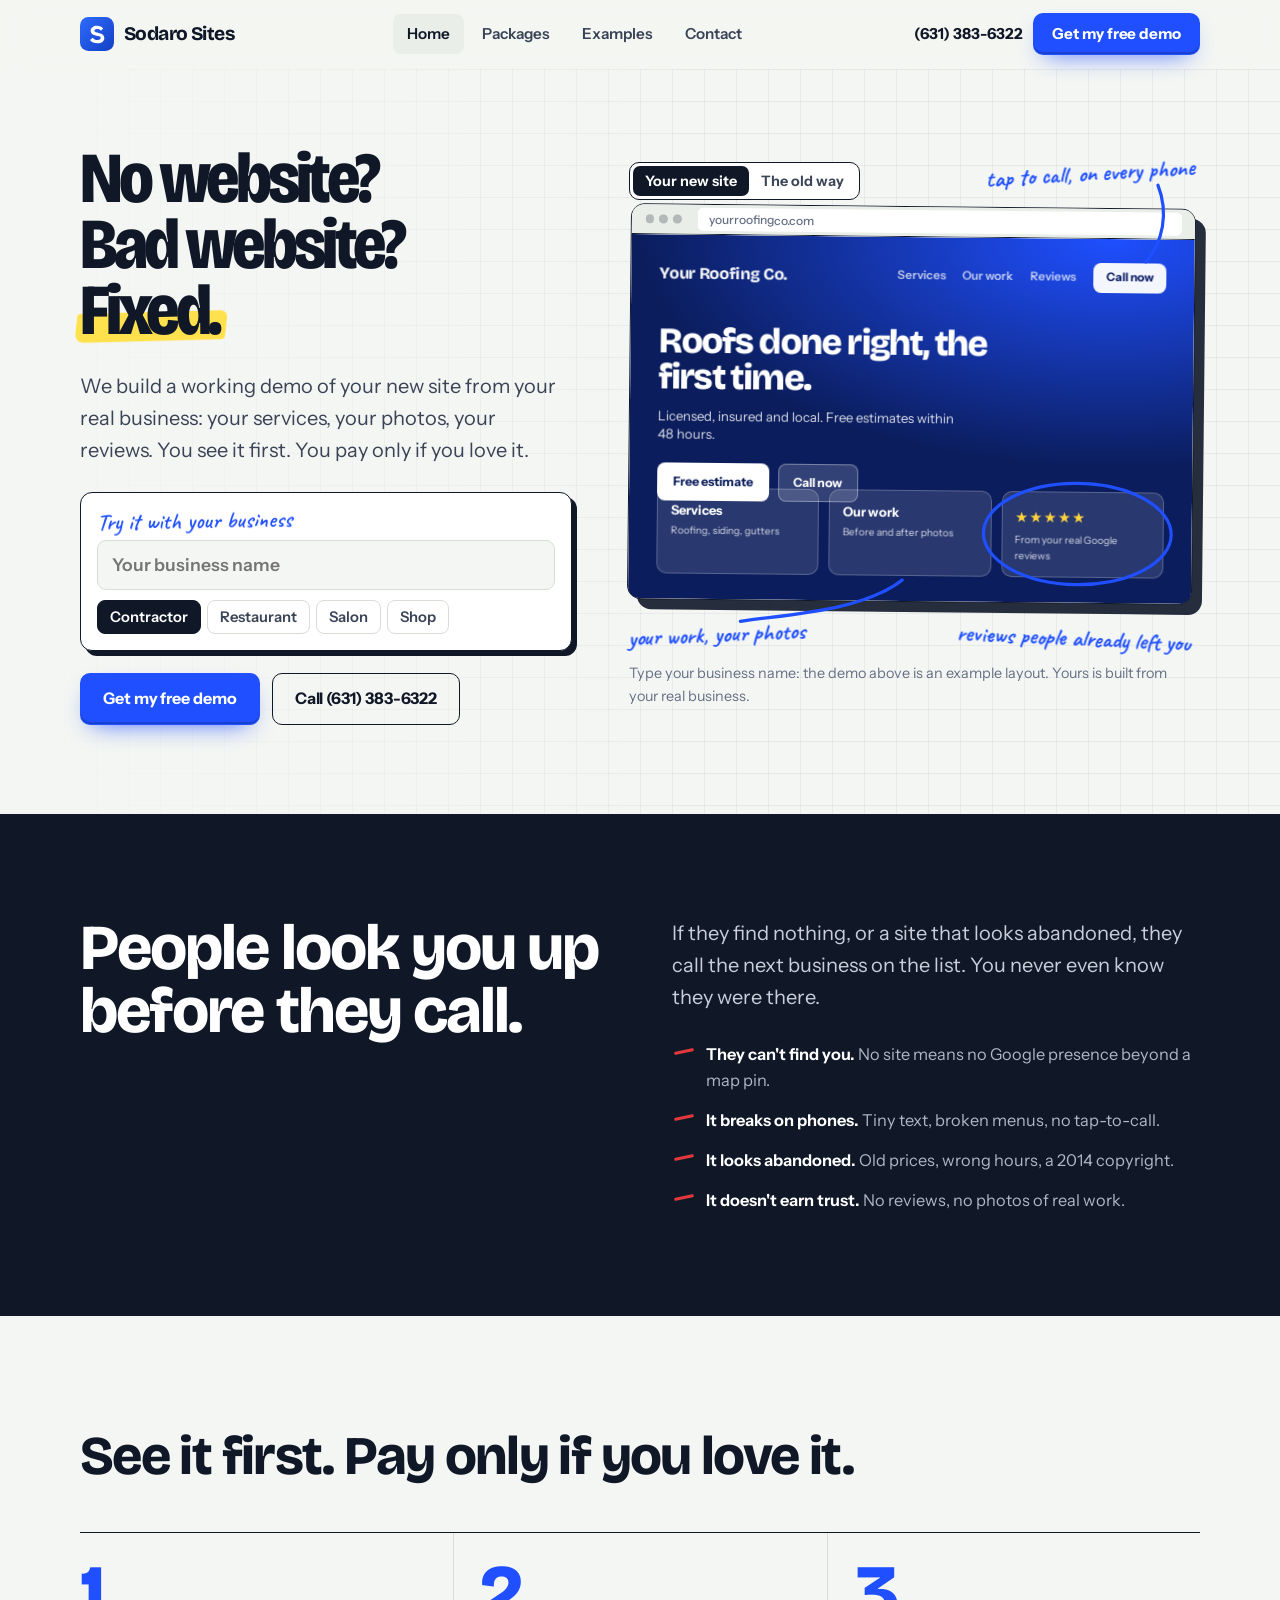
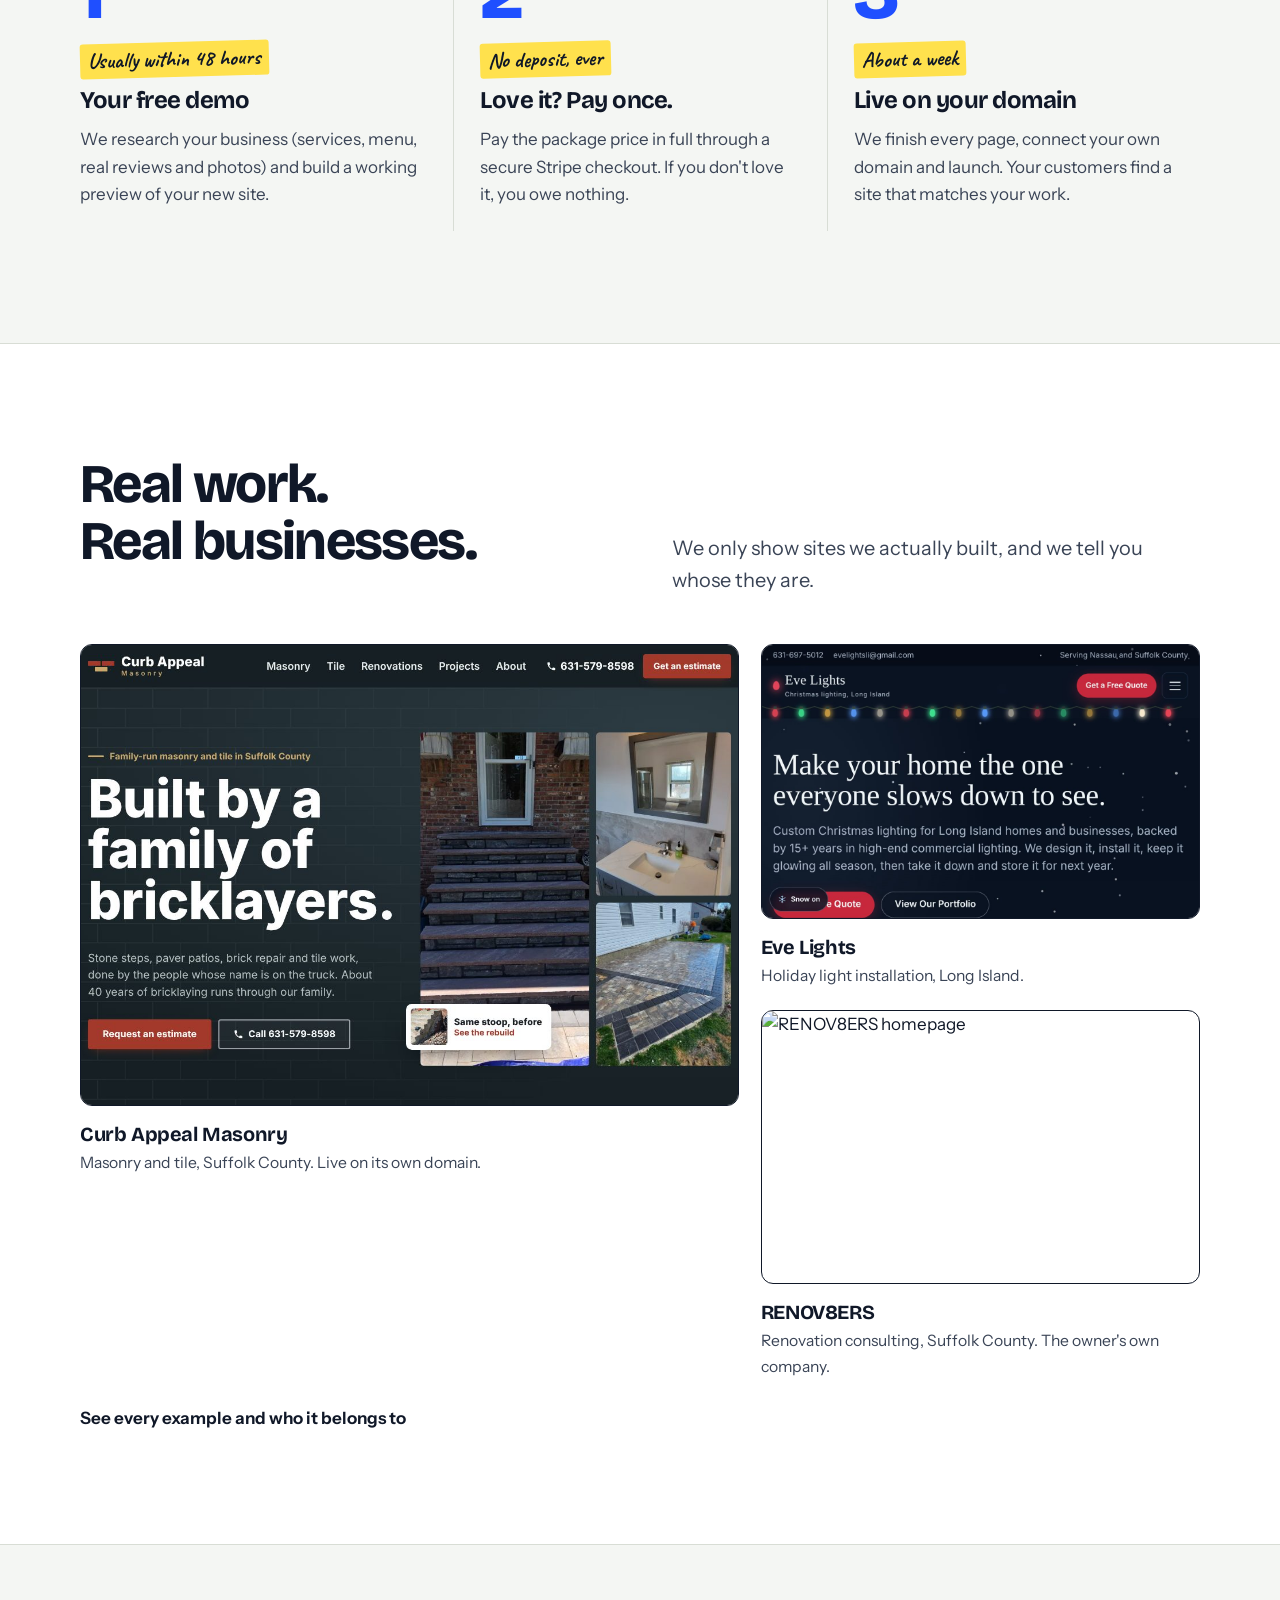
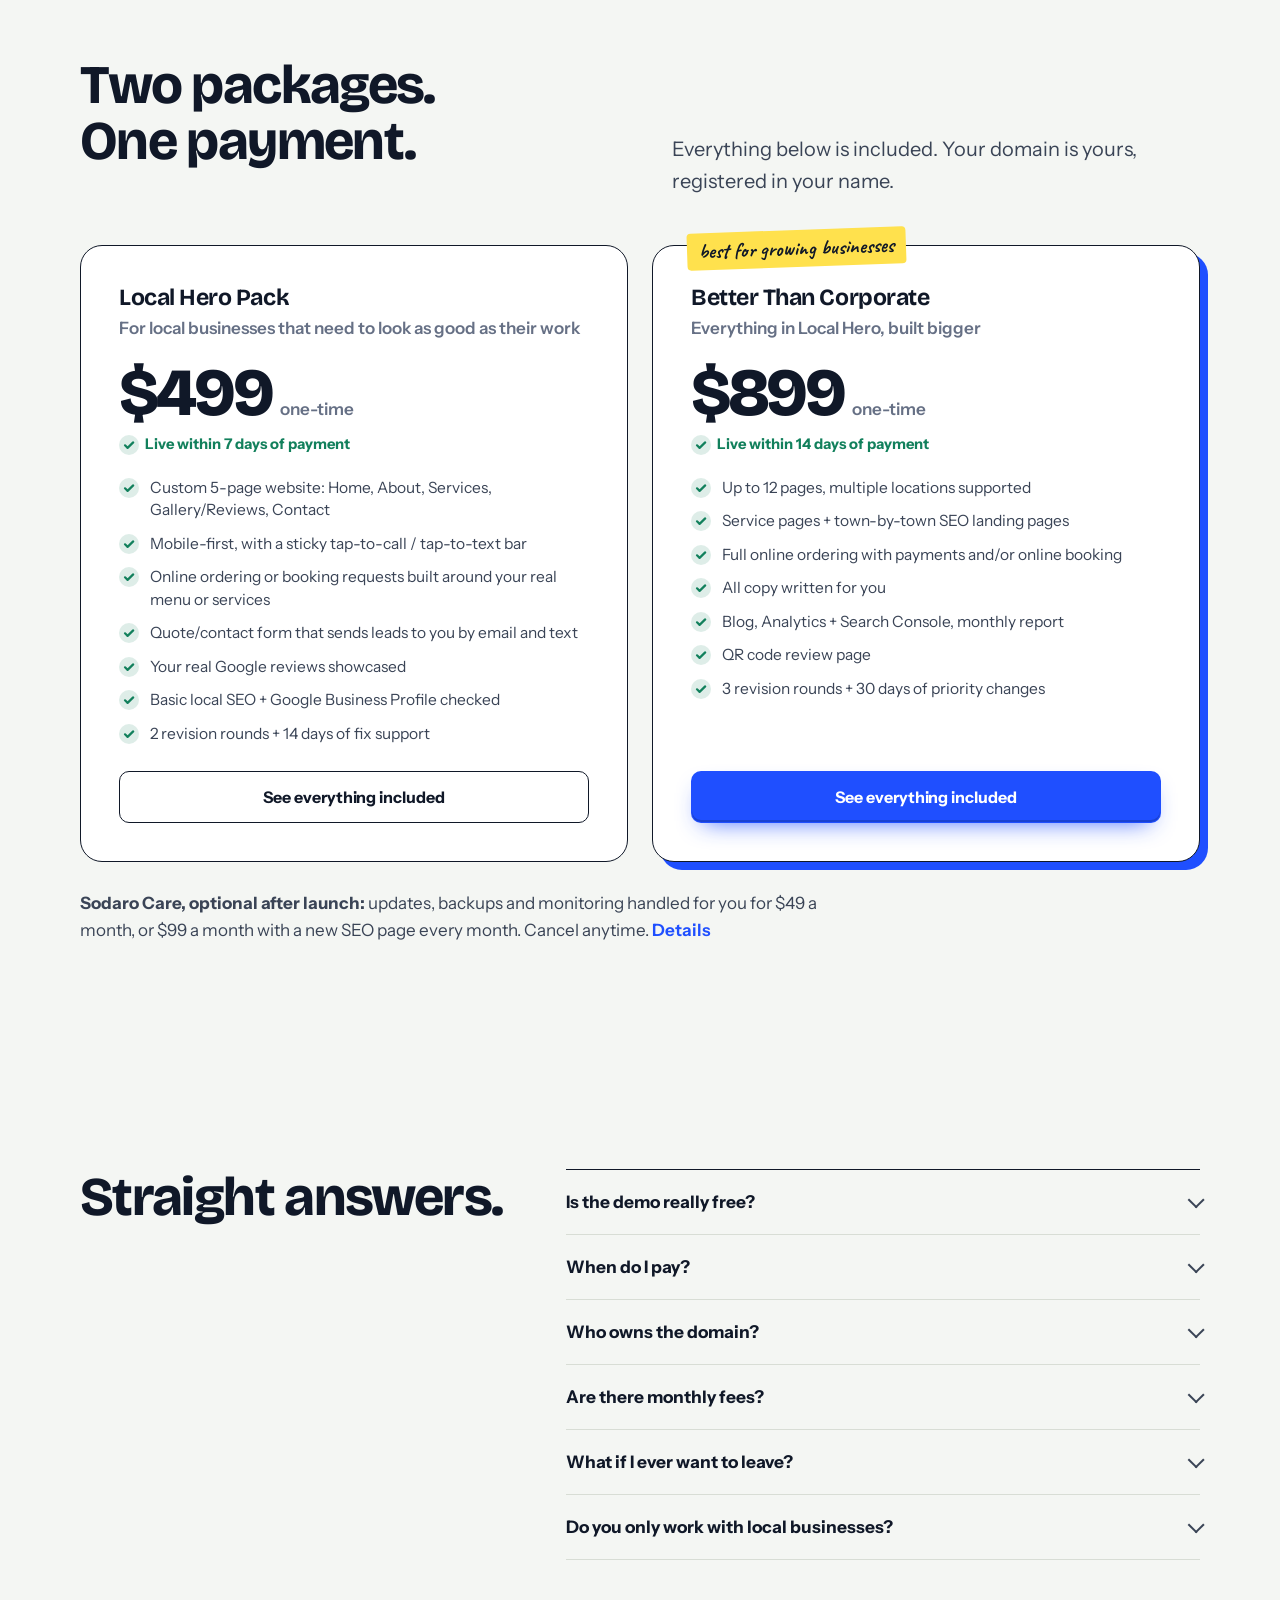
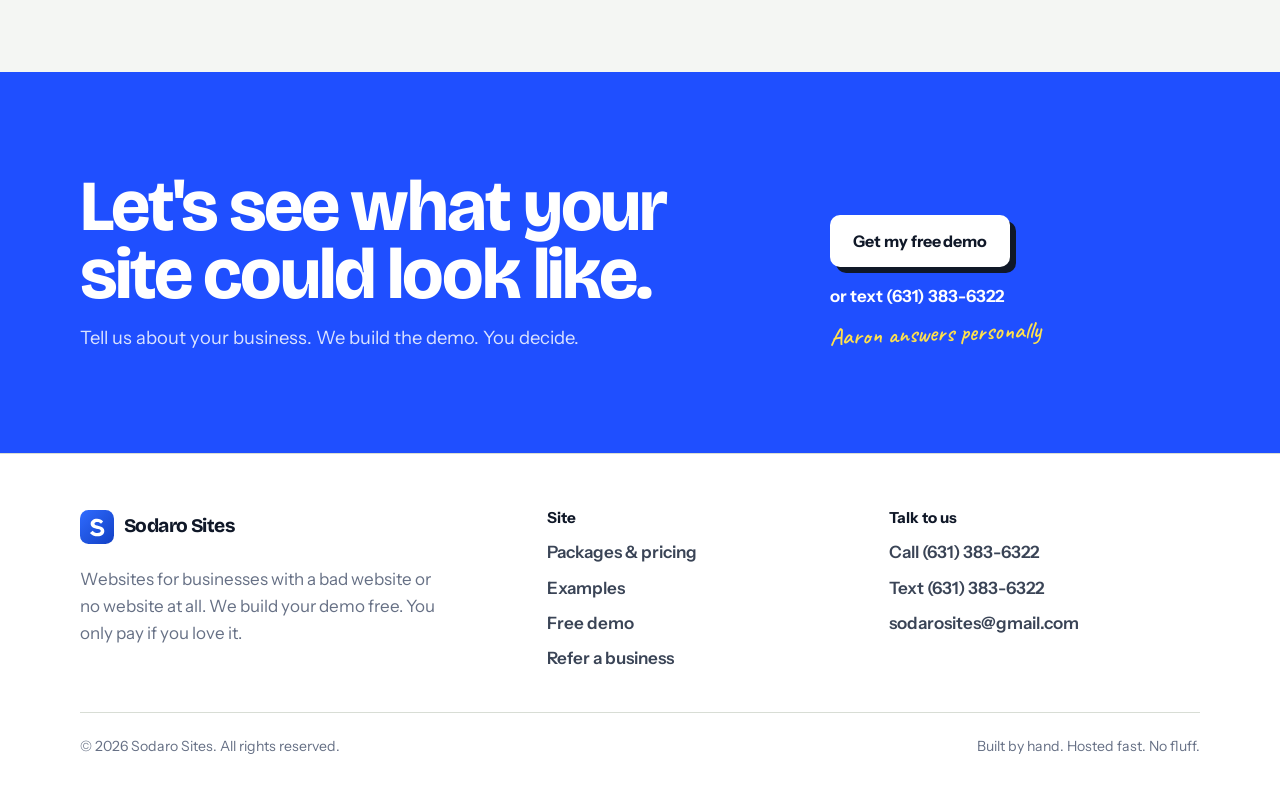
==== index.html @ d67f813b "The Sodaro Sites website at its own address" ====
<!doctype html>
<html lang="en" class="no-js">
<head>
<meta charset="utf-8">
<meta name="viewport" content="width=device-width, initial-scale=1, viewport-fit=cover">
<title>Sodaro Sites — No website? Bad website? Fixed.</title>
<meta name="description" content="We build you a free demo of your new website. You only pay if you love it. Custom sites for any business, live on your own domain in about a week.">
<meta name="robots" content="index, follow">
<link rel="canonical" href="https://sodaro-sites.github.io/sodarosites/">
<meta name="theme-color" content="#f4f6f3">
<meta name="author" content="Sodaro Sites">
<meta property="og:type" content="website">
<meta property="og:site_name" content="Sodaro Sites">
<meta property="og:title" content="Sodaro Sites — No website? Bad website? Fixed.">
<meta property="og:description" content="We build you a free demo of your new website. You only pay if you love it. Custom sites for any business, live on your own domain in about a week.">
<meta property="og:url" content="https://sodaro-sites.github.io/sodarosites/">
<meta property="og:image" content="https://sodaro-sites.github.io/sodarosites/assets/img/og.png">
<meta property="og:image:width" content="1200">
<meta property="og:image:height" content="630">
<meta property="og:image:alt" content="Sodaro Sites — No website? Bad website? Fixed.">
<meta name="twitter:card" content="summary_large_image">
<meta name="twitter:title" content="Sodaro Sites — No website? Bad website? Fixed.">
<meta name="twitter:description" content="We build you a free demo of your new website. You only pay if you love it. Custom sites for any business, live on your own domain in about a week.">
<meta name="twitter:image" content="https://sodaro-sites.github.io/sodarosites/assets/img/og.png">
<link rel="icon" href="favicon.svg" type="image/svg+xml">
<link rel="apple-touch-icon" href="assets/img/apple-touch-icon.png">
<link rel="preconnect" href="https://fonts.googleapis.com">
<link rel="preconnect" href="https://fonts.gstatic.com" crossorigin>
<link rel="stylesheet" href="https://fonts.googleapis.com/css2?family=Bricolage+Grotesque:opsz,wght@12..96,500..800&family=Caveat:wght@500..700&family=Instrument+Sans:ital,wght@0,400..700;1,400&display=swap">
<link rel="stylesheet" href="assets/css/site.css">
<link rel="stylesheet" href="assets/css/markup.css">
</head>
<body>
<a class="skip" href="#main">Skip to content</a>
<header class="site-header">
  <div class="wrap nav">
    <a class="brand" href="index.html" aria-label="Sodaro Sites home"><svg class="brand-mark" viewBox="0 0 64 64" aria-hidden="true"><defs><linearGradient id="bm" x1="0" y1="0" x2="1" y2="1"><stop offset="0" stop-color="#2f6bff"/><stop offset="1" stop-color="#1240c4"/></linearGradient></defs><rect width="64" height="64" rx="16" fill="url(#bm)"/><path d="M43.5 21.5c-2.6-3.1-6.6-4.9-11.4-4.9-7.1 0-12 3.9-12 9.5 0 5.4 4 7.6 10.6 9.1l3.1.7c3.8.9 5.2 1.9 5.2 3.8 0 2.2-2.4 3.7-6 3.7-3.9 0-7-1.6-9-4.4l-5.2 4.4c3 4 8.1 6.2 14 6.2 7.9 0 13-4 13-10.1 0-5.4-3.6-8-10.6-9.5l-3.1-.7c-3.5-.8-4.9-1.7-4.9-3.4 0-2 2.1-3.3 5.2-3.3 3 0 5.4 1.1 7.1 3.1l4-4.2z" fill="#fff"/></svg><span>Sodaro Sites</span></a>
    <nav aria-label="Main"><ul class="nav-links"><li><a href="index.html" aria-current="page">Home</a></li><li><a href="packages.html">Packages</a></li><li><a href="examples.html">Examples</a></li><li><a href="contact.html">Contact</a></li></ul></nav>
    <div class="nav-cta">
      <a class="nav-phone" href="tel:+16313836322">(631) 383-6322</a>
      <a class="btn btn-primary" href="contact.html#demo">Get my free demo</a>
      <button class="menu-btn" type="button" aria-label="Open menu" aria-expanded="false" aria-controls="mobile-menu"><span></span></button>
    </div>
  </div>
  <div class="mobile-menu" id="mobile-menu">
    <a href="index.html">Home</a><a href="packages.html">Packages</a><a href="examples.html">Examples</a><a href="contact.html">Contact</a>
    <a href="tel:+16313836322">Call (631) 383-6322</a>
    <a class="btn btn-primary btn-block" href="contact.html#demo">Get my free demo</a>
  </div>
</header>
<main id="main">

<section class="mk-hero">
  <div class="wrap mk-hero-grid">
    <div class="mk-copy">
      <h1>No website?<br>Bad website?<br><span class="mk-fixed">Fixed.</span></h1>
      <p class="lede">We build a working demo of your new site from your real business: your services, your photos, your reviews. You see it first. You pay only if you love it.</p>
      <form class="mk-try" id="mkTry" autocomplete="off" onsubmit="return false">
        <label for="mkName">Try it with your business</label>
        <div class="mk-try-row">
          <input id="mkName" name="name" maxlength="32" placeholder="Your business name" spellcheck="false">
          <div class="mk-trades" role="group" aria-label="Type of business">
            <button type="button" data-trade="contractor" aria-pressed="true">Contractor</button>
            <button type="button" data-trade="restaurant" aria-pressed="false">Restaurant</button>
            <button type="button" data-trade="salon" aria-pressed="false">Salon</button>
            <button type="button" data-trade="shop" aria-pressed="false">Shop</button>
          </div>
        </div>
      </form>
      <div class="btn-row">
        <a class="btn btn-primary" id="mkCta" href="contact.html#demo">Get my free demo</a>
        <a class="btn btn-ghost" href="tel:+16313836322">Call (631) 383-6322</a>
      </div>
    </div>

    <figure class="mk-stage" id="mkStage" data-view="new">
      <div class="mk-switch" role="group" aria-label="Compare">
        <button type="button" data-view="new" aria-pressed="true">Your new site</button>
        <button type="button" data-view="old" aria-pressed="false">The old way</button>
      </div>
      <div class="mk-frame">
        <div class="mk-bar"><i></i><i></i><i></i><b id="mkUrl">yourroofingco.com</b></div>
        <div class="mk-screen">
          <div class="mk-new" style="--t1:#1f4fff;--t2:#0b1d5c">
            <div class="mk-nav b1"><b data-f="name">Your Roofing Co.</b><span>Services</span><span>Our work</span><span>Reviews</span><em class="mk-call">Call now</em></div>
            <div class="mk-headline b2" data-f="h">Roofs done right, the first time.</div>
            <p class="mk-sub b3" data-f="p">Licensed, insured and local. Free estimates within 48 hours.</p>
            <div class="mk-ctas b3"><b data-f="a">Free estimate</b><b data-f="b">Call now</b></div>
            <div class="mk-cards b4">
              <div><b data-f="c1">Services</b><small data-f="d1">Roofing, siding, gutters</small></div>
              <div><b data-f="c2">Our work</b><small data-f="d2">Before and after photos</small></div>
              <div class="mk-review"><span>★★★★★</span><small>From your real Google reviews</small></div>
            </div>
          </div>
          <div class="mk-old" aria-hidden="true">
            <div class="o-title">Welcome To Our Website!!!</div>
            <div class="o-marq"><span>*** CALL FOR PRICES *** BEST VIEWED IN INTERNET EXPLORER *** UNDER CONSTRUCTION ***</span></div>
            <p class="o-p">We are a family owned business serving the area since 1998. Please call for hours.</p>
            <p class="o-date">Page last updated: March 2014</p>
            <span class="o-btn">Click Here To Enter</span>
          </div>
        </div>
        <svg class="mk-ink" viewBox="0 0 600 420" preserveAspectRatio="none" aria-hidden="true">
          <g class="ink-new">
            <path d="M560 -26 C 572 4, 566 34, 548 56" />
            <path d="M120 444 C 170 436, 250 432, 292 398" />
            <ellipse cx="478" cy="347" rx="100" ry="54" />
          </g>
          <g class="ink-old">
            <path d="M140 98 C 220 92, 320 102, 462 94" />
            <ellipse cx="119" cy="215" rx="104" ry="24" />
            <path d="M24 238 L 162 274 M 162 238 L 24 274" />
          </g>
        </svg>
        <span class="mk-note n-new n1">tap to call, on every phone</span>
        <span class="mk-note n-new n2">your work, your photos</span>
        <span class="mk-note n-new n3">reviews people already left you</span>
        <span class="mk-note n-old n4">no phone number anywhere?</span>
        <span class="mk-note n-old n5">customers see this date</span>
        <span class="mk-note n-old n6">tiny and broken on a phone</span>
      </div>
      <figcaption>Type your business name: the demo above is an example layout. Yours is built from your real business.</figcaption>
    </figure>
  </div>
</section>

<section class="mk-promise">
  <div class="wrap mk-promise-grid">
    <h2>People look you up before they call.</h2>
    <div>
      <p class="lede">If they find nothing, or a site that looks abandoned, they call the next business on the list. You never even know they were there.</p>
      <ul class="mk-losses">
        <li><b>They can't find you.</b> No site means no Google presence beyond a map pin.</li>
        <li><b>It breaks on phones.</b> Tiny text, broken menus, no tap-to-call.</li>
        <li><b>It looks abandoned.</b> Old prices, wrong hours, a 2014 copyright.</li>
        <li><b>It doesn't earn trust.</b> No reviews, no photos of real work.</li>
      </ul>
    </div>
  </div>
</section>

<section class="section mk-how" id="how">
  <div class="wrap">
    <h2>See it first. Pay only if you love it.</h2>
    <ol class="mk-steps">
      <li><span class="mk-when">Usually within 48 hours</span><h3>Your free demo</h3><p>We research your business (services, menu, real reviews and photos) and build a working preview of your new site.</p></li>
      <li><span class="mk-when">No deposit, ever</span><h3>Love it? Pay once.</h3><p>Pay the package price in full through a secure Stripe checkout. If you don't love it, you owe nothing.</p></li>
      <li><span class="mk-when">About a week</span><h3>Live on your domain</h3><p>We finish every page, connect your own domain and launch. Your customers find a site that matches your work.</p></li>
    </ol>
  </div>
</section>

<section class="section mk-work" id="examples">
  <div class="wrap">
    <div class="mk-work-head">
      <h2>Real work. Real businesses.</h2>
      <p class="lede">We only show sites we actually built, and we tell you whose they are.</p>
    </div>
    <div class="mk-work-grid">
      <a class="mk-shot big" href="https://curbappealmasonryli.com" target="_blank" rel="noopener">
        <img src="assets/img/curbappeal.jpg" width="1280" height="800" loading="lazy" alt="Curb Appeal Masonry homepage">
        <span><b>Curb Appeal Masonry</b> Masonry and tile, Suffolk County. Live on its own domain.</span>
      </a>
      <a class="mk-shot" href="https://evelightsli.github.io" target="_blank" rel="noopener">
        <img src="assets/img/evelights.jpg" width="1280" height="800" loading="lazy" alt="Eve Lights homepage">
        <span><b>Eve Lights</b> Holiday light installation, Long Island.</span>
      </a>
      <a class="mk-shot" href="https://renov8ers.github.io" target="_blank" rel="noopener">
        <img src="assets/img/renov8ers.jpg" width="1280" height="800" loading="lazy" alt="RENOV8ERS homepage">
        <span><b>RENOV8ERS</b> Renovation consulting, Suffolk County. The owner's own company.</span>
      </a>
    </div>
    <p class="mk-more"><a href="examples.html">See every example and who it belongs to</a></p>
  </div>
</section>

<section class="section mk-packages" id="packages">
  <div class="wrap">
    <div class="mk-work-head">
      <h2>Two packages. One payment.</h2>
      <p class="lede">Everything below is included. Your domain is yours, registered in your name.</p>
    </div>
    <div class="pricing">
      <article class="plan">
        <h3>Local Hero Pack</h3>
        <p class="for">For local businesses that need to look as good as their work</p>
        <div class="price"><strong>$499</strong><span>one-time</span></div>
        <div class="speed"><svg class="tick" viewBox="0 0 20 20" fill="none" aria-hidden="true"><circle cx="10" cy="10" r="10" fill="currentColor" opacity=".14"/><path d="M6 10.3l2.6 2.6L14.2 7.4" stroke="currentColor" stroke-width="2.2" stroke-linecap="round" stroke-linejoin="round"/></svg> Live within 7 days of payment</div>
        <ul class="checklist">
          <li><svg class="tick" viewBox="0 0 20 20" fill="none" aria-hidden="true"><circle cx="10" cy="10" r="10" fill="currentColor" opacity=".14"/><path d="M6 10.3l2.6 2.6L14.2 7.4" stroke="currentColor" stroke-width="2.2" stroke-linecap="round" stroke-linejoin="round"/></svg><span>Custom 5-page website: Home, About, Services, Gallery/Reviews, Contact</span></li>
          <li><svg class="tick" viewBox="0 0 20 20" fill="none" aria-hidden="true"><circle cx="10" cy="10" r="10" fill="currentColor" opacity=".14"/><path d="M6 10.3l2.6 2.6L14.2 7.4" stroke="currentColor" stroke-width="2.2" stroke-linecap="round" stroke-linejoin="round"/></svg><span>Mobile-first, with a sticky tap-to-call / tap-to-text bar</span></li>
          <li><svg class="tick" viewBox="0 0 20 20" fill="none" aria-hidden="true"><circle cx="10" cy="10" r="10" fill="currentColor" opacity=".14"/><path d="M6 10.3l2.6 2.6L14.2 7.4" stroke="currentColor" stroke-width="2.2" stroke-linecap="round" stroke-linejoin="round"/></svg><span>Online ordering or booking requests built around your real menu or services</span></li>
          <li><svg class="tick" viewBox="0 0 20 20" fill="none" aria-hidden="true"><circle cx="10" cy="10" r="10" fill="currentColor" opacity=".14"/><path d="M6 10.3l2.6 2.6L14.2 7.4" stroke="currentColor" stroke-width="2.2" stroke-linecap="round" stroke-linejoin="round"/></svg><span>Quote/contact form that sends leads to you by email and text</span></li>
          <li><svg class="tick" viewBox="0 0 20 20" fill="none" aria-hidden="true"><circle cx="10" cy="10" r="10" fill="currentColor" opacity=".14"/><path d="M6 10.3l2.6 2.6L14.2 7.4" stroke="currentColor" stroke-width="2.2" stroke-linecap="round" stroke-linejoin="round"/></svg><span>Your real Google reviews showcased</span></li>
          <li><svg class="tick" viewBox="0 0 20 20" fill="none" aria-hidden="true"><circle cx="10" cy="10" r="10" fill="currentColor" opacity=".14"/><path d="M6 10.3l2.6 2.6L14.2 7.4" stroke="currentColor" stroke-width="2.2" stroke-linecap="round" stroke-linejoin="round"/></svg><span>Basic local SEO + Google Business Profile checked</span></li>
          <li><svg class="tick" viewBox="0 0 20 20" fill="none" aria-hidden="true"><circle cx="10" cy="10" r="10" fill="currentColor" opacity=".14"/><path d="M6 10.3l2.6 2.6L14.2 7.4" stroke="currentColor" stroke-width="2.2" stroke-linecap="round" stroke-linejoin="round"/></svg><span>2 revision rounds + 14 days of fix support</span></li>
        </ul>
        <div class="actions"><a class="btn btn-ghost btn-block" href="packages.html#local-hero">See everything included</a></div>
      </article>
      <article class="plan featured">
        <span class="badge">best for growing businesses</span>
        <h3>Better Than Corporate</h3>
        <p class="for">Everything in Local Hero, built bigger</p>
        <div class="price"><strong>$899</strong><span>one-time</span></div>
        <div class="speed"><svg class="tick" viewBox="0 0 20 20" fill="none" aria-hidden="true"><circle cx="10" cy="10" r="10" fill="currentColor" opacity=".14"/><path d="M6 10.3l2.6 2.6L14.2 7.4" stroke="currentColor" stroke-width="2.2" stroke-linecap="round" stroke-linejoin="round"/></svg> Live within 14 days of payment</div>
        <ul class="checklist">
          <li><svg class="tick" viewBox="0 0 20 20" fill="none" aria-hidden="true"><circle cx="10" cy="10" r="10" fill="currentColor" opacity=".14"/><path d="M6 10.3l2.6 2.6L14.2 7.4" stroke="currentColor" stroke-width="2.2" stroke-linecap="round" stroke-linejoin="round"/></svg><span>Up to 12 pages, multiple locations supported</span></li>
          <li><svg class="tick" viewBox="0 0 20 20" fill="none" aria-hidden="true"><circle cx="10" cy="10" r="10" fill="currentColor" opacity=".14"/><path d="M6 10.3l2.6 2.6L14.2 7.4" stroke="currentColor" stroke-width="2.2" stroke-linecap="round" stroke-linejoin="round"/></svg><span>Service pages + town-by-town SEO landing pages</span></li>
          <li><svg class="tick" viewBox="0 0 20 20" fill="none" aria-hidden="true"><circle cx="10" cy="10" r="10" fill="currentColor" opacity=".14"/><path d="M6 10.3l2.6 2.6L14.2 7.4" stroke="currentColor" stroke-width="2.2" stroke-linecap="round" stroke-linejoin="round"/></svg><span>Full online ordering with payments and/or online booking</span></li>
          <li><svg class="tick" viewBox="0 0 20 20" fill="none" aria-hidden="true"><circle cx="10" cy="10" r="10" fill="currentColor" opacity=".14"/><path d="M6 10.3l2.6 2.6L14.2 7.4" stroke="currentColor" stroke-width="2.2" stroke-linecap="round" stroke-linejoin="round"/></svg><span>All copy written for you</span></li>
          <li><svg class="tick" viewBox="0 0 20 20" fill="none" aria-hidden="true"><circle cx="10" cy="10" r="10" fill="currentColor" opacity=".14"/><path d="M6 10.3l2.6 2.6L14.2 7.4" stroke="currentColor" stroke-width="2.2" stroke-linecap="round" stroke-linejoin="round"/></svg><span>Blog, Analytics + Search Console, monthly report</span></li>
          <li><svg class="tick" viewBox="0 0 20 20" fill="none" aria-hidden="true"><circle cx="10" cy="10" r="10" fill="currentColor" opacity=".14"/><path d="M6 10.3l2.6 2.6L14.2 7.4" stroke="currentColor" stroke-width="2.2" stroke-linecap="round" stroke-linejoin="round"/></svg><span>QR code review page</span></li>
          <li><svg class="tick" viewBox="0 0 20 20" fill="none" aria-hidden="true"><circle cx="10" cy="10" r="10" fill="currentColor" opacity=".14"/><path d="M6 10.3l2.6 2.6L14.2 7.4" stroke="currentColor" stroke-width="2.2" stroke-linecap="round" stroke-linejoin="round"/></svg><span>3 revision rounds + 30 days of priority changes</span></li>
        </ul>
        <div class="actions"><a class="btn btn-primary btn-block" href="packages.html#corporate">See everything included</a></div>
      </article>
    </div>
    <p class="mk-care"><b>Sodaro Care, optional after launch:</b> updates, backups and monitoring handled for you for $49 a month, or $99 a month with a new SEO page every month. Cancel anytime. <a href="packages.html#care">Details</a></p>
  </div>
</section>

<section class="section mk-faq" id="faq">
  <div class="wrap mk-faq-grid">
    <h2>Straight answers.</h2>
    <div class="faq">
      <details><summary>Is the demo really free?</summary><p>Yes. We build a working preview of your new site at no cost and with no obligation. If you don't love it, you owe nothing.</p></details>
      <details><summary>When do I pay?</summary><p>Only after you've seen and approved your demo. You pay the full package price once, through a secure Stripe checkout. There's no deposit and no surprise invoice later.</p></details>
      <details><summary>Who owns the domain?</summary><p>You do. You buy your domain in your own name (usually about $10–20 a year from any registrar), and we point your new site at it.</p></details>
      <details><summary>Are there monthly fees?</summary><p>Not required. Hosting runs on GitHub Pages, which is free. Sodaro Care ($49 or $99/month) is optional, for owners who want updates, backups and monitoring handled for them.</p></details>
      <details><summary>What if I ever want to leave?</summary><p>You get your site's code. Your domain was always yours. No hostage situations.</p></details>
      <details><summary>Do you only work with local businesses?</summary><p>No. We build for any business, anywhere. Local Hero is designed around local businesses; Better Than Corporate fits bigger or multi-location operations.</p></details>
    </div>
  </div>
</section>

<section class="mk-close">
  <div class="wrap mk-close-grid">
    <div>
      <h2>Let's see what your site could look like.</h2>
      <p>Tell us about your business. We build the demo. You decide.</p>
    </div>
    <div class="mk-close-acts">
      <a class="btn mk-btn-light" href="contact.html#demo">Get my free demo</a>
      <a class="mk-close-phone" href="sms:+16313836322">or text (631) 383-6322<span class="mk-sign">Aaron answers personally</span></a>
    </div>
  </div>
</section>

</main>
<footer class="site-footer">
  <div class="wrap">
    <div class="footer-grid">
      <div>
        <a class="brand" href="index.html" aria-label="Sodaro Sites home"><svg class="brand-mark" viewBox="0 0 64 64" aria-hidden="true"><defs><linearGradient id="bm" x1="0" y1="0" x2="1" y2="1"><stop offset="0" stop-color="#2f6bff"/><stop offset="1" stop-color="#1240c4"/></linearGradient></defs><rect width="64" height="64" rx="16" fill="url(#bm)"/><path d="M43.5 21.5c-2.6-3.1-6.6-4.9-11.4-4.9-7.1 0-12 3.9-12 9.5 0 5.4 4 7.6 10.6 9.1l3.1.7c3.8.9 5.2 1.9 5.2 3.8 0 2.2-2.4 3.7-6 3.7-3.9 0-7-1.6-9-4.4l-5.2 4.4c3 4 8.1 6.2 14 6.2 7.9 0 13-4 13-10.1 0-5.4-3.6-8-10.6-9.5l-3.1-.7c-3.5-.8-4.9-1.7-4.9-3.4 0-2 2.1-3.3 5.2-3.3 3 0 5.4 1.1 7.1 3.1l4-4.2z" fill="#fff"/></svg><span>Sodaro Sites</span></a>
        <p class="muted" style="margin-top:14px;max-width:360px">Websites for businesses with a bad website or no website at all. We build your demo free. You only pay if you love it.</p>
      </div>
      <div>
        <h4>Site</h4>
        <ul>
          <li><a href="packages.html">Packages &amp; pricing</a></li>
          <li><a href="examples.html">Examples</a></li>
          <li><a href="contact.html#demo">Free demo</a></li>
          <li><a href="contact.html#refer">Refer a business</a></li>
        </ul>
      </div>
      <div>
        <h4>Talk to us</h4>
        <ul>
          <li><a href="tel:+16313836322">Call (631) 383-6322</a></li>
          <li><a href="sms:+16313836322">Text (631) 383-6322</a></li>
          <li><a href="mailto:sodarosites@gmail.com">sodarosites@gmail.com</a></li>
        </ul>
      </div>
    </div>
    <div class="footer-base">
      <span>&copy; <span data-year>2026</span> Sodaro Sites. All rights reserved.</span>
      <span>Built by hand. Hosted fast. No fluff.</span>
    </div>
  </div>
</footer>
<nav class="callbar" aria-label="Quick contact">
  <a class="cb-call" href="tel:+16313836322"><svg viewBox="0 0 24 24" fill="none" stroke="currentColor" stroke-width="2" stroke-linecap="round" stroke-linejoin="round" aria-hidden="true"><path d="M22 16.9v3a2 2 0 0 1-2.2 2 19.8 19.8 0 0 1-8.6-3.1 19.5 19.5 0 0 1-6-6A19.8 19.8 0 0 1 2.1 4.2 2 2 0 0 1 4.1 2h3a2 2 0 0 1 2 1.7c.1 1 .4 1.9.7 2.8a2 2 0 0 1-.5 2.1L8 9.9a16 16 0 0 0 6 6l1.3-1.3a2 2 0 0 1 2.1-.4c.9.3 1.8.6 2.8.7a2 2 0 0 1 1.7 2z"/></svg>Call</a>
  <a class="cb-text" href="sms:+16313836322"><svg viewBox="0 0 24 24" fill="none" stroke="currentColor" stroke-width="2" stroke-linecap="round" stroke-linejoin="round" aria-hidden="true"><path d="M21 15a2 2 0 0 1-2 2H7l-4 4V5a2 2 0 0 1 2-2h14a2 2 0 0 1 2 2z"/></svg>Text</a>
  <a class="cb-demo" href="contact.html#demo">Free demo</a>
</nav>
<script src="assets/js/site.js"></script>
<script src="assets/js/markup.js"></script>
</body>
</html>
---- assets/css/site.css ----
/* Sodaro Sites — shared stylesheet */
:root {
  /* drafting paper, ink, Sodaro cobalt; a highlighter and a red pen for the markup (2026-10-31 redesign) */
  --bg: #f4f6f3;
  --surface: #ffffff;
  --surface-2: #eaeee8;
  --ink: #101828;
  --ink-2: #3a4456;
  --muted: #667085;
  --line: #d8ddd5;
  --accent: #1f4fff;
  --accent-ink: #ffffff;
  --accent-soft: #e3e9ff;
  --accent-deep: #1438c9;
  --marker: #ffe14d;
  --good: #12805c;
  --bad: #e5383b;
  --radius: 14px;
  --radius-sm: 10px;
  --shadow-sm: 0 1px 0 rgba(16, 24, 40, .06);
  --shadow: 0 1px 0 rgba(16, 24, 40, .06), 0 18px 40px -24px rgba(16, 24, 40, .35);
  --shadow-lg: 0 2px 0 rgba(16, 24, 40, .08), 0 40px 80px -40px rgba(20, 56, 201, .45);
  --max: 1200px;
  --gutter: clamp(18px, 4vw, 40px);
  --font: "Instrument Sans", ui-sans-serif, system-ui, -apple-system, "Segoe UI", Roboto, Arial, sans-serif;
  --display: "Bricolage Grotesque", "Instrument Sans", ui-sans-serif, system-ui, sans-serif;
  --pen: "Caveat", "Bradley Hand", "Segoe Print", cursive;
  --ease: cubic-bezier(.2, .8, .2, 1);
}

*, *::before, *::after { box-sizing: border-box; }
html { -webkit-text-size-adjust: 100%; scroll-behavior: smooth; scroll-padding-top: 84px; }
body {
  margin: 0;
  font-family: var(--font);
  font-size: 17px;
  line-height: 1.6;
  color: var(--ink);
  background: var(--bg);
  -webkit-font-smoothing: antialiased;
  text-rendering: optimizeLegibility;
}
img, svg { max-width: 100%; display: block; }
a { color: var(--accent); text-decoration: none; }
a:hover { text-decoration: underline; text-underline-offset: 3px; }
h1, h2, h3, h4 { font-family: var(--display); line-height: 1.04; letter-spacing: -0.03em; margin: 0 0 .5em; color: var(--ink); font-optical-sizing: auto; }
h1 { font-size: clamp(2.6rem, 7vw, 5.6rem); font-weight: 800; letter-spacing: -0.045em; }
h2 { font-size: clamp(2rem, 4.4vw, 3.4rem); font-weight: 750; }
h3 { font-size: 1.3rem; font-weight: 700; letter-spacing: -0.02em; line-height: 1.15; }
p { margin: 0 0 1em; color: var(--ink-2); }
ul { padding-left: 1.2em; }
:focus-visible { outline: 3px solid var(--accent); outline-offset: 3px; border-radius: 6px; }
.skip { position: absolute; left: -999px; top: 8px; background: var(--ink); color: #fff; padding: 10px 14px; border-radius: 8px; z-index: 100; }
.skip:focus { left: 8px; }

.wrap { width: 100%; max-width: var(--max); margin: 0 auto; padding: 0 var(--gutter); }
.section { padding: clamp(64px, 9vw, 112px) 0; }
.section.tight { padding: clamp(44px, 6vw, 72px) 0; }
.section.alt { background: var(--surface); border-top: 1px solid var(--line); border-bottom: 1px solid var(--line); }
.eyebrow { display: inline-block; font-family: var(--pen); font-size: 1.55rem; font-weight: 600; line-height: 1; color: var(--accent); margin-bottom: 10px; transform: rotate(-2deg); }
.lede { font-size: clamp(1.08rem, 1.6vw, 1.25rem); color: var(--ink-2); max-width: 640px; }
.center { text-align: center; }
.center .lede { margin-left: auto; margin-right: auto; }
.head { max-width: 720px; margin-bottom: clamp(32px, 5vw, 56px); }
.head.center { margin-left: auto; margin-right: auto; }
.muted { color: var(--muted); }
.small { font-size: .88rem; }

/* Buttons */
.btn {
  display: inline-flex; align-items: center; justify-content: center; gap: 8px;
  min-height: 52px; padding: 0 22px; border-radius: 10px;
  font: inherit; font-weight: 700; font-size: 1rem; letter-spacing: -0.005em;
  border: 1.5px solid transparent; cursor: pointer; text-decoration: none !important;
  transition: transform .18s var(--ease), box-shadow .18s var(--ease), background .18s var(--ease), color .18s var(--ease), border-color .18s var(--ease);
  -webkit-tap-highlight-color: transparent; white-space: nowrap;
}
.btn:active { transform: scale(.97); }
.btn-primary { background: var(--accent); color: var(--accent-ink); box-shadow: inset 0 -2px 0 rgba(0, 0, 0, .18), 0 10px 24px -12px rgba(31, 79, 255, .9); }
.btn-primary:hover { background: var(--accent-deep); }
.btn-ghost { background: transparent; color: var(--ink); border-color: var(--ink); }
.btn-ghost:hover { background: var(--ink); color: #fff; }
.btn-dark { background: var(--ink); color: #fff; }
.btn-dark:hover { background: #18294d; }
.btn-block { width: 100%; }
.btn[aria-disabled="true"] { opacity: .6; cursor: not-allowed; }
.btn-row { display: flex; flex-wrap: wrap; gap: 12px; }
.center .btn-row { justify-content: center; }

/* Header */
.site-header {
  position: sticky; top: 0; z-index: 50;
  background: rgba(244, 246, 243, .86);
  backdrop-filter: saturate(160%) blur(14px); -webkit-backdrop-filter: saturate(160%) blur(14px);
  border-bottom: 1px solid transparent; transition: border-color .2s var(--ease), background .2s var(--ease);
}
.site-header.scrolled { border-bottom-color: var(--line); background: rgba(244, 246, 243, .94); }
.nav { display: flex; align-items: center; justify-content: space-between; height: 68px; gap: 16px; }
.brand { display: inline-flex; align-items: center; gap: 10px; color: var(--ink); font-family: var(--display); font-weight: 750; font-size: 1.2rem; letter-spacing: -0.03em; text-decoration: none !important; }
.brand-mark { width: 34px; height: 34px; flex: none; }
.nav-links { display: flex; align-items: center; gap: 4px; list-style: none; margin: 0; padding: 0; }
.nav-links a { display: inline-flex; align-items: center; min-height: 40px; padding: 0 14px; border-radius: 8px; color: var(--ink-2); font-weight: 600; font-size: .95rem; text-decoration: none; }
.nav-links a:hover { color: var(--ink); background: var(--surface-2); }
.nav-links a[aria-current="page"] { color: var(--ink); background: var(--surface-2); }
.nav-cta { display: flex; align-items: center; gap: 10px; }
.nav-cta .btn { min-height: 42px; padding: 0 18px; font-size: .95rem; }
.nav-phone { font-weight: 700; color: var(--ink); font-size: .95rem; white-space: nowrap; }
.menu-btn { display: none; width: 44px; height: 44px; border-radius: 12px; border: 1px solid var(--line); background: var(--surface); cursor: pointer; align-items: center; justify-content: center; }
.menu-btn span, .menu-btn span::before, .menu-btn span::after { display: block; width: 18px; height: 2px; background: var(--ink); border-radius: 2px; position: relative; transition: transform .2s var(--ease), background .2s; }
.menu-btn span::before, .menu-btn span::after { content: ""; position: absolute; left: 0; }
.menu-btn span::before { top: -6px; }
.menu-btn span::after { top: 6px; }
.menu-open .menu-btn span { background: transparent; }
.menu-open .menu-btn span::before { transform: translateY(6px) rotate(45deg); }
.menu-open .menu-btn span::after { transform: translateY(-6px) rotate(-45deg); }
.mobile-menu { display: none; }

@media (max-width: 900px) {
  .nav-links, .nav-phone { display: none; }
  .menu-btn { display: inline-flex; }
  .nav-cta .btn { display: none; }
  .mobile-menu { display: block; position: fixed; inset: 68px 0 auto 0; background: var(--surface); border-bottom: 1px solid var(--line); box-shadow: var(--shadow); padding: 12px var(--gutter) 20px; transform: translateY(-8px); opacity: 0; pointer-events: none; transition: opacity .2s var(--ease), transform .2s var(--ease); }
  .menu-open .mobile-menu { opacity: 1; transform: none; pointer-events: auto; }
  .mobile-menu a:not(.btn) { display: flex; align-items: center; min-height: 52px; font-weight: 650; font-size: 1.08rem; color: var(--ink); border-bottom: 1px solid var(--line); text-decoration: none; }
  .mobile-menu .btn { margin-top: 16px; }
}

/* Hero */
.hero { padding: clamp(48px, 8vw, 96px) 0 clamp(56px, 8vw, 96px); position: relative; overflow: hidden; }
.hero::before {
  content: ""; position: absolute; inset: -40% -10% auto auto; width: 720px; height: 720px; border-radius: 50%;
  background: radial-gradient(closest-side, rgba(31, 91, 255, .16), rgba(31, 91, 255, 0)); pointer-events: none;
}
.hero-grid { display: grid; grid-template-columns: 1.1fr .9fr; gap: clamp(32px, 5vw, 64px); align-items: center; position: relative; }
.hero h1 .accent { color: var(--accent); }
.hero .lede { margin-bottom: 28px; }
.hero-points { display: flex; flex-wrap: wrap; gap: 10px 22px; margin-top: 26px; padding: 0; list-style: none; color: var(--ink-2); font-weight: 600; font-size: .95rem; }
.hero-points li { display: inline-flex; align-items: center; gap: 8px; }
.tick { width: 20px; height: 20px; flex: none; color: var(--good); }
.cross { width: 20px; height: 20px; flex: none; color: var(--bad); }

/* Before / after visual */
.compare { position: relative; display: grid; gap: 14px; }
.mock { border-radius: var(--radius); border: 1px solid var(--line); background: var(--surface); box-shadow: var(--shadow); overflow: hidden; }
.mock-bar { display: flex; align-items: center; gap: 6px; padding: 10px 12px; border-bottom: 1px solid var(--line); background: #fbfcfe; }
.mock-bar i { width: 9px; height: 9px; border-radius: 50%; background: #d4dbe7; display: block; }
.mock-bar b { margin-left: 8px; font-size: .74rem; font-weight: 600; color: var(--muted); background: var(--surface-2); padding: 3px 10px; border-radius: 999px; overflow: hidden; text-overflow: ellipsis; white-space: nowrap; }
.mock-old { transform: rotate(-2deg) translateX(-8px); filter: saturate(.4); opacity: .92; }
.mock-old .mock-body { padding: 14px; font-family: "Times New Roman", Times, serif; color: #333; background: #f3f0e6; min-height: 120px; }
.mock-old .mock-body .t { font-size: 1.15rem; color: #00008b; text-decoration: underline; margin-bottom: 6px; }
.mock-old .mock-body .s { font-size: .78rem; line-height: 1.35; }
.mock-old .tag, .mock-new .tag { position: absolute; top: 10px; right: 12px; font-size: .7rem; font-weight: 800; letter-spacing: .08em; text-transform: uppercase; padding: 4px 10px; border-radius: 999px; }
.mock-old { position: relative; }
.mock-old .tag { background: #fde8e8; color: var(--bad); }
.mock-new { position: relative; transform: rotate(1deg) translateX(10px); box-shadow: var(--shadow-lg); border-color: #c9d7ff; }
.mock-new .tag { background: #ddf6ea; color: var(--good); }
.mock-new .mock-body { padding: 18px; }
.mn-top { display: flex; align-items: center; justify-content: space-between; margin-bottom: 14px; }
.mn-logo { width: 74px; height: 12px; border-radius: 6px; background: var(--ink); }
.mn-pill { width: 64px; height: 24px; border-radius: 999px; background: var(--accent); }
.mn-h { height: 16px; width: 82%; border-radius: 6px; background: var(--ink); margin-bottom: 8px; }
.mn-h.s { width: 58%; background: #c3cee2; height: 10px; }
.mn-cards { display: grid; grid-template-columns: repeat(3, 1fr); gap: 8px; margin-top: 14px; }
.mn-cards span { height: 46px; border-radius: 10px; background: var(--surface-2); border: 1px solid var(--line); }
.mn-cta { display: flex; gap: 8px; margin-top: 12px; }
.mn-cta span { height: 28px; flex: 1; border-radius: 999px; background: var(--accent-soft); }
.mn-cta span:first-child { background: var(--accent); }

/* Cards & grids */
.grid { display: grid; gap: 20px; }
.grid-2 { grid-template-columns: repeat(2, 1fr); }
.grid-3 { grid-template-columns: repeat(3, 1fr); }
.grid-4 { grid-template-columns: repeat(4, 1fr); }
.card { background: var(--surface); border: 1px solid var(--line); border-radius: var(--radius); padding: clamp(22px, 3vw, 30px); box-shadow: var(--shadow-sm); transition: transform .2s var(--ease), box-shadow .2s var(--ease), border-color .2s var(--ease); }
.card.lift:hover { transform: translateY(-3px); box-shadow: var(--shadow); border-color: #cbd6ea; }
.card h3 { margin-bottom: 8px; }
.card p:last-child { margin-bottom: 0; }
.icon { width: 46px; height: 46px; border-radius: 12px; display: grid; place-items: center; background: var(--accent-soft); color: var(--accent); margin-bottom: 16px; }
.icon svg { width: 24px; height: 24px; }
.icon.warn { background: #fdecec; color: var(--bad); }

/* Steps */
.steps { counter-reset: step; }
.step { position: relative; padding-top: 64px; }
.step::before { counter-increment: step; content: counter(step); position: absolute; top: 22px; left: clamp(22px, 3vw, 30px); width: 34px; height: 34px; border-radius: 50%; display: grid; place-items: center; font-weight: 800; color: #fff; background: var(--accent); box-shadow: 0 6px 14px -6px rgba(31, 91, 255, .8); }
.step .when { display: inline-block; margin-top: 6px; font-size: .82rem; font-weight: 700; color: var(--accent); background: var(--accent-soft); padding: 4px 10px; border-radius: 999px; }

/* Pricing */
.pricing { display: grid; grid-template-columns: repeat(2, 1fr); gap: 24px; align-items: stretch; }
.plan { position: relative; display: flex; flex-direction: column; background: var(--surface); border: 1px solid var(--line); border-radius: 22px; padding: clamp(26px, 3.5vw, 38px); box-shadow: var(--shadow-sm); }
.plan.featured { border: 2px solid var(--accent); box-shadow: var(--shadow-lg); }
.plan .badge { position: absolute; top: -16px; left: clamp(22px, 3.5vw, 34px); background: var(--marker); color: var(--ink); font-family: var(--pen); font-size: 1.3rem; font-weight: 700; padding: 2px 12px; border-radius: 4px; transform: rotate(-2deg); }
.plan h3 { font-size: 1.45rem; margin-bottom: 4px; }
.plan .for { color: var(--muted); font-weight: 600; margin-bottom: 18px; }
.price { display: flex; align-items: baseline; gap: 8px; margin-bottom: 6px; }
.price strong { font-family: var(--display); font-size: clamp(3rem, 6vw, 4.2rem); font-weight: 800; letter-spacing: -0.05em; line-height: 1; }
.price span { color: var(--muted); font-weight: 600; }
.plan .speed { display: inline-flex; align-items: center; gap: 6px; font-weight: 700; color: var(--good); font-size: .92rem; margin-bottom: 20px; }
.plan .includes-note { font-weight: 750; color: var(--ink); margin: 0 0 10px; }
.checklist { list-style: none; padding: 0; margin: 0 0 26px; display: grid; gap: 11px; }
.checklist li { display: grid; grid-template-columns: 20px 1fr; gap: 11px; align-items: start; color: var(--ink-2); font-size: .97rem; line-height: 1.45; }
.checklist li .tick { margin-top: 1px; }
.plan .actions { margin-top: auto; display: grid; gap: 10px; }
.buy-note { font-size: .84rem; color: var(--muted); text-align: center; margin: 0; line-height: 1.45; }
.buy-note strong { color: var(--ink-2); }

.care { display: grid; grid-template-columns: repeat(2, 1fr); gap: 20px; }
.care .card { display: flex; flex-direction: column; }
.care .price strong { font-size: 2.2rem; }
.care .checklist { margin-bottom: 20px; }
.care .actions { margin-top: auto; }

/* Compare table */
.table-wrap { overflow-x: auto; border: 1px solid var(--line); border-radius: var(--radius); background: var(--surface); -webkit-overflow-scrolling: touch; }
table.compare-table { width: 100%; border-collapse: collapse; min-width: 560px; font-size: .95rem; }
.compare-table th, .compare-table td { padding: 14px 18px; text-align: left; border-bottom: 1px solid var(--line); vertical-align: top; }
.compare-table thead th { background: var(--surface-2); font-size: .95rem; font-weight: 700; color: var(--ink); }
.compare-table td:not(:first-child), .compare-table th:not(:first-child) { text-align: center; width: 22%; }
.compare-table tbody tr:last-child td { border-bottom: 0; }
.compare-table .yes { color: var(--good); font-weight: 800; }
.compare-table .no { color: #a7b2c6; }

/* FAQ */
.faq { display: grid; gap: 12px; max-width: 820px; }
.faq.center-block { margin: 0 auto; }
.faq details { background: var(--surface); border: 1px solid var(--line); border-radius: var(--radius-sm); padding: 0 20px; transition: border-color .2s var(--ease), box-shadow .2s var(--ease); }
.faq details[open] { border-color: #c9d7ff; box-shadow: var(--shadow-sm); }
.faq summary { cursor: pointer; list-style: none; display: flex; justify-content: space-between; align-items: center; gap: 16px; min-height: 60px; font-weight: 700; color: var(--ink); }
.faq summary::-webkit-details-marker { display: none; }
.faq summary::after { content: ""; width: 12px; height: 12px; flex: none; border-right: 2px solid var(--ink-2); border-bottom: 2px solid var(--ink-2); transform: rotate(45deg) translateY(-3px); transition: transform .2s var(--ease); }
.faq details[open] summary::after { transform: rotate(-135deg) translateY(-3px); }
.faq details p { padding-bottom: 18px; margin: 0; }

/* Examples */
.example { display: grid; grid-template-columns: 1.15fr .85fr; gap: 0; overflow: hidden; padding: 0; }
.example-shot { background: linear-gradient(135deg, #0b1b3a, #1f3c7a); min-height: 300px; display: grid; place-items: center; padding: 28px; }
.example-shot .mock { width: 100%; max-width: 460px; transform: none; }
.example-shot iframe { width: 100%; height: 100%; border: 0; }
.example-body { padding: clamp(24px, 3.5vw, 40px); display: flex; flex-direction: column; justify-content: center; }
.label { display: inline-flex; align-self: flex-start; align-items: center; gap: 6px; font-size: .78rem; font-weight: 750; padding: 5px 12px; border-radius: 999px; background: var(--surface-2); color: var(--ink-2); margin-bottom: 14px; }
.slot { border: 2px dashed #c6d2e6; background: transparent; box-shadow: none; text-align: center; display: flex; flex-direction: column; align-items: center; justify-content: center; min-height: 220px; }
.slot .icon { margin-left: auto; margin-right: auto; }

/* CTA band */
.cta-band { background: var(--accent); color: #fff; border-radius: 20px; padding: clamp(36px, 6vw, 64px); position: relative; overflow: hidden; }
.cta-band::after { content: ""; position: absolute; right: -120px; top: -120px; width: 380px; height: 380px; border-radius: 50%; background: radial-gradient(closest-side, rgba(31, 91, 255, .55), rgba(31, 91, 255, 0)); pointer-events: none; }
.cta-band h2, .cta-band p { color: #fff; position: relative; z-index: 1; }
.cta-band p { opacity: .82; }
.cta-band .btn-row { position: relative; z-index: 1; }
.cta-band .btn-ghost { background: transparent; color: #fff; border-color: rgba(255, 255, 255, .35); }
.cta-band .btn-ghost:hover { border-color: #fff; }

/* Forms */
.form-card { background: var(--surface); border: 1px solid var(--line); border-radius: 22px; padding: clamp(22px, 4vw, 40px); box-shadow: var(--shadow); }
.form-grid { display: grid; grid-template-columns: repeat(2, 1fr); gap: 16px 18px; }
.field { display: grid; gap: 7px; }
.field.full { grid-column: 1 / -1; }
.field label { font-weight: 700; font-size: .92rem; color: var(--ink); }
.field label .opt { font-weight: 500; color: var(--muted); }
.field input, .field select, .field textarea {
  width: 100%; font: inherit; font-size: 16px; color: var(--ink); background: #fbfcfe;
  border: 1.5px solid var(--line); border-radius: 12px; padding: 12px 14px; min-height: 50px;
  transition: border-color .15s var(--ease), box-shadow .15s var(--ease), background .15s;
}
.field textarea { min-height: 120px; resize: vertical; }
.field input:focus, .field select:focus, .field textarea:focus { outline: none; border-color: var(--accent); background: #fff; box-shadow: 0 0 0 4px rgba(31, 91, 255, .14); }
.field input:user-invalid, .field textarea:user-invalid, .field select:user-invalid { border-color: var(--bad); }
.hp { position: absolute !important; left: -5000px !important; width: 1px; height: 1px; overflow: hidden; }
.form-status { display: none; margin-top: 18px; padding: 16px 18px; border-radius: 12px; font-weight: 600; line-height: 1.5; }
.form-status.show { display: block; }
.form-status.ok { background: #e7f8ef; color: #0a6b43; border: 1px solid #bfe9d3; }
.form-status.err { background: #fdeeee; color: #8f2424; border: 1px solid #f4cccc; }
.form-status.err a { color: #8f2424; text-decoration: underline; }
.spinner { width: 18px; height: 18px; border-radius: 50%; border: 2.5px solid rgba(255, 255, 255, .45); border-top-color: #fff; animation: spin .7s linear infinite; display: none; }
.loading .spinner { display: inline-block; }
@keyframes spin { to { transform: rotate(360deg); } }

.contact-list { list-style: none; padding: 0; margin: 0; display: grid; gap: 12px; }
.contact-list a { display: flex; align-items: center; gap: 14px; padding: 14px 16px; border-radius: 14px; background: var(--surface); border: 1px solid var(--line); color: var(--ink); font-weight: 700; text-decoration: none; transition: border-color .2s var(--ease), transform .2s var(--ease); }
.contact-list a:hover { border-color: var(--accent); transform: translateX(2px); }
.contact-list a small { display: block; font-weight: 500; color: var(--muted); font-size: .84rem; }
.contact-list .icon { margin: 0; width: 42px; height: 42px; }

.notice { background: var(--accent-soft); border: 1px solid #c9d7ff; border-radius: 14px; padding: 16px 18px; color: var(--ink-2); }
.notice strong { color: var(--ink); }

/* Footer */
.site-footer { background: var(--surface); border-top: 1px solid var(--line); padding: 56px 0 calc(32px + env(safe-area-inset-bottom)); margin-top: 0; }
.footer-grid { display: grid; grid-template-columns: 1.4fr 1fr 1fr; gap: 32px; }
.site-footer h4 { font-family: var(--font); font-size: .95rem; font-weight: 700; color: var(--ink); letter-spacing: 0; margin-bottom: 14px; }
.site-footer ul { list-style: none; padding: 0; margin: 0; display: grid; gap: 8px; }
.site-footer ul a { color: var(--ink-2); font-weight: 600; }
.footer-base { margin-top: 40px; padding-top: 22px; border-top: 1px solid var(--line); display: flex; flex-wrap: wrap; justify-content: space-between; gap: 10px; color: var(--muted); font-size: .88rem; }

/* Mobile sticky call/text bar */
.callbar { display: none; }
@media (max-width: 760px) {
  body { padding-bottom: calc(76px + env(safe-area-inset-bottom)); }
  .callbar {
    display: grid; grid-template-columns: 1fr 1fr 1.25fr; gap: 8px;
    position: fixed; left: 0; right: 0; bottom: 0; z-index: 60;
    padding: 10px 12px calc(10px + env(safe-area-inset-bottom));
    background: rgba(255, 255, 255, .96); backdrop-filter: blur(12px); -webkit-backdrop-filter: blur(12px);
    border-top: 1px solid var(--line); box-shadow: 0 -8px 24px -12px rgba(11, 27, 58, .25);
  }
  .callbar a { min-height: 52px; border-radius: 14px; display: flex; align-items: center; justify-content: center; gap: 7px; font-weight: 750; font-size: .95rem; text-decoration: none; -webkit-tap-highlight-color: transparent; }
  .callbar a:active { transform: scale(.97); }
  .callbar .cb-call, .callbar .cb-text { background: var(--surface-2); color: var(--ink); border: 1px solid var(--line); }
  .callbar .cb-demo { background: var(--accent); color: #fff; }
  .callbar svg { width: 18px; height: 18px; }
}

/* Reveal */
.reveal { opacity: 0; transform: translateY(14px); transition: opacity .6s var(--ease), transform .6s var(--ease); }
.reveal.in { opacity: 1; transform: none; }
.no-js .reveal { opacity: 1; transform: none; }

/* Simple page heads */
.page-head { padding: clamp(48px, 7vw, 88px) 0 clamp(24px, 4vw, 40px); }
.page-head h1 { font-size: clamp(2.2rem, 5vw, 3.4rem); }
.status-page { min-height: 62vh; display: grid; align-items: center; }
.big-icon { width: 76px; height: 76px; border-radius: 22px; display: grid; place-items: center; margin-bottom: 22px; }
.big-icon svg { width: 40px; height: 40px; }
.big-icon.ok { background: #ddf6ea; color: var(--good); }
.big-icon.info { background: var(--accent-soft); color: var(--accent); }

/* Responsive */
@media (max-width: 980px) {
  .hero-grid { grid-template-columns: 1fr; }
  .compare { max-width: 520px; }
  .grid-4 { grid-template-columns: repeat(2, 1fr); }
  .example { grid-template-columns: 1fr; }
  .footer-grid { grid-template-columns: 1fr 1fr; }
  .footer-grid > :first-child { grid-column: 1 / -1; }
}
@media (max-width: 760px) {
  body { font-size: 16px; }
  .grid-2, .grid-3, .pricing, .care, .form-grid { grid-template-columns: 1fr; }
  .plan.featured { order: -1; margin-top: 10px; }
  .btn-row .btn { flex: 1 1 100%; }
  .mock-old { transform: rotate(-1.5deg); }
  .mock-new { transform: rotate(.8deg); }
}
@media (max-width: 480px) {
  .grid-4 { grid-template-columns: 1fr; }
  .footer-grid { grid-template-columns: 1fr; }
}
@media (hover: none) {
  .card.lift:hover { transform: none; box-shadow: var(--shadow-sm); }
  .contact-list a:hover { transform: none; }
}
@media (prefers-reduced-motion: reduce) {
  *, *::before, *::after { animation: none !important; transition: none !important; scroll-behavior: auto !important; }
  .reveal { opacity: 1; transform: none; }
}

/* Real screenshots + long button labels */
.shot-link { display: block; width: 100%; max-width: 560px; border-radius: 12px; overflow: hidden; box-shadow: 0 24px 50px -20px rgba(0, 0, 0, .6); transition: transform .25s var(--ease); }
.shot-link:hover { transform: translateY(-3px); }
.shot { width: 100%; height: auto; display: block; }
.btn-block { white-space: normal; text-align: center; line-height: 1.25; padding-top: 12px; padding-bottom: 12px; }

/* Example cards (home teaser) */
.ex-card { display: flex; flex-direction: column; padding: 0; overflow: hidden; color: inherit; text-decoration: none !important; }
.ex-card img { width: 100%; height: auto; aspect-ratio: 16 / 10; object-fit: cover; object-position: top; border-bottom: 1px solid var(--line); }
.ex-card .label { margin: 18px 20px 8px; }
.ex-card h3, .ex-card p { margin-left: 20px; margin-right: 20px; }
.ex-card p { margin-bottom: 20px; }

/* 2026-10-31 redesign: the markup language everywhere (ink outlines, offset shadows, no orphan words) */
p, li { text-wrap: pretty; }
h1, h2, h3 { text-wrap: balance; }
.plan { border: 1.5px solid var(--ink); box-shadow: none; }
.plan.featured { border: 1.5px solid var(--ink); box-shadow: 8px 8px 0 var(--accent); }
.form-card { border: 1.5px solid var(--ink); box-shadow: 8px 8px 0 rgba(16, 24, 40, .9); }
.cta-band .btn-primary { background: #fff; color: var(--ink); box-shadow: 6px 6px 0 var(--ink); }
.cta-band .btn-ghost { color: #fff; border-color: rgba(255, 255, 255, .6); }
.cta-band .btn-ghost:hover { background: #fff; color: var(--accent); }
---- assets/css/markup.css ----
/* Sodaro Sites home: "the markup". A designer's redline of a bad website: red pen on the old way, blue pen on the new
   site, and the visitor's own business name in the preview. One orchestrated load (the demo builds, then the pen
   writes); everything else moves only when the visitor does something. */

/* ---------------------------------------------------------------- hero */
.mk-hero { padding: clamp(36px, 6vw, 84px) 0 clamp(48px, 7vw, 96px); position: relative; overflow: hidden;
  background:
    linear-gradient(var(--bg), var(--bg)) padding-box,
    repeating-linear-gradient(0deg, transparent 0 31px, rgba(16, 24, 40, .045) 31px 32px),
    repeating-linear-gradient(90deg, transparent 0 31px, rgba(16, 24, 40, .045) 31px 32px);
  background-blend-mode: normal; }
.mk-hero::before { content: ""; position: absolute; inset: 0; pointer-events: none;
  background-image: linear-gradient(rgba(16, 24, 40, .05) 1px, transparent 1px), linear-gradient(90deg, rgba(16, 24, 40, .05) 1px, transparent 1px);
  background-size: 32px 32px; -webkit-mask: linear-gradient(90deg, transparent, #000 55%); mask: linear-gradient(90deg, transparent, #000 55%); }
.mk-hero-grid { position: relative; display: grid; grid-template-columns: minmax(0, .92fr) minmax(0, 1.08fr); gap: clamp(28px, 4vw, 64px); align-items: center; }
.mk-copy h1 { font-size: clamp(3rem, 5.6vw, 5.4rem); line-height: .92; letter-spacing: -0.055em; font-weight: 800; margin-bottom: 26px; font-variation-settings: "wdth" 85; }
.mk-fixed { position: relative; display: inline-block; z-index: 0; }
.mk-fixed::before { content: ""; position: absolute; z-index: -1; left: -.06em; right: -.1em; top: .5em; bottom: .02em; background: var(--marker);
  border-radius: 3px 8px 4px 9px; transform: skewX(-8deg) rotate(-1.5deg) scaleX(var(--hl, 1)); transform-origin: left;
  animation: mkHighlight .7s .25s cubic-bezier(.6, 0, .2, 1) both; }
@keyframes mkHighlight { from { transform: skewX(-8deg) rotate(-1.5deg) scaleX(0); } }
.mk-copy .lede { max-width: 34em; margin-bottom: 26px; }

/* try it */
.mk-try { margin: 0 0 22px; padding: 16px; background: var(--surface); border: 1.5px solid var(--ink); border-radius: 12px; box-shadow: 5px 5px 0 var(--ink); max-width: 560px; }
.mk-try label { display: block; font-family: var(--pen); font-size: 1.45rem; font-weight: 600; color: var(--accent); line-height: 1; margin: -2px 0 10px; transform: rotate(-1deg); }
.mk-try-row { display: grid; gap: 10px; }
.mk-try input { width: 100%; font: 600 1.1rem var(--font); color: var(--ink); background: var(--bg); border: 1.5px solid var(--line); border-radius: 9px; padding: 12px 14px; min-height: 50px; }
.mk-try input:focus { outline: none; border-color: var(--accent); box-shadow: 0 0 0 4px rgba(31, 79, 255, .15); background: #fff; }
.mk-trades { display: flex; flex-wrap: wrap; gap: 6px; }
.mk-trades button { font: 600 .92rem var(--font); color: var(--ink-2); background: transparent; border: 1.5px solid var(--line); padding: 7px 12px; border-radius: 8px; cursor: pointer;
  transition: background .15s, color .15s, border-color .15s; }
.mk-trades button:hover { border-color: var(--ink); color: var(--ink); }
.mk-trades button[aria-pressed="true"] { background: var(--ink); border-color: var(--ink); color: #fff; }

/* ---------------------------------------------------------------- the stage: one browser, two states, pen on top */
.mk-stage { margin: 0; position: relative; padding: 44px 6px 0; }
.mk-switch { position: absolute; top: 0; left: 6px; display: inline-flex; padding: 3px; background: var(--surface); border: 1.5px solid var(--ink); border-radius: 10px; z-index: 3; }
.mk-switch button { font: 650 .9rem var(--font); color: var(--ink-2); background: none; border: 0; padding: 6px 12px; border-radius: 7px; cursor: pointer; }
.mk-switch button[aria-pressed="true"] { background: var(--ink); color: #fff; }
.mk-switch button[data-view="old"][aria-pressed="true"] { background: var(--bad); }
.mk-frame { position: relative; aspect-ratio: 600 / 420; border-radius: 14px; background: #fff; border: 1.5px solid var(--ink); box-shadow: 10px 10px 0 rgba(16, 24, 40, .9);
  transform: rotate(.6deg); }
.mk-bar { position: absolute; top: 0; left: 0; right: 0; height: 7.6%; display: flex; align-items: center; gap: 1%; padding: 0 2.4%; background: var(--surface-2); border-bottom: 1.5px solid var(--ink);
  border-radius: 12px 12px 0 0; z-index: 2; }
.mk-bar i { width: 1.6%; aspect-ratio: 1; border-radius: 50%; background: var(--ink); opacity: .25; }
.mk-bar b { margin-left: 2%; flex: 1; font: 500 clamp(9px, 1.1vw, 12px) var(--font); color: var(--muted); background: #fff; border-radius: 5px; padding: .3em .9em;
  white-space: nowrap; overflow: hidden; text-overflow: ellipsis; }
.mk-screen { position: absolute; top: 7.6%; left: 0; right: 0; bottom: 0; overflow: hidden; border-radius: 0 0 12px 12px; container-type: inline-size; }

/* the new site, themed per trade */
.mk-new { position: absolute; inset: 0; padding: 4.2cqw 5cqw; color: #fff; background: radial-gradient(120% 90% at 85% 0%, var(--t1), var(--t2) 70%);
  transition: opacity .45s var(--ease), background .5s var(--ease); }
.mk-nav { display: flex; align-items: center; gap: 3cqw; font-size: 2.1cqw; font-weight: 600; opacity: .95; }
.mk-nav b { font-family: var(--display); font-size: 2.9cqw; font-weight: 750; letter-spacing: -.02em; margin-right: auto; max-width: 40%; white-space: nowrap; overflow: hidden; text-overflow: ellipsis; }
.mk-nav span { opacity: .78; }
.mk-call { font-style: normal; background: #fff; color: var(--t2); padding: 1cqw 2.2cqw; border-radius: 1.4cqw; font-weight: 750; }
.mk-headline { font-family: var(--display); font-weight: 800; font-size: 6.4cqw; line-height: 1; letter-spacing: -.045em; margin: 6cqw 0 2.4cqw; max-width: 74%; }
.mk-sub { color: #fff; opacity: .85; font-size: 2.35cqw; line-height: 1.35; max-width: 60%; margin: 0 0 3.4cqw; }
.mk-ctas { display: flex; gap: 1.6cqw; }
.mk-ctas b { font-size: 2.2cqw; font-weight: 700; padding: 1.6cqw 2.8cqw; border-radius: 1.4cqw; background: #fff; color: var(--t2); }
.mk-ctas b + b { background: rgba(255, 255, 255, .16); color: #fff; box-shadow: inset 0 0 0 1px rgba(255, 255, 255, .35); }
.mk-cards { position: absolute; left: 5cqw; right: 5cqw; bottom: 4.4cqw; display: grid; grid-template-columns: repeat(3, 1fr); gap: 1.8cqw; }
.mk-cards > div { background: rgba(255, 255, 255, .12); border: 1px solid rgba(255, 255, 255, .22); border-radius: 1.8cqw; padding: 2cqw 2.2cqw; }
.mk-cards b { display: block; font-size: 2.3cqw; font-weight: 700; }
.mk-cards small { display: block; font-size: 1.8cqw; opacity: .8; margin-top: .4cqw; }
.mk-review span { color: #ffd43b; font-size: 2.6cqw; letter-spacing: .2cqw; }

/* the old way, on purpose */
.mk-old { position: absolute; inset: 0; padding: 4cqw 5cqw; background: #fdf6d8; color: #1a1a8f; font-family: "Times New Roman", Times, serif; opacity: 0; transition: opacity .45s var(--ease); }
.o-title { font: 700 4.6cqw "Comic Sans MS", "Comic Sans", cursive; color: #c40000; text-align: center; text-decoration: underline; }
.o-marq { margin: 2.6cqw 0; background: #0000a8; color: #ff0; font-size: 2.2cqw; padding: .4cqw 0; overflow: hidden; white-space: nowrap; }
.o-marq span { display: inline-block; padding-left: 100%; animation: mkMarq 10s linear infinite; }
@keyframes mkMarq { to { transform: translateX(-100%); } }
.o-p { font-size: 2.6cqw; color: #333; margin: 0 0 2cqw; max-width: 80%; }
.o-date { font-size: 2.4cqw; color: #333; margin: 0 0 2cqw; }
.o-btn { display: inline-block; border: .4cqw outset #ccc; background: #ddd; color: #000; font-size: 2.2cqw; padding: .4cqw 1.6cqw; }
.mk-stage[data-view="old"] .mk-new { opacity: 0; }
.mk-stage[data-view="old"] .mk-old { opacity: 1; }

/* pen */
.mk-ink { position: absolute; inset: 0; width: 100%; height: 100%; overflow: visible; pointer-events: none; z-index: 2; }
.mk-ink path, .mk-ink ellipse { fill: none; stroke-width: 3.2; stroke-linecap: round; vector-effect: non-scaling-stroke; stroke-dasharray: 1; stroke-dashoffset: 1; }
.mk-ink .ink-new * { stroke: var(--accent); }
.mk-ink .ink-old * { stroke: var(--bad); }
.mk-note { position: absolute; z-index: 3; font-family: var(--pen); font-weight: 700; font-size: clamp(1.05rem, 1.8vw, 1.45rem); line-height: 1; white-space: nowrap; pointer-events: none;
  opacity: 0; transform: translateY(4px) rotate(var(--r, -3deg)); transition: opacity .35s var(--ease), transform .35s var(--ease); }
.n-new { color: var(--accent); }
.n-old { color: var(--bad); }
.n1 { right: 0; top: -12%; --r: -4deg; }
.n2 { left: 0; bottom: -12%; --r: -3deg; }
.n3 { right: 0; bottom: -12%; --r: 2deg; }
.n4 { right: 0; top: -12%; --r: -3deg; }
.n5 { left: 40%; top: 50%; --r: -4deg; }
.n6 { right: 0; bottom: -12%; --r: 3deg; }
/* drawn state: the pen lands for whichever view is showing */
.mk-stage.inked[data-view="new"] .ink-new *, .mk-stage.inked[data-view="old"] .ink-old * { animation: mkDraw .7s var(--ease) forwards; }
.mk-stage.inked[data-view="new"] .ink-new :nth-child(2), .mk-stage.inked[data-view="old"] .ink-old :nth-child(2) { animation-delay: .25s; }
.mk-stage.inked[data-view="new"] .ink-new :nth-child(3), .mk-stage.inked[data-view="old"] .ink-old :nth-child(3) { animation-delay: .5s; }
@keyframes mkDraw { to { stroke-dashoffset: 0; } }
.mk-stage.inked[data-view="new"] .n-new, .mk-stage.inked[data-view="old"] .n-old { opacity: 1; transform: rotate(var(--r, -3deg)); }
.mk-stage.inked .n2, .mk-stage.inked .n5 { transition-delay: .25s; }
.mk-stage.inked .n3, .mk-stage.inked .n6 { transition-delay: .5s; }
.mk-stage figcaption { margin: clamp(46px, 6vw, 60px) 0 0; font-size: .9rem; color: var(--muted); max-width: 44em; }

/* the load: the demo builds in, block by block (once) */
.mk-stage.build .b1, .mk-stage.build .b2, .mk-stage.build .b3, .mk-stage.build .b4 { animation: mkBlock .6s var(--ease) both; }
.mk-stage.build .b2 { animation-delay: .12s; } .mk-stage.build .b3 { animation-delay: .24s; } .mk-stage.build .b4 { animation-delay: .38s; }
@keyframes mkBlock { from { opacity: 0; transform: translate3d(0, 10px, 0); } }
.mk-new.swap > * { opacity: 0; transform: translate3d(0, 6px, 0); }
.mk-new > * { transition: opacity .25s var(--ease), transform .25s var(--ease); }

/* ---------------------------------------------------------------- the rest of the page: quiet and disciplined */
.mk-promise { background: var(--ink); color: #fff; padding: clamp(56px, 8vw, 104px) 0; }
.mk-promise-grid { display: grid; grid-template-columns: 1fr 1fr; gap: clamp(28px, 5vw, 80px); align-items: start; }
.mk-promise h2 { color: #fff; font-size: clamp(2.2rem, 5vw, 4rem); line-height: .98; }
.mk-promise .lede { color: #c8cfdb; }
.mk-losses { list-style: none; padding: 0; margin: 28px 0 0; display: grid; gap: 14px; }
.mk-losses li { position: relative; padding-left: 34px; color: #aeb7c6; font-size: 1.02rem; }
.mk-losses li b { color: #fff; font-weight: 650; }
.mk-losses li::before { content: ""; position: absolute; left: 2px; top: .55em; width: 20px; height: 3px; border-radius: 2px; background: var(--bad); transform: rotate(-12deg); }

.mk-how h2, .mk-work-head h2, .mk-faq h2 { max-width: 20em; text-wrap: balance; }
.mk-steps { list-style: none; counter-reset: s; padding: 0; margin: clamp(28px, 4vw, 48px) 0 0; display: grid; grid-template-columns: repeat(3, 1fr); border-top: 1.5px solid var(--ink); }
.mk-steps li { counter-increment: s; padding: 26px 26px 6px 0; position: relative; }
.mk-steps li + li { padding-left: 26px; border-left: 1.5px solid var(--line); }
.mk-steps li::before { content: counter(s); display: block; font-family: var(--display); font-size: clamp(3.4rem, 6vw, 5rem); font-weight: 800; line-height: .9; letter-spacing: -.05em; color: var(--accent); margin-bottom: 14px; }
.mk-when { display: inline-block; font-family: var(--pen); font-size: 1.35rem; font-weight: 700; color: var(--ink); background: var(--marker); padding: 0 8px; border-radius: 3px; transform: rotate(-1.5deg); margin-bottom: 10px; }
.mk-steps h3 { font-size: 1.5rem; }

.mk-work { background: var(--surface); border-top: 1px solid var(--line); border-bottom: 1px solid var(--line); }
.mk-work-head { display: grid; grid-template-columns: 1fr 1fr; gap: 24px 64px; align-items: end; margin-bottom: clamp(28px, 4vw, 48px); }
.mk-work-head .lede { margin: 0; }
.mk-work-grid { display: grid; grid-template-columns: 1.5fr 1fr; grid-template-rows: auto auto; gap: 22px; }
.mk-shot { display: block; color: var(--ink); text-decoration: none !important; }
.mk-shot.big { grid-row: span 2; }
.mk-shot img { width: 100%; height: auto; aspect-ratio: 16 / 10; object-fit: cover; object-position: top; border-radius: 12px; border: 1.5px solid var(--ink);
  transition: transform .3s var(--ease), box-shadow .3s var(--ease); }
.mk-shot.big img { aspect-ratio: 16 / 11.2; }
.mk-shot:hover img { transform: translate(-4px, -4px); box-shadow: 6px 6px 0 var(--accent); }
.mk-shot span { display: block; margin-top: 12px; color: var(--ink-2); font-size: .98rem; }
.mk-shot span b { display: block; font-family: var(--display); font-size: 1.25rem; color: var(--ink); letter-spacing: -.02em; }
.mk-more { margin: 26px 0 0; font-weight: 650; }
.mk-more a { color: var(--ink); text-decoration: underline; text-decoration-color: var(--marker); text-decoration-thickness: 6px; text-underline-offset: -1px; }



.mk-care { margin: 28px 0 0; max-width: 46em; color: var(--ink-2); }
.mk-care a { font-weight: 650; }

.mk-faq-grid { display: grid; grid-template-columns: .8fr 1.2fr; gap: clamp(24px, 5vw, 80px); align-items: start; }
.mk-faq .faq details { border-radius: 0; border: 0; border-bottom: 1.5px solid var(--line); background: transparent; padding: 0; }
.mk-faq .faq details[open] { box-shadow: none; border-color: var(--ink); }
.mk-faq .faq { gap: 0; border-top: 1.5px solid var(--ink); }
.mk-faq .faq summary { font-size: 1.08rem; min-height: 64px; }

.mk-close { background: var(--accent); color: #fff; padding: clamp(56px, 8vw, 100px) 0; }
.mk-close-grid { display: grid; grid-template-columns: 1.3fr .7fr; gap: 32px 64px; align-items: end; }
.mk-close h2 { color: #fff; font-size: clamp(2.4rem, 5.6vw, 4.6rem); line-height: .96; margin-bottom: 14px; }
.mk-close p { color: #dbe3ff; font-size: 1.15rem; margin: 0; }
.mk-close-acts { display: grid; gap: 16px; justify-items: start; }
.mk-btn-light { background: #fff; color: var(--ink); box-shadow: 6px 6px 0 var(--ink); }
.mk-btn-light:hover { transform: translate(-2px, -2px); box-shadow: 8px 8px 0 var(--ink); }
.mk-close-phone { color: #fff; font-weight: 650; font-size: 1.05rem; }
.mk-sign { display: block; font-family: var(--pen); font-size: 1.5rem; font-weight: 600; color: var(--marker); transform: rotate(-2deg); margin-top: 4px; }

/* ---------------------------------------------------------------- phones */
@media (max-width: 980px) {
  .mk-hero-grid, .mk-promise-grid, .mk-work-head, .mk-faq-grid, .mk-close-grid { grid-template-columns: 1fr; }
  .mk-stage { max-width: 640px; }
}
@media (max-width: 760px) {
  .mk-copy h1 { font-size: clamp(3rem, 14.5vw, 4.6rem); }
  .mk-steps { grid-template-columns: 1fr; }
  .mk-steps li + li { padding-left: 0; border-left: 0; border-top: 1.5px solid var(--line); }
  .mk-work-grid { grid-template-columns: 1fr; }
  .mk-shot.big { grid-row: auto; }
  .mk-frame { transform: none; box-shadow: 6px 6px 0 rgba(16, 24, 40, .9); }
  .mk-note { font-size: 1.05rem; }
  .n4 { left: auto; right: 0; }
  .mk-try { box-shadow: 4px 4px 0 var(--ink); }
}
@media (prefers-reduced-motion: reduce) {
  .mk-fixed::before, .o-marq span, .mk-stage.build * { animation: none !important; }
  .mk-ink path, .mk-ink ellipse { stroke-dashoffset: 0; }
}
@media (max-width: 520px) {
  .mk-trades { display: grid; grid-template-columns: 1fr 1fr; }
  .mk-trades button { padding: 9px 10px; }
}
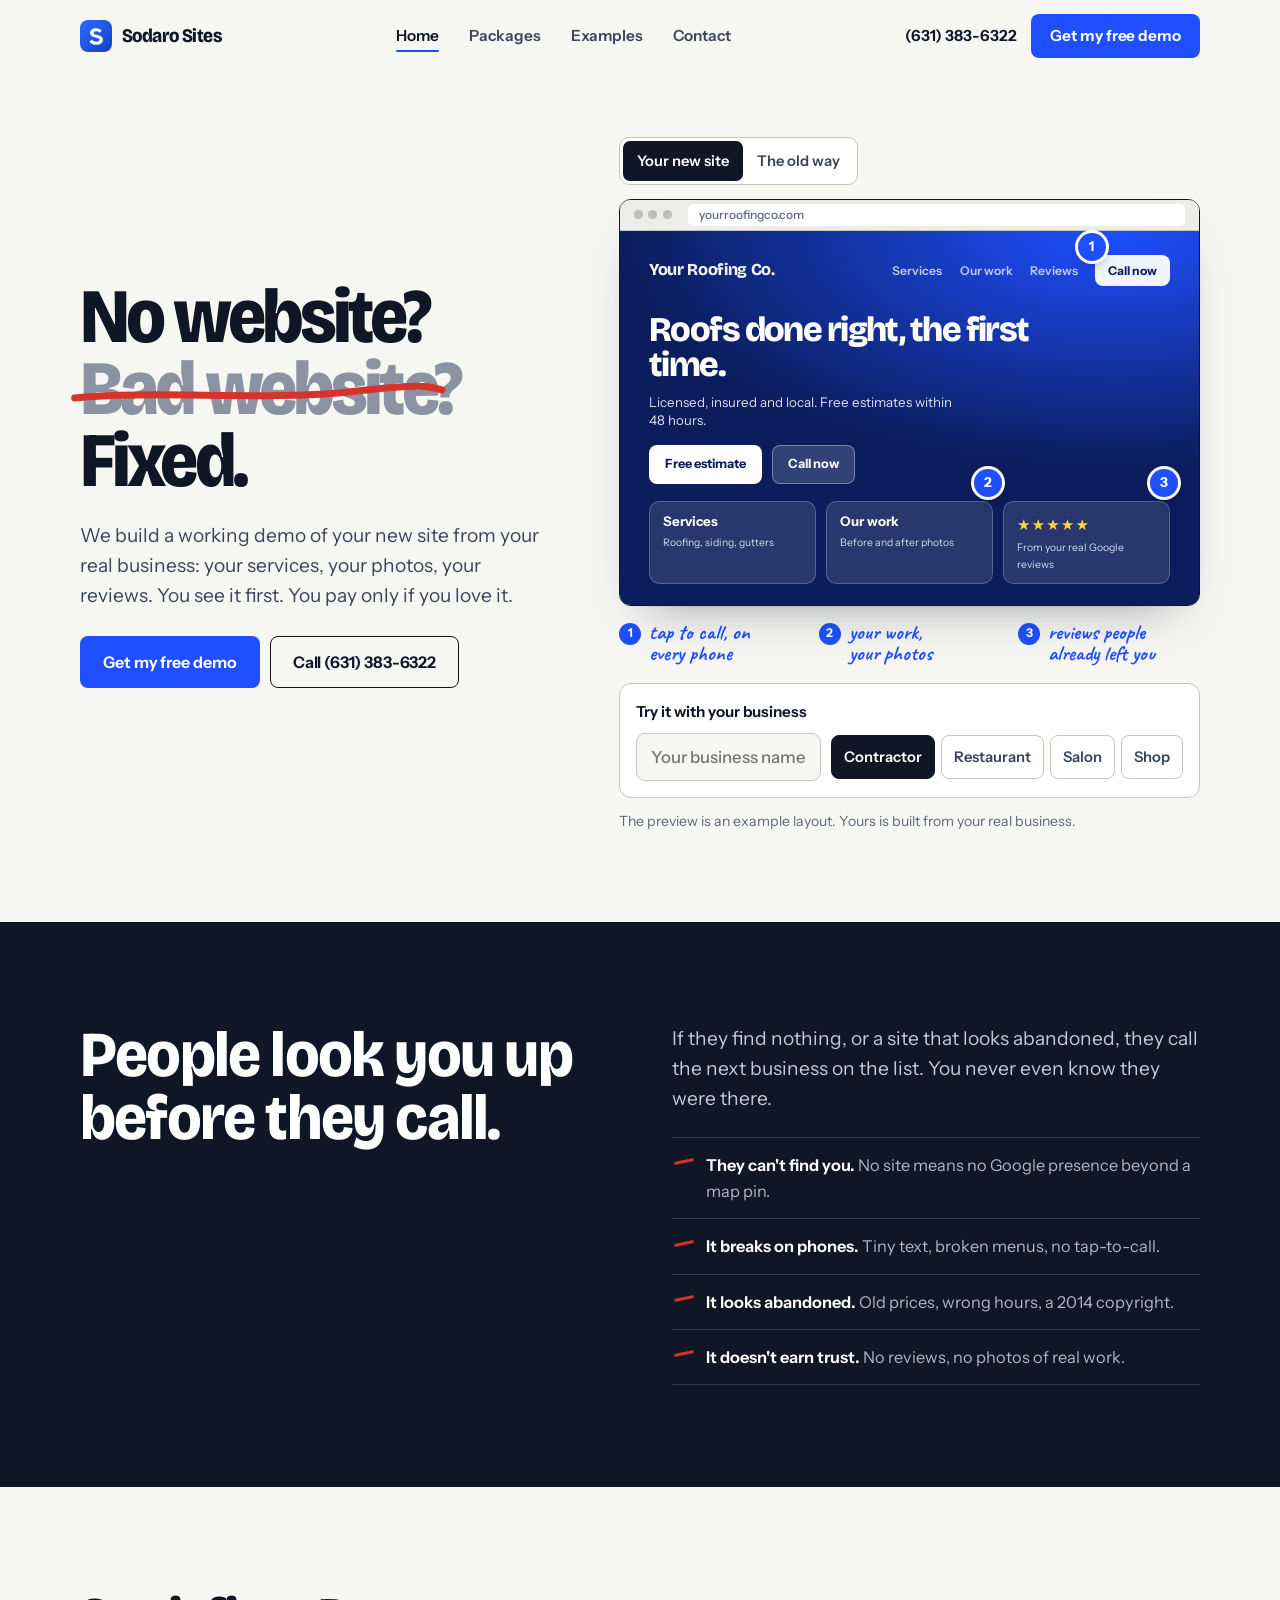
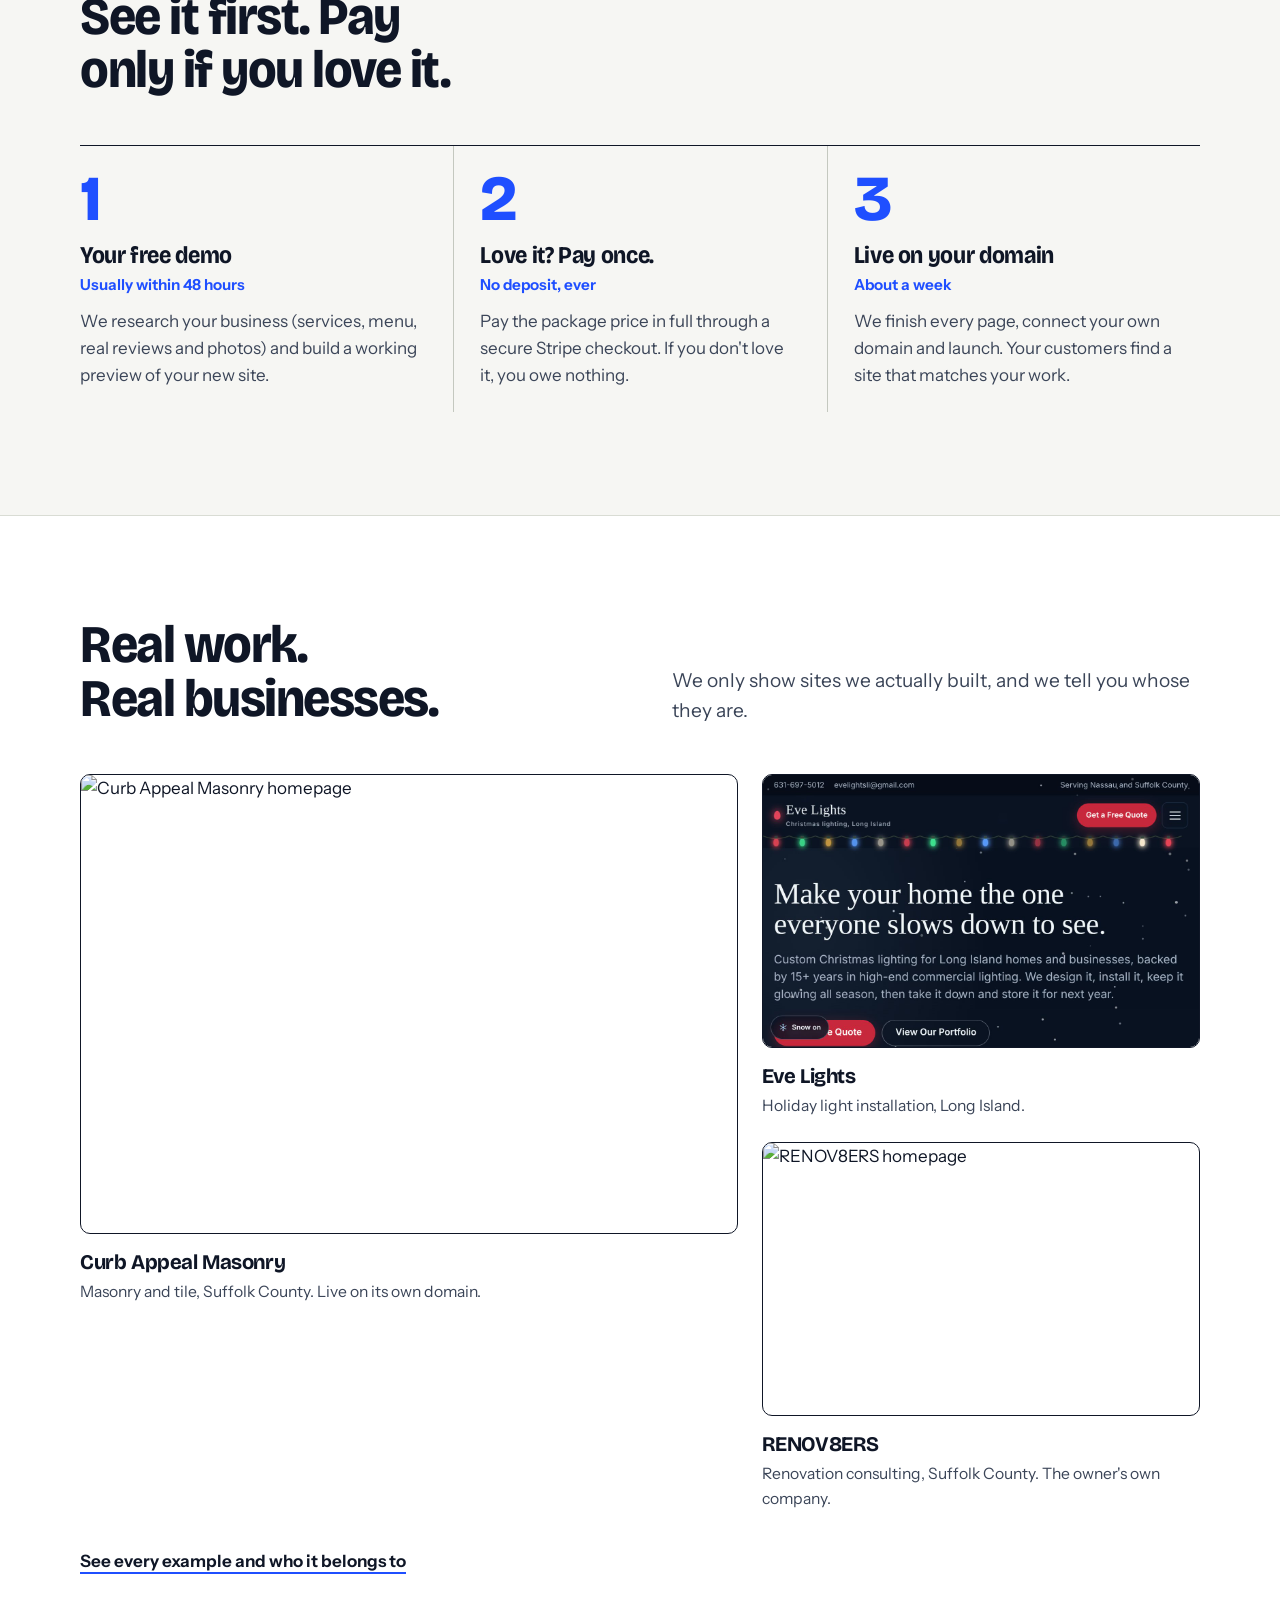
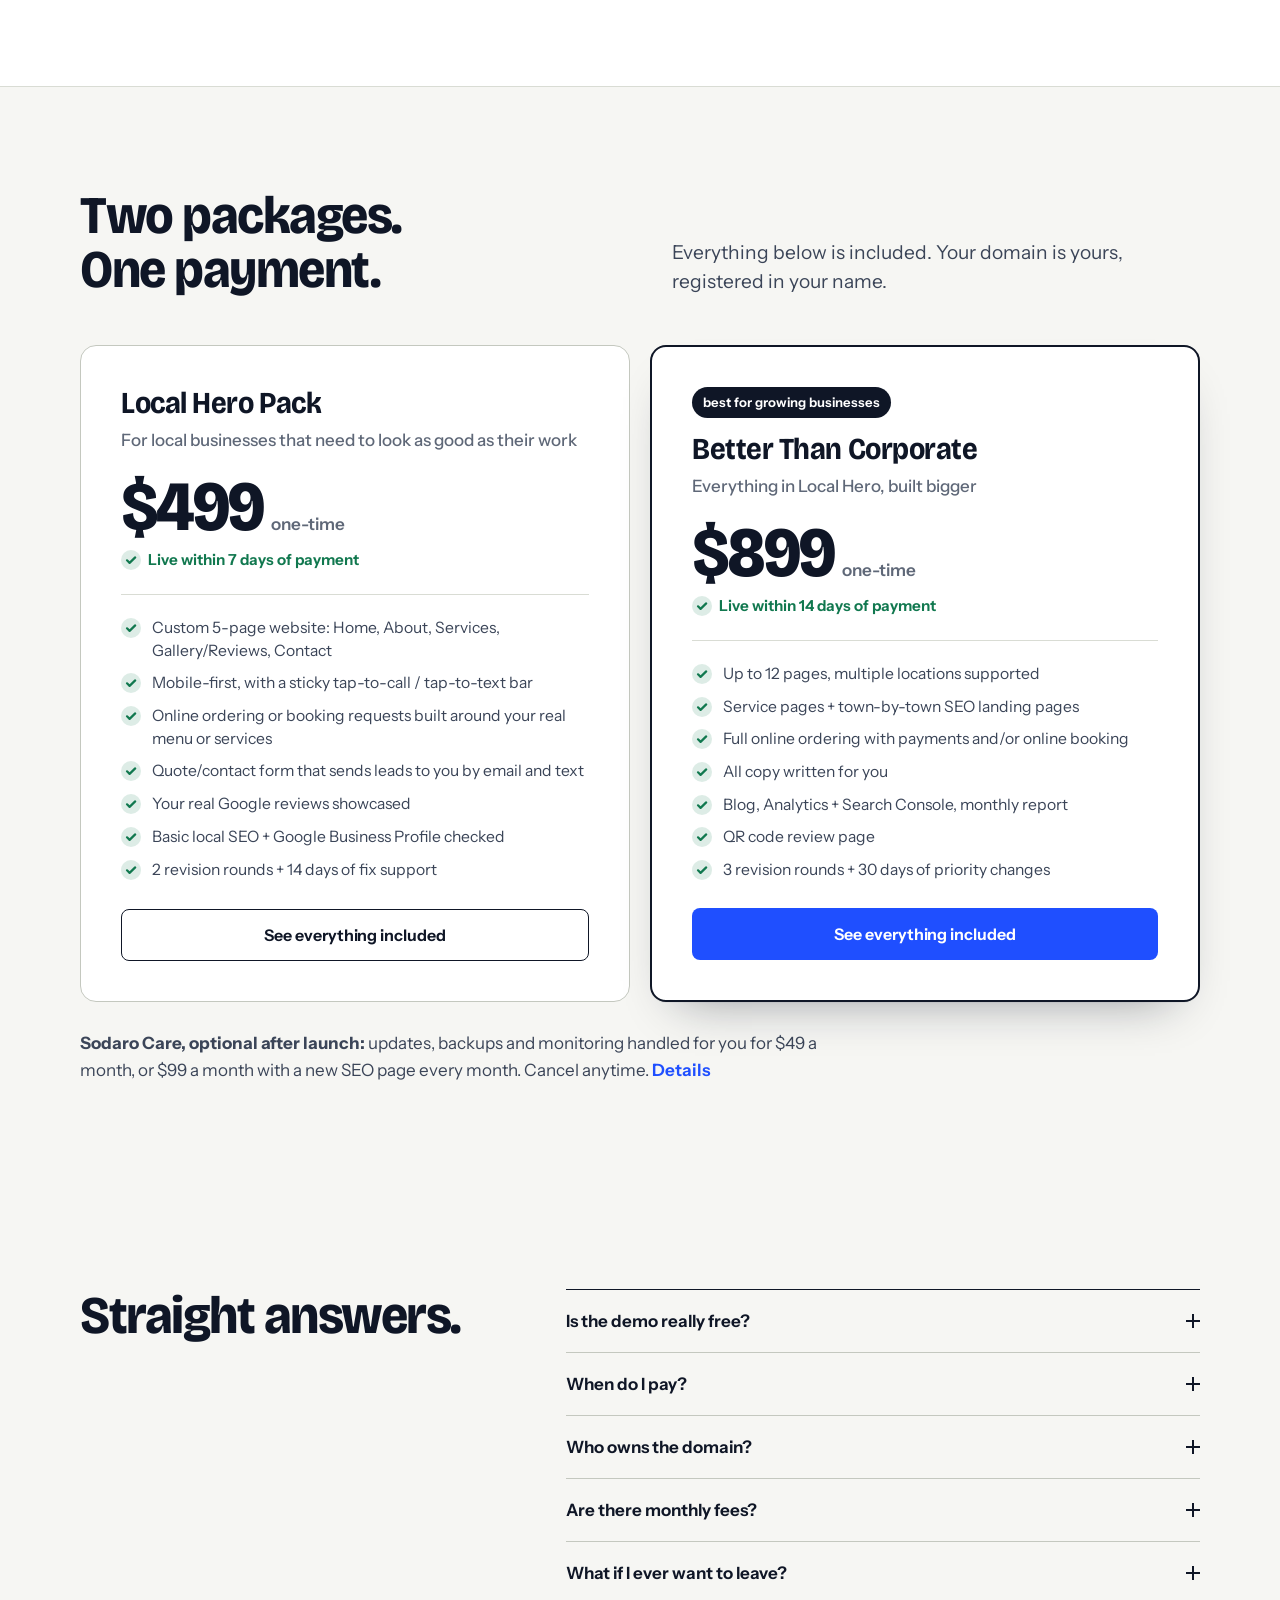
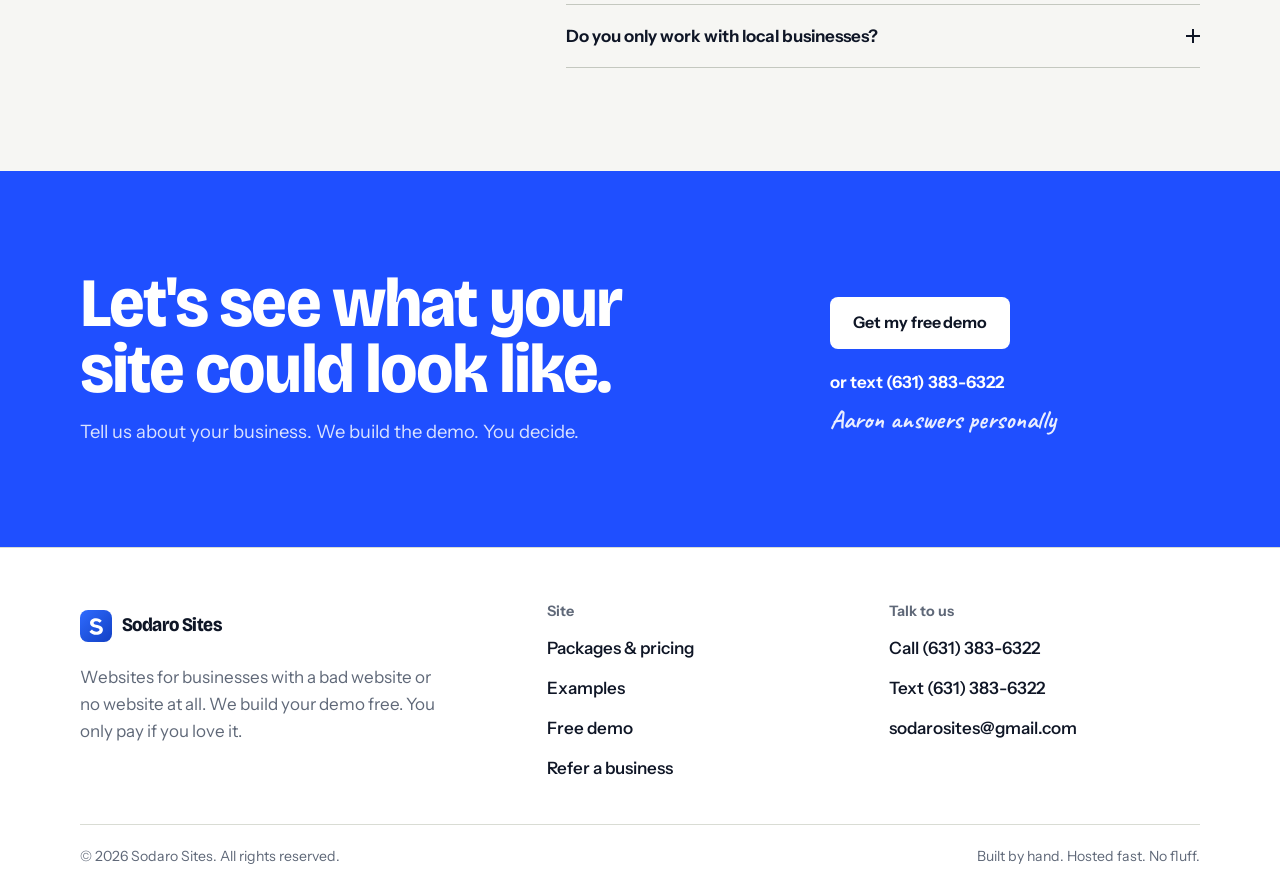
==== commit cb4ebe64: "Redesign the site and fix phone problems - Phone call/text bar no longer covers the demo form: it tu" ====
--- a/index.html
+++ b/index.html
@@ -6,27 +6,25 @@
 <title>Sodaro Sites — No website? Bad website? Fixed.</title>
 <meta name="description" content="We build you a free demo of your new website. You only pay if you love it. Custom sites for any business, live on your own domain in about a week.">
 <meta name="robots" content="index, follow">
-<link rel="canonical" href="https://sodaro-sites.github.io/sodarosites/">
-<meta name="theme-color" content="#f4f6f3">
+<link rel="canonical" href="https://sodaro-sites.github.io/">
+<meta name="theme-color" content="#f6f6f3">
 <meta name="author" content="Sodaro Sites">
 <meta property="og:type" content="website">
 <meta property="og:site_name" content="Sodaro Sites">
 <meta property="og:title" content="Sodaro Sites — No website? Bad website? Fixed.">
 <meta property="og:description" content="We build you a free demo of your new website. You only pay if you love it. Custom sites for any business, live on your own domain in about a week.">
-<meta property="og:url" content="https://sodaro-sites.github.io/sodarosites/">
-<meta property="og:image" content="https://sodaro-sites.github.io/sodarosites/assets/img/og.png">
+<meta property="og:url" content="https://sodaro-sites.github.io/">
+<meta property="og:image" content="https://sodaro-sites.github.io/assets/img/og.png">
 <meta property="og:image:width" content="1200">
 <meta property="og:image:height" content="630">
 <meta property="og:image:alt" content="Sodaro Sites — No website? Bad website? Fixed.">
 <meta name="twitter:card" content="summary_large_image">
 <meta name="twitter:title" content="Sodaro Sites — No website? Bad website? Fixed.">
 <meta name="twitter:description" content="We build you a free demo of your new website. You only pay if you love it. Custom sites for any business, live on your own domain in about a week.">
-<meta name="twitter:image" content="https://sodaro-sites.github.io/sodarosites/assets/img/og.png">
+<meta name="twitter:image" content="https://sodaro-sites.github.io/assets/img/og.png">
 <link rel="icon" href="favicon.svg" type="image/svg+xml">
 <link rel="apple-touch-icon" href="assets/img/apple-touch-icon.png">
-<link rel="preconnect" href="https://fonts.googleapis.com">
-<link rel="preconnect" href="https://fonts.gstatic.com" crossorigin>
-<link rel="stylesheet" href="https://fonts.googleapis.com/css2?family=Bricolage+Grotesque:opsz,wght@12..96,500..800&family=Caveat:wght@500..700&family=Instrument+Sans:ital,wght@0,400..700;1,400&display=swap">
+<link rel="preload" href="assets/fonts/bricolage-grotesque.woff" as="font" type="font/woff" crossorigin>
 <link rel="stylesheet" href="assets/css/site.css">
 <link rel="stylesheet" href="assets/css/markup.css">
 </head>
@@ -53,21 +51,9 @@
 <section class="mk-hero">
   <div class="wrap mk-hero-grid">
     <div class="mk-copy">
-      <h1>No website?<br>Bad website?<br><span class="mk-fixed">Fixed.</span></h1>
+      <h1><span class="mk-l">No website?</span> <span class="mk-l mk-struck">Bad website?<svg class="mk-strike" viewBox="0 0 400 40" preserveAspectRatio="none" aria-hidden="true"><path pathLength="1" d="M6 26 C 90 16, 210 30, 300 18 S 380 14, 394 16"/></svg></span> <span class="mk-l">Fixed.</span></h1>
       <p class="lede">We build a working demo of your new site from your real business: your services, your photos, your reviews. You see it first. You pay only if you love it.</p>
-      <form class="mk-try" id="mkTry" autocomplete="off" onsubmit="return false">
-        <label for="mkName">Try it with your business</label>
-        <div class="mk-try-row">
-          <input id="mkName" name="name" maxlength="32" placeholder="Your business name" spellcheck="false">
-          <div class="mk-trades" role="group" aria-label="Type of business">
-            <button type="button" data-trade="contractor" aria-pressed="true">Contractor</button>
-            <button type="button" data-trade="restaurant" aria-pressed="false">Restaurant</button>
-            <button type="button" data-trade="salon" aria-pressed="false">Salon</button>
-            <button type="button" data-trade="shop" aria-pressed="false">Shop</button>
-          </div>
-        </div>
-      </form>
-      <div class="btn-row">
+      <div class="btn-row" data-hero-actions>
         <a class="btn btn-primary" id="mkCta" href="contact.html#demo">Get my free demo</a>
         <a class="btn btn-ghost" href="tel:+16313836322">Call (631) 383-6322</a>
       </div>
@@ -100,26 +86,36 @@
             <span class="o-btn">Click Here To Enter</span>
           </div>
         </div>
-        <svg class="mk-ink" viewBox="0 0 600 420" preserveAspectRatio="none" aria-hidden="true">
-          <g class="ink-new">
-            <path d="M560 -26 C 572 4, 566 34, 548 56" />
-            <path d="M120 444 C 170 436, 250 432, 292 398" />
-            <ellipse cx="478" cy="347" rx="100" ry="54" />
-          </g>
-          <g class="ink-old">
-            <path d="M140 98 C 220 92, 320 102, 462 94" />
-            <ellipse cx="119" cy="215" rx="104" ry="24" />
-            <path d="M24 238 L 162 274 M 162 238 L 24 274" />
-          </g>
-        </svg>
-        <span class="mk-note n-new n1">tap to call, on every phone</span>
-        <span class="mk-note n-new n2">your work, your photos</span>
-        <span class="mk-note n-new n3">reviews people already left you</span>
-        <span class="mk-note n-old n4">no phone number anywhere?</span>
-        <span class="mk-note n-old n5">customers see this date</span>
-        <span class="mk-note n-old n6">tiny and broken on a phone</span>
-      </div>
-      <figcaption>Type your business name: the demo above is an example layout. Yours is built from your real business.</figcaption>
+        <span class="mk-pin pin-new p1" aria-hidden="true">1</span>
+        <span class="mk-pin pin-new p2" aria-hidden="true">2</span>
+        <span class="mk-pin pin-new p3" aria-hidden="true">3</span>
+        <span class="mk-pin pin-old p4" aria-hidden="true">1</span>
+        <span class="mk-pin pin-old p5" aria-hidden="true">2</span>
+        <span class="mk-pin pin-old p6" aria-hidden="true">3</span>
+      </div>
+      <ol class="mk-key key-new">
+        <li>tap to call, on every phone</li>
+        <li>your work, your photos</li>
+        <li>reviews people already left you</li>
+      </ol>
+      <ol class="mk-key key-old">
+        <li>no phone number anywhere?</li>
+        <li>customers see this date</li>
+        <li>tiny and broken on a phone</li>
+      </ol>
+      <form class="mk-try" id="mkTry" autocomplete="off" onsubmit="return false">
+        <label for="mkName">Try it with your business</label>
+        <div class="mk-try-row">
+          <input id="mkName" name="name" maxlength="32" placeholder="Your business name" spellcheck="false">
+          <div class="mk-trades" role="group" aria-label="Type of business">
+            <button type="button" data-trade="contractor" aria-pressed="true">Contractor</button>
+            <button type="button" data-trade="restaurant" aria-pressed="false">Restaurant</button>
+            <button type="button" data-trade="salon" aria-pressed="false">Salon</button>
+            <button type="button" data-trade="shop" aria-pressed="false">Shop</button>
+          </div>
+        </div>
+      </form>
+      <figcaption>The preview is an example layout. Yours is built from your real business.</figcaption>
     </figure>
   </div>
 </section>
--- a/assets/css/site.css
+++ b/assets/css/site.css
@@ -1,67 +1,69 @@
-/* Sodaro Sites — shared stylesheet */
+/* Sodaro Sites: shared stylesheet.
+   The idea is a designer's redline: ink on paper, one cobalt pen for what we fix, one red pen for what's broken.
+   Fonts are self-hosted (assets/fonts, OFL licence). */
+
+@font-face { font-family: "Bricolage Grotesque"; src: url("../fonts/bricolage-grotesque.woff") format("woff"); font-weight: 500 800; font-stretch: 85% 100%; font-display: swap; }
+@font-face { font-family: "Instrument Sans"; src: url("../fonts/instrument-sans.woff") format("woff"); font-weight: 400 700; font-display: swap; }
+@font-face { font-family: "Caveat"; src: url("../fonts/caveat.woff") format("woff"); font-weight: 600 700; font-display: swap; }
+
 :root {
-  /* drafting paper, ink, Sodaro cobalt; a highlighter and a red pen for the markup (2026-10-31 redesign) */
-  --bg: #f4f6f3;
-  --surface: #ffffff;
-  --surface-2: #eaeee8;
-  --ink: #101828;
-  --ink-2: #3a4456;
-  --muted: #667085;
-  --line: #d8ddd5;
-  --accent: #1f4fff;
-  --accent-ink: #ffffff;
-  --accent-soft: #e3e9ff;
-  --accent-deep: #1438c9;
-  --marker: #ffe14d;
-  --good: #12805c;
-  --bad: #e5383b;
-  --radius: 14px;
-  --radius-sm: 10px;
-  --shadow-sm: 0 1px 0 rgba(16, 24, 40, .06);
-  --shadow: 0 1px 0 rgba(16, 24, 40, .06), 0 18px 40px -24px rgba(16, 24, 40, .35);
-  --shadow-lg: 0 2px 0 rgba(16, 24, 40, .08), 0 40px 80px -40px rgba(20, 56, 201, .45);
+  --paper: #f6f6f3;
+  --white: #ffffff;
+  --desk: #ecede8;
+  --ink: #0f1626;
+  --ink-2: #3b4558;
+  --muted: #5f6878;
+  --line: #d9dcd4;
+  --line-2: #c4c8bf;
+  --cobalt: #1f4fff;
+  --cobalt-deep: #1438c9;
+  --cobalt-soft: #e4e9ff;
+  --red: #d8322d;
+  --good: #11784f;
+  --radius: 12px;
+  --radius-sm: 8px;
   --max: 1200px;
-  --gutter: clamp(18px, 4vw, 40px);
+  --gutter: clamp(16px, 4vw, 40px);
   --font: "Instrument Sans", ui-sans-serif, system-ui, -apple-system, "Segoe UI", Roboto, Arial, sans-serif;
   --display: "Bricolage Grotesque", "Instrument Sans", ui-sans-serif, system-ui, sans-serif;
   --pen: "Caveat", "Bradley Hand", "Segoe Print", cursive;
-  --ease: cubic-bezier(.2, .8, .2, 1);
+  --ease: cubic-bezier(.23, 1, .32, 1);
+  --ease-io: cubic-bezier(.77, 0, .175, 1);
+  --lift: 0 1px 0 rgba(15, 22, 38, .04), 0 24px 48px -28px rgba(15, 22, 38, .45);
+
+  /* older names some pages still use */
+  --bg: var(--paper); --surface: var(--white); --surface-2: var(--desk); --accent: var(--cobalt); --accent-soft: var(--cobalt-soft); --bad: var(--red);
 }
 
 *, *::before, *::after { box-sizing: border-box; }
-html { -webkit-text-size-adjust: 100%; scroll-behavior: smooth; scroll-padding-top: 84px; }
+html { -webkit-text-size-adjust: 100%; scroll-behavior: smooth; scroll-padding-top: 80px; }
 body {
-  margin: 0;
-  font-family: var(--font);
-  font-size: 17px;
-  line-height: 1.6;
-  color: var(--ink);
-  background: var(--bg);
-  -webkit-font-smoothing: antialiased;
-  text-rendering: optimizeLegibility;
+  margin: 0; font-family: var(--font); font-size: 17px; line-height: 1.6; color: var(--ink); background: var(--paper);
+  -webkit-font-smoothing: antialiased; text-rendering: optimizeLegibility; overflow-x: clip;
 }
 img, svg { max-width: 100%; display: block; }
-a { color: var(--accent); text-decoration: none; }
+a { color: var(--cobalt); text-decoration: none; }
 a:hover { text-decoration: underline; text-underline-offset: 3px; }
-h1, h2, h3, h4 { font-family: var(--display); line-height: 1.04; letter-spacing: -0.03em; margin: 0 0 .5em; color: var(--ink); font-optical-sizing: auto; }
-h1 { font-size: clamp(2.6rem, 7vw, 5.6rem); font-weight: 800; letter-spacing: -0.045em; }
-h2 { font-size: clamp(2rem, 4.4vw, 3.4rem); font-weight: 750; }
-h3 { font-size: 1.3rem; font-weight: 700; letter-spacing: -0.02em; line-height: 1.15; }
-p { margin: 0 0 1em; color: var(--ink-2); }
+h1, h2, h3, h4 { font-family: var(--display); font-stretch: 92%; line-height: 1.02; letter-spacing: -0.028em; margin: 0 0 .5em; color: var(--ink); text-wrap: balance; }
+h1 { font-size: clamp(2.6rem, 6.6vw, 5.2rem); font-weight: 800; letter-spacing: -0.04em; }
+h2 { font-size: clamp(2rem, 4.2vw, 3.3rem); font-weight: 760; }
+h3 { font-size: 1.32rem; font-weight: 700; letter-spacing: -0.015em; line-height: 1.15; }
+p { margin: 0 0 1em; color: var(--ink-2); text-wrap: pretty; }
+li { text-wrap: pretty; }
 ul { padding-left: 1.2em; }
-:focus-visible { outline: 3px solid var(--accent); outline-offset: 3px; border-radius: 6px; }
-.skip { position: absolute; left: -999px; top: 8px; background: var(--ink); color: #fff; padding: 10px 14px; border-radius: 8px; z-index: 100; }
-.skip:focus { left: 8px; }
+:focus-visible { outline: 3px solid var(--cobalt); outline-offset: 3px; border-radius: 6px; }
+.skip { position: absolute; left: 8px; top: -60px; background: var(--ink); color: #fff; padding: 10px 14px; border-radius: 8px; z-index: 100; }
+.skip:focus { top: 8px; }
 
 .wrap { width: 100%; max-width: var(--max); margin: 0 auto; padding: 0 var(--gutter); }
-.section { padding: clamp(64px, 9vw, 112px) 0; }
-.section.tight { padding: clamp(44px, 6vw, 72px) 0; }
-.section.alt { background: var(--surface); border-top: 1px solid var(--line); border-bottom: 1px solid var(--line); }
-.eyebrow { display: inline-block; font-family: var(--pen); font-size: 1.55rem; font-weight: 600; line-height: 1; color: var(--accent); margin-bottom: 10px; transform: rotate(-2deg); }
-.lede { font-size: clamp(1.08rem, 1.6vw, 1.25rem); color: var(--ink-2); max-width: 640px; }
+.section { padding: clamp(56px, 8vw, 104px) 0; }
+.section.tight { padding: clamp(40px, 6vw, 72px) 0; }
+.section.alt { background: var(--white); border-top: 1px solid var(--line); border-bottom: 1px solid var(--line); }
+.eyebrow { display: none; }
+.lede { font-size: clamp(1.08rem, 1.5vw, 1.22rem); line-height: 1.55; color: var(--ink-2); max-width: 36em; }
 .center { text-align: center; }
 .center .lede { margin-left: auto; margin-right: auto; }
-.head { max-width: 720px; margin-bottom: clamp(32px, 5vw, 56px); }
+.head { max-width: 760px; margin-bottom: clamp(28px, 4vw, 48px); }
 .head.center { margin-left: auto; margin-right: auto; }
 .muted { color: var(--muted); }
 .small { font-size: .88rem; }
@@ -69,44 +71,41 @@
 /* Buttons */
 .btn {
   display: inline-flex; align-items: center; justify-content: center; gap: 8px;
-  min-height: 52px; padding: 0 22px; border-radius: 10px;
-  font: inherit; font-weight: 700; font-size: 1rem; letter-spacing: -0.005em;
+  min-height: 52px; padding: 0 22px; border-radius: var(--radius-sm);
+  font: inherit; font-weight: 650; font-size: 1rem; letter-spacing: -0.005em;
   border: 1.5px solid transparent; cursor: pointer; text-decoration: none !important;
-  transition: transform .18s var(--ease), box-shadow .18s var(--ease), background .18s var(--ease), color .18s var(--ease), border-color .18s var(--ease);
+  transition: transform .16s var(--ease), background-color .18s ease, color .18s ease, border-color .18s ease;
   -webkit-tap-highlight-color: transparent; white-space: nowrap;
 }
 .btn:active { transform: scale(.97); }
-.btn-primary { background: var(--accent); color: var(--accent-ink); box-shadow: inset 0 -2px 0 rgba(0, 0, 0, .18), 0 10px 24px -12px rgba(31, 79, 255, .9); }
-.btn-primary:hover { background: var(--accent-deep); }
+.btn-primary { background: var(--cobalt); color: #fff; }
+.btn-primary:hover { background: var(--cobalt-deep); }
 .btn-ghost { background: transparent; color: var(--ink); border-color: var(--ink); }
 .btn-ghost:hover { background: var(--ink); color: #fff; }
 .btn-dark { background: var(--ink); color: #fff; }
-.btn-dark:hover { background: #18294d; }
-.btn-block { width: 100%; }
+.btn-dark:hover { background: #24304a; }
+.btn-block { width: 100%; white-space: normal; text-align: center; line-height: 1.25; padding-top: 12px; padding-bottom: 12px; }
 .btn[aria-disabled="true"] { opacity: .6; cursor: not-allowed; }
-.btn-row { display: flex; flex-wrap: wrap; gap: 12px; }
+.btn-row { display: flex; flex-wrap: wrap; gap: 10px; }
 .center .btn-row { justify-content: center; }
 
 /* Header */
-.site-header {
-  position: sticky; top: 0; z-index: 50;
-  background: rgba(244, 246, 243, .86);
-  backdrop-filter: saturate(160%) blur(14px); -webkit-backdrop-filter: saturate(160%) blur(14px);
-  border-bottom: 1px solid transparent; transition: border-color .2s var(--ease), background .2s var(--ease);
-}
-.site-header.scrolled { border-bottom-color: var(--line); background: rgba(244, 246, 243, .94); }
-.nav { display: flex; align-items: center; justify-content: space-between; height: 68px; gap: 16px; }
-.brand { display: inline-flex; align-items: center; gap: 10px; color: var(--ink); font-family: var(--display); font-weight: 750; font-size: 1.2rem; letter-spacing: -0.03em; text-decoration: none !important; }
-.brand-mark { width: 34px; height: 34px; flex: none; }
-.nav-links { display: flex; align-items: center; gap: 4px; list-style: none; margin: 0; padding: 0; }
-.nav-links a { display: inline-flex; align-items: center; min-height: 40px; padding: 0 14px; border-radius: 8px; color: var(--ink-2); font-weight: 600; font-size: .95rem; text-decoration: none; }
-.nav-links a:hover { color: var(--ink); background: var(--surface-2); }
-.nav-links a[aria-current="page"] { color: var(--ink); background: var(--surface-2); }
-.nav-cta { display: flex; align-items: center; gap: 10px; }
-.nav-cta .btn { min-height: 42px; padding: 0 18px; font-size: .95rem; }
-.nav-phone { font-weight: 700; color: var(--ink); font-size: .95rem; white-space: nowrap; }
-.menu-btn { display: none; width: 44px; height: 44px; border-radius: 12px; border: 1px solid var(--line); background: var(--surface); cursor: pointer; align-items: center; justify-content: center; }
-.menu-btn span, .menu-btn span::before, .menu-btn span::after { display: block; width: 18px; height: 2px; background: var(--ink); border-radius: 2px; position: relative; transition: transform .2s var(--ease), background .2s; }
+.site-header { position: sticky; top: 0; z-index: 50; background: var(--paper); border-bottom: 1px solid transparent; transition: border-color .2s ease; }
+.site-header.scrolled { border-bottom-color: var(--line); }
+.nav { display: flex; align-items: center; justify-content: space-between; height: 64px; gap: 16px; }
+@media (min-width: 901px) { .nav { height: 72px; } }
+.brand { display: inline-flex; align-items: center; gap: 10px; color: var(--ink); font-family: var(--display); font-stretch: 92%; font-weight: 750; font-size: 1.2rem; letter-spacing: -0.03em; text-decoration: none !important; min-height: 44px; }
+.brand-mark { width: 32px; height: 32px; flex: none; }
+.nav-links { display: flex; align-items: center; gap: 2px; list-style: none; margin: 0; padding: 0; }
+.nav-links a { display: inline-flex; align-items: center; min-height: 44px; padding: 0 14px; color: var(--ink-2); font-weight: 600; font-size: .96rem; text-decoration: none; position: relative; }
+.nav-links a:hover { color: var(--ink); }
+.nav-links a[aria-current="page"] { color: var(--ink); }
+.nav-links a[aria-current="page"]::after { content: ""; position: absolute; left: 14px; right: 14px; bottom: 6px; height: 2px; background: var(--cobalt); border-radius: 2px; }
+.nav-cta { display: flex; align-items: center; gap: 14px; }
+.nav-cta .btn { min-height: 44px; padding: 0 18px; font-size: .96rem; }
+.nav-phone { font-weight: 650; color: var(--ink); font-size: .96rem; white-space: nowrap; }
+.menu-btn { display: none; width: 44px; height: 44px; margin-right: -8px; border-radius: 10px; border: 0; background: transparent; cursor: pointer; align-items: center; justify-content: center; }
+.menu-btn span, .menu-btn span::before, .menu-btn span::after { display: block; width: 20px; height: 2px; background: var(--ink); border-radius: 2px; position: relative; transition: transform .2s var(--ease), background-color .2s; }
 .menu-btn span::before, .menu-btn span::after { content: ""; position: absolute; left: 0; }
 .menu-btn span::before { top: -6px; }
 .menu-btn span::after { top: 6px; }
@@ -114,265 +113,214 @@
 .menu-open .menu-btn span::before { transform: translateY(6px) rotate(45deg); }
 .menu-open .menu-btn span::after { transform: translateY(-6px) rotate(-45deg); }
 .mobile-menu { display: none; }
-
 @media (max-width: 900px) {
   .nav-links, .nav-phone { display: none; }
   .menu-btn { display: inline-flex; }
   .nav-cta .btn { display: none; }
-  .mobile-menu { display: block; position: fixed; inset: 68px 0 auto 0; background: var(--surface); border-bottom: 1px solid var(--line); box-shadow: var(--shadow); padding: 12px var(--gutter) 20px; transform: translateY(-8px); opacity: 0; pointer-events: none; transition: opacity .2s var(--ease), transform .2s var(--ease); }
-  .menu-open .mobile-menu { opacity: 1; transform: none; pointer-events: auto; }
-  .mobile-menu a:not(.btn) { display: flex; align-items: center; min-height: 52px; font-weight: 650; font-size: 1.08rem; color: var(--ink); border-bottom: 1px solid var(--line); text-decoration: none; }
+  .mobile-menu {
+    display: block; position: fixed; inset: 64px 0 auto 0; background: var(--paper); border-bottom: 1px solid var(--line);
+    box-shadow: 0 30px 40px -30px rgba(15, 22, 38, .35); padding: 4px var(--gutter) 20px;
+    transform: translateY(-6px); opacity: 0; visibility: hidden; transition: opacity .2s ease, transform .2s var(--ease), visibility 0s linear .2s;
+  }
+  .menu-open .mobile-menu { opacity: 1; transform: none; visibility: visible; transition: opacity .2s ease, transform .2s var(--ease), visibility 0s; }
+  .mobile-menu a:not(.btn) { display: flex; align-items: center; min-height: 56px; font-family: var(--display); font-stretch: 92%; font-weight: 700; font-size: 1.35rem; letter-spacing: -.02em; color: var(--ink); border-bottom: 1px solid var(--line); text-decoration: none; }
   .mobile-menu .btn { margin-top: 16px; }
 }
 
-/* Hero */
-.hero { padding: clamp(48px, 8vw, 96px) 0 clamp(56px, 8vw, 96px); position: relative; overflow: hidden; }
-.hero::before {
-  content: ""; position: absolute; inset: -40% -10% auto auto; width: 720px; height: 720px; border-radius: 50%;
-  background: radial-gradient(closest-side, rgba(31, 91, 255, .16), rgba(31, 91, 255, 0)); pointer-events: none;
-}
-.hero-grid { display: grid; grid-template-columns: 1.1fr .9fr; gap: clamp(32px, 5vw, 64px); align-items: center; position: relative; }
-.hero h1 .accent { color: var(--accent); }
-.hero .lede { margin-bottom: 28px; }
-.hero-points { display: flex; flex-wrap: wrap; gap: 10px 22px; margin-top: 26px; padding: 0; list-style: none; color: var(--ink-2); font-weight: 600; font-size: .95rem; }
-.hero-points li { display: inline-flex; align-items: center; gap: 8px; }
-.tick { width: 20px; height: 20px; flex: none; color: var(--good); }
-.cross { width: 20px; height: 20px; flex: none; color: var(--bad); }
-
-/* Before / after visual */
-.compare { position: relative; display: grid; gap: 14px; }
-.mock { border-radius: var(--radius); border: 1px solid var(--line); background: var(--surface); box-shadow: var(--shadow); overflow: hidden; }
-.mock-bar { display: flex; align-items: center; gap: 6px; padding: 10px 12px; border-bottom: 1px solid var(--line); background: #fbfcfe; }
-.mock-bar i { width: 9px; height: 9px; border-radius: 50%; background: #d4dbe7; display: block; }
-.mock-bar b { margin-left: 8px; font-size: .74rem; font-weight: 600; color: var(--muted); background: var(--surface-2); padding: 3px 10px; border-radius: 999px; overflow: hidden; text-overflow: ellipsis; white-space: nowrap; }
-.mock-old { transform: rotate(-2deg) translateX(-8px); filter: saturate(.4); opacity: .92; }
-.mock-old .mock-body { padding: 14px; font-family: "Times New Roman", Times, serif; color: #333; background: #f3f0e6; min-height: 120px; }
-.mock-old .mock-body .t { font-size: 1.15rem; color: #00008b; text-decoration: underline; margin-bottom: 6px; }
-.mock-old .mock-body .s { font-size: .78rem; line-height: 1.35; }
-.mock-old .tag, .mock-new .tag { position: absolute; top: 10px; right: 12px; font-size: .7rem; font-weight: 800; letter-spacing: .08em; text-transform: uppercase; padding: 4px 10px; border-radius: 999px; }
-.mock-old { position: relative; }
-.mock-old .tag { background: #fde8e8; color: var(--bad); }
-.mock-new { position: relative; transform: rotate(1deg) translateX(10px); box-shadow: var(--shadow-lg); border-color: #c9d7ff; }
-.mock-new .tag { background: #ddf6ea; color: var(--good); }
-.mock-new .mock-body { padding: 18px; }
-.mn-top { display: flex; align-items: center; justify-content: space-between; margin-bottom: 14px; }
-.mn-logo { width: 74px; height: 12px; border-radius: 6px; background: var(--ink); }
-.mn-pill { width: 64px; height: 24px; border-radius: 999px; background: var(--accent); }
-.mn-h { height: 16px; width: 82%; border-radius: 6px; background: var(--ink); margin-bottom: 8px; }
-.mn-h.s { width: 58%; background: #c3cee2; height: 10px; }
-.mn-cards { display: grid; grid-template-columns: repeat(3, 1fr); gap: 8px; margin-top: 14px; }
-.mn-cards span { height: 46px; border-radius: 10px; background: var(--surface-2); border: 1px solid var(--line); }
-.mn-cta { display: flex; gap: 8px; margin-top: 12px; }
-.mn-cta span { height: 28px; flex: 1; border-radius: 999px; background: var(--accent-soft); }
-.mn-cta span:first-child { background: var(--accent); }
+/* Simple page heads */
+.page-head { padding: clamp(36px, 6vw, 80px) 0 clamp(20px, 3vw, 36px); }
+.page-head h1 { font-size: clamp(2.5rem, 5.6vw, 4.4rem); max-width: 18ch; }
+.page-head .lede { margin-bottom: 0; }
+.page-head + .section { padding-top: 12px; }
+.status-page { min-height: 62vh; display: grid; align-items: center; }
+.status-page h1 { font-size: clamp(2.3rem, 5vw, 3.6rem); }
+.big-icon { width: 64px; height: 64px; border-radius: 16px; display: grid; place-items: center; margin-bottom: 22px; }
+.big-icon svg { width: 34px; height: 34px; }
+.big-icon.ok { background: #dcf3e8; color: var(--good); }
+.big-icon.info { background: var(--cobalt-soft); color: var(--cobalt); }
 
 /* Cards & grids */
 .grid { display: grid; gap: 20px; }
-.grid-2 { grid-template-columns: repeat(2, 1fr); }
-.grid-3 { grid-template-columns: repeat(3, 1fr); }
-.grid-4 { grid-template-columns: repeat(4, 1fr); }
-.card { background: var(--surface); border: 1px solid var(--line); border-radius: var(--radius); padding: clamp(22px, 3vw, 30px); box-shadow: var(--shadow-sm); transition: transform .2s var(--ease), box-shadow .2s var(--ease), border-color .2s var(--ease); }
-.card.lift:hover { transform: translateY(-3px); box-shadow: var(--shadow); border-color: #cbd6ea; }
+.grid-2 { grid-template-columns: repeat(2, minmax(0, 1fr)); }
+.grid-3 { grid-template-columns: repeat(3, minmax(0, 1fr)); }
+.grid-4 { grid-template-columns: repeat(4, minmax(0, 1fr)); }
+.card { background: var(--white); border: 1px solid var(--line); border-radius: var(--radius); padding: clamp(20px, 3vw, 30px); }
 .card h3 { margin-bottom: 8px; }
 .card p:last-child { margin-bottom: 0; }
-.icon { width: 46px; height: 46px; border-radius: 12px; display: grid; place-items: center; background: var(--accent-soft); color: var(--accent); margin-bottom: 16px; }
-.icon svg { width: 24px; height: 24px; }
-.icon.warn { background: #fdecec; color: var(--bad); }
-
-/* Steps */
+.icon { width: 44px; height: 44px; border-radius: 10px; display: grid; place-items: center; background: var(--cobalt-soft); color: var(--cobalt); margin-bottom: 16px; }
+.icon svg { width: 22px; height: 22px; }
+.tick { width: 20px; height: 20px; flex: none; color: var(--good); }
+
+/* Steps (thank-you page) */
 .steps { counter-reset: step; }
-.step { position: relative; padding-top: 64px; }
-.step::before { counter-increment: step; content: counter(step); position: absolute; top: 22px; left: clamp(22px, 3vw, 30px); width: 34px; height: 34px; border-radius: 50%; display: grid; place-items: center; font-weight: 800; color: #fff; background: var(--accent); box-shadow: 0 6px 14px -6px rgba(31, 91, 255, .8); }
-.step .when { display: inline-block; margin-top: 6px; font-size: .82rem; font-weight: 700; color: var(--accent); background: var(--accent-soft); padding: 4px 10px; border-radius: 999px; }
+.grid.steps { grid-template-columns: repeat(3, minmax(0, 1fr)); }
+.step { position: relative; padding-top: 70px; }
+.step::before { counter-increment: step; content: counter(step); position: absolute; top: 22px; left: clamp(20px, 3vw, 30px); font-family: var(--display); font-weight: 800; font-size: 2.2rem; line-height: 1; color: var(--cobalt); }
 
 /* Pricing */
-.pricing { display: grid; grid-template-columns: repeat(2, 1fr); gap: 24px; align-items: stretch; }
-.plan { position: relative; display: flex; flex-direction: column; background: var(--surface); border: 1px solid var(--line); border-radius: 22px; padding: clamp(26px, 3.5vw, 38px); box-shadow: var(--shadow-sm); }
-.plan.featured { border: 2px solid var(--accent); box-shadow: var(--shadow-lg); }
-.plan .badge { position: absolute; top: -16px; left: clamp(22px, 3.5vw, 34px); background: var(--marker); color: var(--ink); font-family: var(--pen); font-size: 1.3rem; font-weight: 700; padding: 2px 12px; border-radius: 4px; transform: rotate(-2deg); }
-.plan h3 { font-size: 1.45rem; margin-bottom: 4px; }
-.plan .for { color: var(--muted); font-weight: 600; margin-bottom: 18px; }
-.price { display: flex; align-items: baseline; gap: 8px; margin-bottom: 6px; }
-.price strong { font-family: var(--display); font-size: clamp(3rem, 6vw, 4.2rem); font-weight: 800; letter-spacing: -0.05em; line-height: 1; }
+.pricing { display: grid; grid-template-columns: repeat(2, minmax(0, 1fr)); gap: 20px; align-items: stretch; }
+.plan { position: relative; display: flex; flex-direction: column; background: var(--white); border: 1px solid var(--line-2); border-radius: 16px; padding: clamp(24px, 3.4vw, 40px); }
+.plan.featured { border: 2px solid var(--ink); box-shadow: var(--lift); }
+.plan .badge { align-self: flex-start; order: -1; margin: 0 0 14px; background: var(--ink); color: #fff; font-size: .82rem; font-weight: 650; padding: 5px 11px; border-radius: 999px; }
+.plan h3 { font-size: clamp(1.5rem, 2.4vw, 1.9rem); margin-bottom: 6px; }
+.plan .for { color: var(--muted); font-weight: 500; margin-bottom: 22px; }
+.price { display: flex; align-items: baseline; gap: 8px; margin-bottom: 8px; }
+.price strong { font-family: var(--display); font-stretch: 88%; font-size: clamp(3.2rem, 6vw, 4.4rem); font-weight: 800; letter-spacing: -0.045em; line-height: .9; color: var(--ink); }
 .price span { color: var(--muted); font-weight: 600; }
-.plan .speed { display: inline-flex; align-items: center; gap: 6px; font-weight: 700; color: var(--good); font-size: .92rem; margin-bottom: 20px; }
-.plan .includes-note { font-weight: 750; color: var(--ink); margin: 0 0 10px; }
-.checklist { list-style: none; padding: 0; margin: 0 0 26px; display: grid; gap: 11px; }
-.checklist li { display: grid; grid-template-columns: 20px 1fr; gap: 11px; align-items: start; color: var(--ink-2); font-size: .97rem; line-height: 1.45; }
+.plan .speed { display: inline-flex; align-items: center; gap: 7px; font-weight: 650; color: var(--good); font-size: .95rem; margin-bottom: 22px; padding-bottom: 22px; border-bottom: 1px solid var(--line); }
+.plan .includes-note { font-weight: 700; color: var(--ink); margin: 0 0 12px; }
+.checklist { list-style: none; padding: 0; margin: 0 0 26px; display: grid; gap: 10px; }
+.checklist li { display: grid; grid-template-columns: 20px minmax(0, 1fr); gap: 11px; align-items: start; color: var(--ink-2); font-size: .98rem; line-height: 1.45; }
 .checklist li .tick { margin-top: 1px; }
 .plan .actions { margin-top: auto; display: grid; gap: 10px; }
-.buy-note { font-size: .84rem; color: var(--muted); text-align: center; margin: 0; line-height: 1.45; }
+.buy-note { font-size: .86rem; color: var(--muted); text-align: center; margin: 0; line-height: 1.45; }
 .buy-note strong { color: var(--ink-2); }
 
-.care { display: grid; grid-template-columns: repeat(2, 1fr); gap: 20px; }
+.care { display: grid; grid-template-columns: repeat(2, minmax(0, 1fr)); gap: 20px; }
 .care .card { display: flex; flex-direction: column; }
-.care .price strong { font-size: 2.2rem; }
-.care .checklist { margin-bottom: 20px; }
-.care .actions { margin-top: auto; }
+.care .price strong { font-size: 2.8rem; }
+.care .price { margin-bottom: 18px; }
+.care .checklist { margin-bottom: 22px; }
+.care .actions { margin-top: auto; display: grid; gap: 10px; }
 
 /* Compare table */
-.table-wrap { overflow-x: auto; border: 1px solid var(--line); border-radius: var(--radius); background: var(--surface); -webkit-overflow-scrolling: touch; }
-table.compare-table { width: 100%; border-collapse: collapse; min-width: 560px; font-size: .95rem; }
-.compare-table th, .compare-table td { padding: 14px 18px; text-align: left; border-bottom: 1px solid var(--line); vertical-align: top; }
-.compare-table thead th { background: var(--surface-2); font-size: .95rem; font-weight: 700; color: var(--ink); }
-.compare-table td:not(:first-child), .compare-table th:not(:first-child) { text-align: center; width: 22%; }
+.table-wrap { border: 1px solid var(--line-2); border-radius: var(--radius); background: var(--white); overflow: hidden; }
+table.compare-table { width: 100%; border-collapse: collapse; font-size: .97rem; table-layout: fixed; }
+.compare-table th, .compare-table td { padding: 13px 18px; text-align: left; border-bottom: 1px solid var(--line); vertical-align: top; line-height: 1.4; }
+.compare-table thead th { background: var(--ink); color: #fff; font-size: .95rem; font-weight: 650; vertical-align: bottom; }
+.compare-table td:first-child { color: var(--ink); font-weight: 550; }
+.compare-table td:not(:first-child), .compare-table th:not(:first-child) { text-align: center; width: 26%; color: var(--ink-2); }
+.compare-table thead th:not(:first-child) { color: #fff; }
 .compare-table tbody tr:last-child td { border-bottom: 0; }
-.compare-table .yes { color: var(--good); font-weight: 800; }
-.compare-table .no { color: #a7b2c6; }
+.compare-table tbody tr:nth-child(even) td { background: #fafaf8; }
+.compare-table .yes { color: var(--good) !important; font-weight: 800; }
+.compare-table .no { color: #a3abb9 !important; }
+@media (max-width: 620px) {
+  table.compare-table { font-size: .86rem; }
+  .compare-table th, .compare-table td { padding: 11px 10px; }
+  .compare-table td:not(:first-child), .compare-table th:not(:first-child) { width: 30%; }
+}
 
 /* FAQ */
-.faq { display: grid; gap: 12px; max-width: 820px; }
+.faq { display: grid; gap: 0; max-width: 820px; border-top: 1.5px solid var(--ink); }
 .faq.center-block { margin: 0 auto; }
-.faq details { background: var(--surface); border: 1px solid var(--line); border-radius: var(--radius-sm); padding: 0 20px; transition: border-color .2s var(--ease), box-shadow .2s var(--ease); }
-.faq details[open] { border-color: #c9d7ff; box-shadow: var(--shadow-sm); }
-.faq summary { cursor: pointer; list-style: none; display: flex; justify-content: space-between; align-items: center; gap: 16px; min-height: 60px; font-weight: 700; color: var(--ink); }
+.faq details { border-bottom: 1px solid var(--line-2); }
+.faq summary { cursor: pointer; list-style: none; display: flex; justify-content: space-between; align-items: center; gap: 16px; min-height: 62px; padding: 10px 0; font-weight: 650; font-size: 1.06rem; color: var(--ink); }
 .faq summary::-webkit-details-marker { display: none; }
-.faq summary::after { content: ""; width: 12px; height: 12px; flex: none; border-right: 2px solid var(--ink-2); border-bottom: 2px solid var(--ink-2); transform: rotate(45deg) translateY(-3px); transition: transform .2s var(--ease); }
-.faq details[open] summary::after { transform: rotate(-135deg) translateY(-3px); }
-.faq details p { padding-bottom: 18px; margin: 0; }
-
-/* Examples */
-.example { display: grid; grid-template-columns: 1.15fr .85fr; gap: 0; overflow: hidden; padding: 0; }
-.example-shot { background: linear-gradient(135deg, #0b1b3a, #1f3c7a); min-height: 300px; display: grid; place-items: center; padding: 28px; }
-.example-shot .mock { width: 100%; max-width: 460px; transform: none; }
-.example-shot iframe { width: 100%; height: 100%; border: 0; }
-.example-body { padding: clamp(24px, 3.5vw, 40px); display: flex; flex-direction: column; justify-content: center; }
-.label { display: inline-flex; align-self: flex-start; align-items: center; gap: 6px; font-size: .78rem; font-weight: 750; padding: 5px 12px; border-radius: 999px; background: var(--surface-2); color: var(--ink-2); margin-bottom: 14px; }
-.slot { border: 2px dashed #c6d2e6; background: transparent; box-shadow: none; text-align: center; display: flex; flex-direction: column; align-items: center; justify-content: center; min-height: 220px; }
-.slot .icon { margin-left: auto; margin-right: auto; }
+.faq summary::after { content: ""; width: 14px; height: 14px; flex: none; background: linear-gradient(var(--ink), var(--ink)) center / 14px 2px no-repeat, linear-gradient(var(--ink), var(--ink)) center / 2px 14px no-repeat; transition: transform .2s var(--ease); }
+.faq details[open] summary::after { transform: rotate(45deg); }
+.faq details p { padding-bottom: 20px; margin: 0; max-width: 62ch; }
+
+/* Examples page */
+.example { display: grid; grid-template-columns: minmax(0, 1.15fr) minmax(0, .85fr); gap: 0; overflow: hidden; padding: 0; }
+.example-shot { background: var(--desk); border-right: 1px solid var(--line); display: grid; place-items: center; padding: clamp(18px, 3vw, 36px); }
+.example-body { padding: clamp(22px, 3.5vw, 40px); display: flex; flex-direction: column; justify-content: center; }
+.example-body h2 { font-size: clamp(1.7rem, 2.6vw, 2.2rem) !important; }
+.label { display: inline-flex; align-self: flex-start; align-items: center; gap: 6px; font-size: .84rem; font-weight: 600; color: var(--muted); margin-bottom: 10px; }
+.slot { border: 1.5px dashed var(--line-2); background: transparent; text-align: left; display: flex; flex-direction: column; align-items: flex-start; justify-content: center; min-height: 0; }
+.slot .btn { margin-top: 6px; }
+.shot-link { display: block; width: 100%; max-width: 600px; border-radius: 10px; overflow: hidden; border: 1px solid var(--ink); box-shadow: var(--lift); transition: transform .3s var(--ease); }
+@media (hover: hover) and (pointer: fine) { .shot-link:hover { transform: translateY(-3px); } }
+.shot { width: 100%; height: auto; display: block; }
 
 /* CTA band */
-.cta-band { background: var(--accent); color: #fff; border-radius: 20px; padding: clamp(36px, 6vw, 64px); position: relative; overflow: hidden; }
-.cta-band::after { content: ""; position: absolute; right: -120px; top: -120px; width: 380px; height: 380px; border-radius: 50%; background: radial-gradient(closest-side, rgba(31, 91, 255, .55), rgba(31, 91, 255, 0)); pointer-events: none; }
-.cta-band h2, .cta-band p { color: #fff; position: relative; z-index: 1; }
-.cta-band p { opacity: .82; }
-.cta-band .btn-row { position: relative; z-index: 1; }
-.cta-band .btn-ghost { background: transparent; color: #fff; border-color: rgba(255, 255, 255, .35); }
-.cta-band .btn-ghost:hover { border-color: #fff; }
+.cta-band { background: var(--ink); color: #fff; border-radius: 16px; padding: clamp(32px, 6vw, 64px); position: relative; overflow: hidden; }
+.cta-band h2 { color: #fff; max-width: 16ch; }
+.cta-band p { color: #c3cad6; }
+.cta-band .lede { margin-bottom: 26px; }
+.cta-band .btn-primary { background: #fff; color: var(--ink); }
+.cta-band .btn-primary:hover { background: var(--cobalt-soft); }
+.cta-band .btn-ghost { color: #fff; border-color: rgba(255, 255, 255, .5); }
+.cta-band .btn-ghost:hover { background: #fff; color: var(--ink); border-color: #fff; }
 
 /* Forms */
-.form-card { background: var(--surface); border: 1px solid var(--line); border-radius: 22px; padding: clamp(22px, 4vw, 40px); box-shadow: var(--shadow); }
-.form-grid { display: grid; grid-template-columns: repeat(2, 1fr); gap: 16px 18px; }
-.field { display: grid; gap: 7px; }
+.form-card { background: var(--white); border: 1px solid var(--line-2); border-radius: 16px; padding: clamp(20px, 4vw, 40px); box-shadow: var(--lift); }
+.form-grid { display: grid; grid-template-columns: repeat(2, minmax(0, 1fr)); gap: 18px 18px; }
+.field { display: grid; gap: 7px; min-width: 0; }
 .field.full { grid-column: 1 / -1; }
-.field label { font-weight: 700; font-size: .92rem; color: var(--ink); }
-.field label .opt { font-weight: 500; color: var(--muted); }
+.field label { font-weight: 650; font-size: .95rem; color: var(--ink); }
+.field label .opt { font-weight: 400; color: var(--muted); }
 .field input, .field select, .field textarea {
-  width: 100%; font: inherit; font-size: 16px; color: var(--ink); background: #fbfcfe;
-  border: 1.5px solid var(--line); border-radius: 12px; padding: 12px 14px; min-height: 50px;
-  transition: border-color .15s var(--ease), box-shadow .15s var(--ease), background .15s;
+  width: 100%; font: inherit; font-size: 16px; color: var(--ink); background: var(--white);
+  border: 1.5px solid var(--line-2); border-radius: 10px; padding: 12px 14px; min-height: 52px;
+  transition: border-color .15s ease, box-shadow .15s ease;
 }
 .field textarea { min-height: 120px; resize: vertical; }
-.field input:focus, .field select:focus, .field textarea:focus { outline: none; border-color: var(--accent); background: #fff; box-shadow: 0 0 0 4px rgba(31, 91, 255, .14); }
-.field input:user-invalid, .field textarea:user-invalid, .field select:user-invalid { border-color: var(--bad); }
+.field input:hover, .field select:hover, .field textarea:hover { border-color: #9aa1ad; }
+.field input:focus, .field select:focus, .field textarea:focus { outline: none; border-color: var(--cobalt); box-shadow: 0 0 0 4px rgba(31, 79, 255, .14); }
+.field input:user-invalid, .field textarea:user-invalid, .field select:user-invalid { border-color: var(--red); }
 .hp { position: absolute !important; left: -5000px !important; width: 1px; height: 1px; overflow: hidden; }
-.form-status { display: none; margin-top: 18px; padding: 16px 18px; border-radius: 12px; font-weight: 600; line-height: 1.5; }
+.form-status { display: none; margin-top: 18px; padding: 16px 18px; border-radius: 10px; font-weight: 600; line-height: 1.5; }
 .form-status.show { display: block; }
-.form-status.ok { background: #e7f8ef; color: #0a6b43; border: 1px solid #bfe9d3; }
+.form-status.ok { background: #e6f6ee; color: #0a6b43; border: 1px solid #bfe9d3; }
 .form-status.err { background: #fdeeee; color: #8f2424; border: 1px solid #f4cccc; }
 .form-status.err a { color: #8f2424; text-decoration: underline; }
 .spinner { width: 18px; height: 18px; border-radius: 50%; border: 2.5px solid rgba(255, 255, 255, .45); border-top-color: #fff; animation: spin .7s linear infinite; display: none; }
 .loading .spinner { display: inline-block; }
 @keyframes spin { to { transform: rotate(360deg); } }
 
-.contact-list { list-style: none; padding: 0; margin: 0; display: grid; gap: 12px; }
-.contact-list a { display: flex; align-items: center; gap: 14px; padding: 14px 16px; border-radius: 14px; background: var(--surface); border: 1px solid var(--line); color: var(--ink); font-weight: 700; text-decoration: none; transition: border-color .2s var(--ease), transform .2s var(--ease); }
-.contact-list a:hover { border-color: var(--accent); transform: translateX(2px); }
-.contact-list a small { display: block; font-weight: 500; color: var(--muted); font-size: .84rem; }
+.contact-list { list-style: none; padding: 0; margin: 0; display: grid; gap: 0; border-top: 1px solid var(--line-2); }
+.contact-list a { display: flex; align-items: center; gap: 14px; min-height: 72px; padding: 12px 0; border-bottom: 1px solid var(--line-2); color: var(--ink); font-weight: 650; text-decoration: none; }
+.contact-list a:hover { color: var(--cobalt); }
+.contact-list a small { display: block; font-weight: 400; color: var(--muted); font-size: .88rem; }
 .contact-list .icon { margin: 0; width: 42px; height: 42px; }
 
-.notice { background: var(--accent-soft); border: 1px solid #c9d7ff; border-radius: 14px; padding: 16px 18px; color: var(--ink-2); }
+.notice { background: var(--cobalt-soft); border: 1px solid #c9d4ff; border-radius: 10px; padding: 16px 18px; color: var(--ink-2); }
 .notice strong { color: var(--ink); }
 
 /* Footer */
-.site-footer { background: var(--surface); border-top: 1px solid var(--line); padding: 56px 0 calc(32px + env(safe-area-inset-bottom)); margin-top: 0; }
+.site-footer { background: var(--white); border-top: 1px solid var(--line); padding: 56px 0 calc(28px + env(safe-area-inset-bottom)); }
 .footer-grid { display: grid; grid-template-columns: 1.4fr 1fr 1fr; gap: 32px; }
-.site-footer h4 { font-family: var(--font); font-size: .95rem; font-weight: 700; color: var(--ink); letter-spacing: 0; margin-bottom: 14px; }
-.site-footer ul { list-style: none; padding: 0; margin: 0; display: grid; gap: 8px; }
-.site-footer ul a { color: var(--ink-2); font-weight: 600; }
-.footer-base { margin-top: 40px; padding-top: 22px; border-top: 1px solid var(--line); display: flex; flex-wrap: wrap; justify-content: space-between; gap: 10px; color: var(--muted); font-size: .88rem; }
-
-/* Mobile sticky call/text bar */
+.site-footer h4 { font-family: var(--font); font-size: .9rem; font-weight: 650; color: var(--muted); letter-spacing: 0; margin-bottom: 10px; }
+.site-footer ul { list-style: none; padding: 0; margin: 0; display: grid; gap: 0; }
+.site-footer ul a { display: inline-flex; align-items: center; min-height: 40px; color: var(--ink); font-weight: 550; }
+.footer-base { margin-top: 36px; padding-top: 20px; border-top: 1px solid var(--line); display: flex; flex-wrap: wrap; justify-content: space-between; gap: 10px; color: var(--muted); font-size: .88rem; }
+
+/* Phone call/text bar: shown by default; tucked away while the page's own buttons or the demo form are on screen */
 .callbar { display: none; }
 @media (max-width: 760px) {
   body { padding-bottom: calc(76px + env(safe-area-inset-bottom)); }
   .callbar {
-    display: grid; grid-template-columns: 1fr 1fr 1.25fr; gap: 8px;
+    display: grid; grid-template-columns: 1fr 1fr 1.3fr; gap: 8px;
     position: fixed; left: 0; right: 0; bottom: 0; z-index: 60;
     padding: 10px 12px calc(10px + env(safe-area-inset-bottom));
-    background: rgba(255, 255, 255, .96); backdrop-filter: blur(12px); -webkit-backdrop-filter: blur(12px);
-    border-top: 1px solid var(--line); box-shadow: 0 -8px 24px -12px rgba(11, 27, 58, .25);
+    background: var(--paper); border-top: 1px solid var(--line-2);
+    transition: transform .28s var(--ease), visibility 0s linear 0s;
   }
-  .callbar a { min-height: 52px; border-radius: 14px; display: flex; align-items: center; justify-content: center; gap: 7px; font-weight: 750; font-size: .95rem; text-decoration: none; -webkit-tap-highlight-color: transparent; }
+  .callbar.is-tucked { transform: translateY(110%); visibility: hidden; transition: transform .22s var(--ease), visibility 0s linear .22s; }
+  .callbar a { min-height: 52px; border-radius: 10px; display: flex; align-items: center; justify-content: center; gap: 7px; font-weight: 650; font-size: .96rem; text-decoration: none; -webkit-tap-highlight-color: transparent; transition: transform .16s var(--ease); }
   .callbar a:active { transform: scale(.97); }
-  .callbar .cb-call, .callbar .cb-text { background: var(--surface-2); color: var(--ink); border: 1px solid var(--line); }
-  .callbar .cb-demo { background: var(--accent); color: #fff; }
+  .callbar .cb-call, .callbar .cb-text { background: var(--white); color: var(--ink); border: 1.5px solid var(--line-2); }
+  .callbar .cb-demo { background: var(--cobalt); color: #fff; }
   .callbar svg { width: 18px; height: 18px; }
 }
 
-/* Reveal */
-.reveal { opacity: 0; transform: translateY(14px); transition: opacity .6s var(--ease), transform .6s var(--ease); }
-.reveal.in { opacity: 1; transform: none; }
-.no-js .reveal { opacity: 1; transform: none; }
-
-/* Simple page heads */
-.page-head { padding: clamp(48px, 7vw, 88px) 0 clamp(24px, 4vw, 40px); }
-.page-head h1 { font-size: clamp(2.2rem, 5vw, 3.4rem); }
-.status-page { min-height: 62vh; display: grid; align-items: center; }
-.big-icon { width: 76px; height: 76px; border-radius: 22px; display: grid; place-items: center; margin-bottom: 22px; }
-.big-icon svg { width: 40px; height: 40px; }
-.big-icon.ok { background: #ddf6ea; color: var(--good); }
-.big-icon.info { background: var(--accent-soft); color: var(--accent); }
+/* Reveal: content is always visible; nothing waits on scroll */
+.reveal { opacity: 1; transform: none; }
+
+/* Home teaser cards (kept for older markup) */
+.ex-card { display: flex; flex-direction: column; padding: 0; overflow: hidden; color: inherit; text-decoration: none !important; }
+.ex-card img { width: 100%; height: auto; aspect-ratio: 16 / 10; object-fit: cover; object-position: top; border-bottom: 1px solid var(--line); }
 
 /* Responsive */
 @media (max-width: 980px) {
-  .hero-grid { grid-template-columns: 1fr; }
-  .compare { max-width: 520px; }
-  .grid-4 { grid-template-columns: repeat(2, 1fr); }
+  .grid-4 { grid-template-columns: repeat(2, minmax(0, 1fr)); }
   .example { grid-template-columns: 1fr; }
+  .example-shot { border-right: 0; border-bottom: 1px solid var(--line); }
   .footer-grid { grid-template-columns: 1fr 1fr; }
   .footer-grid > :first-child { grid-column: 1 / -1; }
 }
 @media (max-width: 760px) {
   body { font-size: 16px; }
-  .grid-2, .grid-3, .pricing, .care, .form-grid { grid-template-columns: 1fr; }
-  .plan.featured { order: -1; margin-top: 10px; }
+  .grid-2, .grid-3, .grid.steps, .pricing, .care, .form-grid { grid-template-columns: 1fr; }
+  .plan.featured { order: -1; }
   .btn-row .btn { flex: 1 1 100%; }
-  .mock-old { transform: rotate(-1.5deg); }
-  .mock-new { transform: rotate(.8deg); }
+  .footer-grid { gap: 24px; }
 }
 @media (max-width: 480px) {
   .grid-4 { grid-template-columns: 1fr; }
-  .footer-grid { grid-template-columns: 1fr; }
-}
-@media (hover: none) {
-  .card.lift:hover { transform: none; box-shadow: var(--shadow-sm); }
-  .contact-list a:hover { transform: none; }
+  .footer-grid { grid-template-columns: 1fr 1fr; }
 }
 @media (prefers-reduced-motion: reduce) {
-  *, *::before, *::after { animation: none !important; transition: none !important; scroll-behavior: auto !important; }
-  .reveal { opacity: 1; transform: none; }
-}
-
-/* Real screenshots + long button labels */
-.shot-link { display: block; width: 100%; max-width: 560px; border-radius: 12px; overflow: hidden; box-shadow: 0 24px 50px -20px rgba(0, 0, 0, .6); transition: transform .25s var(--ease); }
-.shot-link:hover { transform: translateY(-3px); }
-.shot { width: 100%; height: auto; display: block; }
-.btn-block { white-space: normal; text-align: center; line-height: 1.25; padding-top: 12px; padding-bottom: 12px; }
-
-/* Example cards (home teaser) */
-.ex-card { display: flex; flex-direction: column; padding: 0; overflow: hidden; color: inherit; text-decoration: none !important; }
-.ex-card img { width: 100%; height: auto; aspect-ratio: 16 / 10; object-fit: cover; object-position: top; border-bottom: 1px solid var(--line); }
-.ex-card .label { margin: 18px 20px 8px; }
-.ex-card h3, .ex-card p { margin-left: 20px; margin-right: 20px; }
-.ex-card p { margin-bottom: 20px; }
-
-/* 2026-10-31 redesign: the markup language everywhere (ink outlines, offset shadows, no orphan words) */
-p, li { text-wrap: pretty; }
-h1, h2, h3 { text-wrap: balance; }
-.plan { border: 1.5px solid var(--ink); box-shadow: none; }
-.plan.featured { border: 1.5px solid var(--ink); box-shadow: 8px 8px 0 var(--accent); }
-.form-card { border: 1.5px solid var(--ink); box-shadow: 8px 8px 0 rgba(16, 24, 40, .9); }
-.cta-band .btn-primary { background: #fff; color: var(--ink); box-shadow: 6px 6px 0 var(--ink); }
-.cta-band .btn-ghost { color: #fff; border-color: rgba(255, 255, 255, .6); }
-.cta-band .btn-ghost:hover { background: #fff; color: var(--accent); }
+  *, *::before, *::after { animation: none !important; transition-duration: .01ms !important; scroll-behavior: auto !important; }
+}
--- a/assets/css/markup.css
+++ b/assets/css/markup.css
@@ -1,73 +1,48 @@
-/* Sodaro Sites home: "the markup". A designer's redline of a bad website: red pen on the old way, blue pen on the new
-   site, and the visitor's own business name in the preview. One orchestrated load (the demo builds, then the pen
-   writes); everything else moves only when the visitor does something. */
+/* Sodaro Sites home: "the redline". A red pen strikes "Bad website?" once on load; the example site builds in beside it.
+   Numbered pins on the preview point to the notes listed under it, so nothing ever sits on top of anything else.
+   After the load, motion only answers what the visitor does. */
 
 /* ---------------------------------------------------------------- hero */
-.mk-hero { padding: clamp(36px, 6vw, 84px) 0 clamp(48px, 7vw, 96px); position: relative; overflow: hidden;
-  background:
-    linear-gradient(var(--bg), var(--bg)) padding-box,
-    repeating-linear-gradient(0deg, transparent 0 31px, rgba(16, 24, 40, .045) 31px 32px),
-    repeating-linear-gradient(90deg, transparent 0 31px, rgba(16, 24, 40, .045) 31px 32px);
-  background-blend-mode: normal; }
-.mk-hero::before { content: ""; position: absolute; inset: 0; pointer-events: none;
-  background-image: linear-gradient(rgba(16, 24, 40, .05) 1px, transparent 1px), linear-gradient(90deg, rgba(16, 24, 40, .05) 1px, transparent 1px);
-  background-size: 32px 32px; -webkit-mask: linear-gradient(90deg, transparent, #000 55%); mask: linear-gradient(90deg, transparent, #000 55%); }
-.mk-hero-grid { position: relative; display: grid; grid-template-columns: minmax(0, .92fr) minmax(0, 1.08fr); gap: clamp(28px, 4vw, 64px); align-items: center; }
-.mk-copy h1 { font-size: clamp(3rem, 5.6vw, 5.4rem); line-height: .92; letter-spacing: -0.055em; font-weight: 800; margin-bottom: 26px; font-variation-settings: "wdth" 85; }
-.mk-fixed { position: relative; display: inline-block; z-index: 0; }
-.mk-fixed::before { content: ""; position: absolute; z-index: -1; left: -.06em; right: -.1em; top: .5em; bottom: .02em; background: var(--marker);
-  border-radius: 3px 8px 4px 9px; transform: skewX(-8deg) rotate(-1.5deg) scaleX(var(--hl, 1)); transform-origin: left;
-  animation: mkHighlight .7s .25s cubic-bezier(.6, 0, .2, 1) both; }
-@keyframes mkHighlight { from { transform: skewX(-8deg) rotate(-1.5deg) scaleX(0); } }
-.mk-copy .lede { max-width: 34em; margin-bottom: 26px; }
+.mk-hero { padding: clamp(28px, 5vw, 72px) 0 clamp(48px, 7vw, 96px); position: relative; }
+.mk-hero-grid { display: grid; grid-template-columns: minmax(0, .9fr) minmax(0, 1.1fr); gap: clamp(32px, 5vw, 72px); align-items: center; }
+.mk-copy h1 { font-size: clamp(3.1rem, 6vw, 5.6rem); line-height: .94; letter-spacing: -0.05em; font-weight: 800; font-stretch: 88%; margin-bottom: 24px; }
+.mk-l { display: block; }
+.mk-struck { position: relative; display: inline-block; color: #8b93a3; }
+.mk-strike { position: absolute; left: -3%; width: 106%; top: 34%; height: .42em; overflow: visible; pointer-events: none; }
+.mk-strike path { fill: none; stroke: var(--red); stroke-width: 7; stroke-linecap: round; vector-effect: non-scaling-stroke; stroke-dasharray: 1; stroke-dashoffset: 0; }
+.mk-copy .lede { max-width: 32em; margin-bottom: 26px; }
 
-/* try it */
-.mk-try { margin: 0 0 22px; padding: 16px; background: var(--surface); border: 1.5px solid var(--ink); border-radius: 12px; box-shadow: 5px 5px 0 var(--ink); max-width: 560px; }
-.mk-try label { display: block; font-family: var(--pen); font-size: 1.45rem; font-weight: 600; color: var(--accent); line-height: 1; margin: -2px 0 10px; transform: rotate(-1deg); }
-.mk-try-row { display: grid; gap: 10px; }
-.mk-try input { width: 100%; font: 600 1.1rem var(--font); color: var(--ink); background: var(--bg); border: 1.5px solid var(--line); border-radius: 9px; padding: 12px 14px; min-height: 50px; }
-.mk-try input:focus { outline: none; border-color: var(--accent); box-shadow: 0 0 0 4px rgba(31, 79, 255, .15); background: #fff; }
-.mk-trades { display: flex; flex-wrap: wrap; gap: 6px; }
-.mk-trades button { font: 600 .92rem var(--font); color: var(--ink-2); background: transparent; border: 1.5px solid var(--line); padding: 7px 12px; border-radius: 8px; cursor: pointer;
-  transition: background .15s, color .15s, border-color .15s; }
-.mk-trades button:hover { border-color: var(--ink); color: var(--ink); }
-.mk-trades button[aria-pressed="true"] { background: var(--ink); border-color: var(--ink); color: #fff; }
-
-/* ---------------------------------------------------------------- the stage: one browser, two states, pen on top */
-.mk-stage { margin: 0; position: relative; padding: 44px 6px 0; }
-.mk-switch { position: absolute; top: 0; left: 6px; display: inline-flex; padding: 3px; background: var(--surface); border: 1.5px solid var(--ink); border-radius: 10px; z-index: 3; }
-.mk-switch button { font: 650 .9rem var(--font); color: var(--ink-2); background: none; border: 0; padding: 6px 12px; border-radius: 7px; cursor: pointer; }
+/* ---------------------------------------------------------------- the stage: one browser, two states, pins + key */
+.mk-stage { margin: 0; position: relative; }
+.mk-switch { display: inline-flex; padding: 3px; margin-bottom: 14px; background: var(--white); border: 1px solid var(--line-2); border-radius: 10px; }
+.mk-switch button { font: 600 .92rem var(--font); color: var(--ink-2); background: none; border: 0; min-height: 40px; padding: 0 14px; border-radius: 7px; cursor: pointer; transition: background-color .18s ease, color .18s ease; }
 .mk-switch button[aria-pressed="true"] { background: var(--ink); color: #fff; }
-.mk-switch button[data-view="old"][aria-pressed="true"] { background: var(--bad); }
-.mk-frame { position: relative; aspect-ratio: 600 / 420; border-radius: 14px; background: #fff; border: 1.5px solid var(--ink); box-shadow: 10px 10px 0 rgba(16, 24, 40, .9);
-  transform: rotate(.6deg); }
-.mk-bar { position: absolute; top: 0; left: 0; right: 0; height: 7.6%; display: flex; align-items: center; gap: 1%; padding: 0 2.4%; background: var(--surface-2); border-bottom: 1.5px solid var(--ink);
-  border-radius: 12px 12px 0 0; z-index: 2; }
-.mk-bar i { width: 1.6%; aspect-ratio: 1; border-radius: 50%; background: var(--ink); opacity: .25; }
-.mk-bar b { margin-left: 2%; flex: 1; font: 500 clamp(9px, 1.1vw, 12px) var(--font); color: var(--muted); background: #fff; border-radius: 5px; padding: .3em .9em;
-  white-space: nowrap; overflow: hidden; text-overflow: ellipsis; }
-.mk-screen { position: absolute; top: 7.6%; left: 0; right: 0; bottom: 0; overflow: hidden; border-radius: 0 0 12px 12px; container-type: inline-size; }
+.mk-switch button[data-view="old"][aria-pressed="true"] { background: var(--red); }
+.mk-frame { position: relative; aspect-ratio: 600 / 420; border-radius: 12px; background: #fff; border: 1.5px solid var(--ink); box-shadow: var(--lift); }
+.mk-bar { position: absolute; top: 0; left: 0; right: 0; height: 7.6%; display: flex; align-items: center; gap: 1%; padding: 0 2.4%; background: var(--desk); border-bottom: 1px solid var(--line-2); border-radius: 10px 10px 0 0; z-index: 2; }
+.mk-bar i { width: 1.6%; aspect-ratio: 1; border-radius: 50%; background: var(--ink); opacity: .22; }
+.mk-bar b { margin-left: 2%; flex: 1; font: 500 clamp(9px, 1.1vw, 12px) var(--font); color: var(--muted); background: #fff; border-radius: 5px; padding: .3em .9em; white-space: nowrap; overflow: hidden; text-overflow: ellipsis; }
+.mk-screen { position: absolute; top: 7.6%; left: 0; right: 0; bottom: 0; overflow: hidden; border-radius: 0 0 10px 10px; container-type: inline-size; }
 
 /* the new site, themed per trade */
-.mk-new { position: absolute; inset: 0; padding: 4.2cqw 5cqw; color: #fff; background: radial-gradient(120% 90% at 85% 0%, var(--t1), var(--t2) 70%);
-  transition: opacity .45s var(--ease), background .5s var(--ease); }
+.mk-new { position: absolute; inset: 0; padding: 4.2cqw 5cqw; color: #fff; background: radial-gradient(120% 90% at 85% 0%, var(--t1), var(--t2) 70%); transition: opacity .4s ease, background .5s ease; }
 .mk-nav { display: flex; align-items: center; gap: 3cqw; font-size: 2.1cqw; font-weight: 600; opacity: .95; }
 .mk-nav b { font-family: var(--display); font-size: 2.9cqw; font-weight: 750; letter-spacing: -.02em; margin-right: auto; max-width: 40%; white-space: nowrap; overflow: hidden; text-overflow: ellipsis; }
 .mk-nav span { opacity: .78; }
 .mk-call { font-style: normal; background: #fff; color: var(--t2); padding: 1cqw 2.2cqw; border-radius: 1.4cqw; font-weight: 750; }
-.mk-headline { font-family: var(--display); font-weight: 800; font-size: 6.4cqw; line-height: 1; letter-spacing: -.045em; margin: 6cqw 0 2.4cqw; max-width: 74%; }
-.mk-sub { color: #fff; opacity: .85; font-size: 2.35cqw; line-height: 1.35; max-width: 60%; margin: 0 0 3.4cqw; }
+.mk-headline { font-family: var(--display); font-weight: 800; font-size: 6cqw; line-height: 1; letter-spacing: -.045em; margin: 4.6cqw 0 2cqw; max-width: 74%; }
+.mk-sub { color: #fff; opacity: .85; font-size: 2.3cqw; line-height: 1.35; max-width: 64%; margin: 0 0 2.6cqw; }
 .mk-ctas { display: flex; gap: 1.6cqw; }
 .mk-ctas b { font-size: 2.2cqw; font-weight: 700; padding: 1.6cqw 2.8cqw; border-radius: 1.4cqw; background: #fff; color: var(--t2); }
 .mk-ctas b + b { background: rgba(255, 255, 255, .16); color: #fff; box-shadow: inset 0 0 0 1px rgba(255, 255, 255, .35); }
-.mk-cards { position: absolute; left: 5cqw; right: 5cqw; bottom: 4.4cqw; display: grid; grid-template-columns: repeat(3, 1fr); gap: 1.8cqw; }
-.mk-cards > div { background: rgba(255, 255, 255, .12); border: 1px solid rgba(255, 255, 255, .22); border-radius: 1.8cqw; padding: 2cqw 2.2cqw; }
+.mk-cards { position: absolute; left: 5cqw; right: 5cqw; bottom: 3.6cqw; display: grid; grid-template-columns: repeat(3, 1fr); gap: 1.8cqw; }
+.mk-cards > div { background: rgba(255, 255, 255, .12); border: 1px solid rgba(255, 255, 255, .22); border-radius: 1.8cqw; padding: 1.6cqw 2.2cqw; }
 .mk-cards b { display: block; font-size: 2.3cqw; font-weight: 700; }
 .mk-cards small { display: block; font-size: 1.8cqw; opacity: .8; margin-top: .4cqw; }
 .mk-review span { color: #ffd43b; font-size: 2.6cqw; letter-spacing: .2cqw; }
 
 /* the old way, on purpose */
-.mk-old { position: absolute; inset: 0; padding: 4cqw 5cqw; background: #fdf6d8; color: #1a1a8f; font-family: "Times New Roman", Times, serif; opacity: 0; transition: opacity .45s var(--ease); }
+.mk-old { position: absolute; inset: 0; padding: 4cqw 5cqw; background: #fdf6d8; color: #1a1a8f; font-family: "Times New Roman", Times, serif; opacity: 0; transition: opacity .4s ease; }
 .o-title { font: 700 4.6cqw "Comic Sans MS", "Comic Sans", cursive; color: #c40000; text-align: center; text-decoration: underline; }
 .o-marq { margin: 2.6cqw 0; background: #0000a8; color: #ff0; font-size: 2.2cqw; padding: .4cqw 0; overflow: hidden; white-space: nowrap; }
 .o-marq span { display: inline-block; padding-left: 100%; animation: mkMarq 10s linear infinite; }
@@ -78,113 +53,129 @@
 .mk-stage[data-view="old"] .mk-new { opacity: 0; }
 .mk-stage[data-view="old"] .mk-old { opacity: 1; }
 
-/* pen */
-.mk-ink { position: absolute; inset: 0; width: 100%; height: 100%; overflow: visible; pointer-events: none; z-index: 2; }
-.mk-ink path, .mk-ink ellipse { fill: none; stroke-width: 3.2; stroke-linecap: round; vector-effect: non-scaling-stroke; stroke-dasharray: 1; stroke-dashoffset: 1; }
-.mk-ink .ink-new * { stroke: var(--accent); }
-.mk-ink .ink-old * { stroke: var(--bad); }
-.mk-note { position: absolute; z-index: 3; font-family: var(--pen); font-weight: 700; font-size: clamp(1.05rem, 1.8vw, 1.45rem); line-height: 1; white-space: nowrap; pointer-events: none;
-  opacity: 0; transform: translateY(4px) rotate(var(--r, -3deg)); transition: opacity .35s var(--ease), transform .35s var(--ease); }
-.n-new { color: var(--accent); }
-.n-old { color: var(--bad); }
-.n1 { right: 0; top: -12%; --r: -4deg; }
-.n2 { left: 0; bottom: -12%; --r: -3deg; }
-.n3 { right: 0; bottom: -12%; --r: 2deg; }
-.n4 { right: 0; top: -12%; --r: -3deg; }
-.n5 { left: 40%; top: 50%; --r: -4deg; }
-.n6 { right: 0; bottom: -12%; --r: 3deg; }
-/* drawn state: the pen lands for whichever view is showing */
-.mk-stage.inked[data-view="new"] .ink-new *, .mk-stage.inked[data-view="old"] .ink-old * { animation: mkDraw .7s var(--ease) forwards; }
-.mk-stage.inked[data-view="new"] .ink-new :nth-child(2), .mk-stage.inked[data-view="old"] .ink-old :nth-child(2) { animation-delay: .25s; }
-.mk-stage.inked[data-view="new"] .ink-new :nth-child(3), .mk-stage.inked[data-view="old"] .ink-old :nth-child(3) { animation-delay: .5s; }
+/* pins on the preview, key under it */
+.mk-pin {
+  position: absolute; z-index: 3; width: 28px; height: 28px; margin: -14px 0 0 -14px; border-radius: 50%;
+  display: grid; place-items: center; font: 700 .85rem/1 var(--font); color: #fff;
+  box-shadow: 0 0 0 3px #fff, 0 6px 14px -4px rgba(15, 22, 38, .5);
+  opacity: 0; transform: scale(.9); transition: opacity .25s ease, transform .3s var(--ease);
+}
+.pin-new { background: var(--cobalt); }
+.pin-old { background: var(--red); }
+.p1 { left: 81.5%; top: 11.5%; }
+.p2 { left: 63.5%; top: 70%; }
+.p3 { left: 94%; top: 70%; }
+.p4 { left: 84%; top: 13%; }
+.p5 { left: 46%; top: 53%; }
+.p6 { left: 96%; top: 93%; }
+.mk-stage.inked[data-view="new"] .pin-new, .mk-stage.inked[data-view="old"] .pin-old { opacity: 1; transform: none; }
+.mk-stage.inked .p2, .mk-stage.inked .p5 { transition-delay: .08s; }
+.mk-stage.inked .p3, .mk-stage.inked .p6 { transition-delay: .16s; }
+
+.mk-key { list-style: none; counter-reset: k; margin: 16px 0 0; padding: 0; display: grid; grid-template-columns: repeat(3, minmax(0, 1fr)); gap: 6px 18px; }
+.mk-key li { counter-increment: k; display: flex; align-items: flex-start; gap: 8px; font-family: var(--pen); font-weight: 700; font-size: 1.3rem; line-height: 1.05; }
+.mk-key li::before { content: counter(k); flex: none; width: 22px; height: 22px; margin-top: 1px; border-radius: 50%; display: grid; place-items: center; font: 700 .76rem/1 var(--font); color: #fff; }
+.key-new li { color: var(--cobalt); }
+.key-new li::before { background: var(--cobalt); }
+.key-old li { color: var(--red); }
+.key-old li::before { background: var(--red); }
+.mk-stage[data-view="new"] .key-old, .mk-stage[data-view="old"] .key-new { display: none; }
+
+/* try it */
+.mk-try { margin: 18px 0 0; padding: 16px; background: var(--white); border: 1px solid var(--line-2); border-radius: 12px; }
+.mk-try label { display: block; font-weight: 650; font-size: .95rem; color: var(--ink); margin: 0 0 8px; }
+.mk-try-row { display: grid; grid-template-columns: minmax(0, 1fr) auto; gap: 10px; align-items: center; }
+.mk-try input { width: 100%; font: 500 1.05rem var(--font); color: var(--ink); background: var(--paper); border: 1.5px solid var(--line-2); border-radius: 9px; padding: 10px 14px; min-height: 48px; }
+.mk-try input:focus { outline: none; border-color: var(--cobalt); box-shadow: 0 0 0 4px rgba(31, 79, 255, .14); background: #fff; }
+.mk-trades { display: flex; flex-wrap: wrap; gap: 6px; }
+.mk-trades button { font: 600 .92rem var(--font); color: var(--ink-2); background: transparent; border: 1.5px solid var(--line-2); min-height: 44px; padding: 0 12px; border-radius: 8px; cursor: pointer; transition: background-color .15s ease, color .15s ease, border-color .15s ease, transform .16s var(--ease); }
+.mk-trades button:hover { border-color: var(--ink); color: var(--ink); }
+.mk-trades button:active { transform: scale(.97); }
+.mk-trades button[aria-pressed="true"] { background: var(--ink); border-color: var(--ink); color: #fff; }
+.mk-stage figcaption { margin: 12px 0 0; font-size: .88rem; color: var(--muted); }
+
+/* the one load moment: the example site builds in, the pen strikes, the pins land */
+@media (prefers-reduced-motion: no-preference) {
+  .mk-strike path { stroke-dashoffset: 1; animation: mkDraw .55s var(--ease-io) .45s forwards; }
+  .mk-struck { animation: mkGrey .3s ease .7s both; }
+  .mk-stage.build .b1, .mk-stage.build .b2, .mk-stage.build .b3, .mk-stage.build .b4 { animation: mkBlock .6s var(--ease) both; }
+  .mk-stage.build .b2 { animation-delay: .1s; } .mk-stage.build .b3 { animation-delay: .2s; } .mk-stage.build .b4 { animation-delay: .32s; }
+}
 @keyframes mkDraw { to { stroke-dashoffset: 0; } }
-.mk-stage.inked[data-view="new"] .n-new, .mk-stage.inked[data-view="old"] .n-old { opacity: 1; transform: rotate(var(--r, -3deg)); }
-.mk-stage.inked .n2, .mk-stage.inked .n5 { transition-delay: .25s; }
-.mk-stage.inked .n3, .mk-stage.inked .n6 { transition-delay: .5s; }
-.mk-stage figcaption { margin: clamp(46px, 6vw, 60px) 0 0; font-size: .9rem; color: var(--muted); max-width: 44em; }
-
-/* the load: the demo builds in, block by block (once) */
-.mk-stage.build .b1, .mk-stage.build .b2, .mk-stage.build .b3, .mk-stage.build .b4 { animation: mkBlock .6s var(--ease) both; }
-.mk-stage.build .b2 { animation-delay: .12s; } .mk-stage.build .b3 { animation-delay: .24s; } .mk-stage.build .b4 { animation-delay: .38s; }
+@keyframes mkGrey { from { color: var(--ink); } }
 @keyframes mkBlock { from { opacity: 0; transform: translate3d(0, 10px, 0); } }
 .mk-new.swap > * { opacity: 0; transform: translate3d(0, 6px, 0); }
-.mk-new > * { transition: opacity .25s var(--ease), transform .25s var(--ease); }
+.mk-new > * { transition: opacity .22s ease, transform .22s var(--ease); }
 
-/* ---------------------------------------------------------------- the rest of the page: quiet and disciplined */
+/* ---------------------------------------------------------------- the rest of the page */
 .mk-promise { background: var(--ink); color: #fff; padding: clamp(56px, 8vw, 104px) 0; }
-.mk-promise-grid { display: grid; grid-template-columns: 1fr 1fr; gap: clamp(28px, 5vw, 80px); align-items: start; }
-.mk-promise h2 { color: #fff; font-size: clamp(2.2rem, 5vw, 4rem); line-height: .98; }
-.mk-promise .lede { color: #c8cfdb; }
-.mk-losses { list-style: none; padding: 0; margin: 28px 0 0; display: grid; gap: 14px; }
-.mk-losses li { position: relative; padding-left: 34px; color: #aeb7c6; font-size: 1.02rem; }
+.mk-promise-grid { display: grid; grid-template-columns: minmax(0, 1fr) minmax(0, 1fr); gap: clamp(24px, 5vw, 80px); align-items: start; }
+.mk-promise h2 { color: #fff; font-size: clamp(2.3rem, 5vw, 4rem); line-height: .98; }
+.mk-promise .lede { color: #c3cad6; }
+.mk-losses { list-style: none; padding: 0; margin: 24px 0 0; display: grid; gap: 0; border-top: 1px solid rgba(255, 255, 255, .16); }
+.mk-losses li { position: relative; padding: 14px 0 14px 34px; color: #aeb7c6; font-size: 1.02rem; border-bottom: 1px solid rgba(255, 255, 255, .16); }
 .mk-losses li b { color: #fff; font-weight: 650; }
-.mk-losses li::before { content: ""; position: absolute; left: 2px; top: .55em; width: 20px; height: 3px; border-radius: 2px; background: var(--bad); transform: rotate(-12deg); }
+.mk-losses li::before { content: ""; position: absolute; left: 2px; top: 1.35em; width: 20px; height: 3px; border-radius: 2px; background: var(--red); transform: rotate(-12deg); }
 
-.mk-how h2, .mk-work-head h2, .mk-faq h2 { max-width: 20em; text-wrap: balance; }
-.mk-steps { list-style: none; counter-reset: s; padding: 0; margin: clamp(28px, 4vw, 48px) 0 0; display: grid; grid-template-columns: repeat(3, 1fr); border-top: 1.5px solid var(--ink); }
-.mk-steps li { counter-increment: s; padding: 26px 26px 6px 0; position: relative; }
-.mk-steps li + li { padding-left: 26px; border-left: 1.5px solid var(--line); }
-.mk-steps li::before { content: counter(s); display: block; font-family: var(--display); font-size: clamp(3.4rem, 6vw, 5rem); font-weight: 800; line-height: .9; letter-spacing: -.05em; color: var(--accent); margin-bottom: 14px; }
-.mk-when { display: inline-block; font-family: var(--pen); font-size: 1.35rem; font-weight: 700; color: var(--ink); background: var(--marker); padding: 0 8px; border-radius: 3px; transform: rotate(-1.5deg); margin-bottom: 10px; }
-.mk-steps h3 { font-size: 1.5rem; }
+.mk-how h2, .mk-work-head h2, .mk-faq h2 { max-width: 16ch; }
+.mk-steps { list-style: none; counter-reset: s; padding: 0; margin: clamp(24px, 4vw, 48px) 0 0; display: grid; grid-template-columns: repeat(3, minmax(0, 1fr)); border-top: 1.5px solid var(--ink); }
+.mk-steps li { counter-increment: s; padding: 24px 26px 6px 0; display: flex; flex-direction: column; }
+.mk-steps li + li { padding-left: 26px; border-left: 1px solid var(--line-2); }
+.mk-steps li::before { content: counter(s); display: block; font-family: var(--display); font-size: clamp(3rem, 5vw, 4.4rem); font-weight: 800; line-height: .9; letter-spacing: -.05em; color: var(--cobalt); margin-bottom: 14px; }
+.mk-steps h3 { order: 1; font-size: 1.5rem; margin-bottom: 4px; }
+.mk-when { order: 2; font-weight: 650; font-size: .95rem; color: var(--cobalt); margin-bottom: 10px; }
+.mk-steps p { order: 3; }
 
-.mk-work { background: var(--surface); border-top: 1px solid var(--line); border-bottom: 1px solid var(--line); }
-.mk-work-head { display: grid; grid-template-columns: 1fr 1fr; gap: 24px 64px; align-items: end; margin-bottom: clamp(28px, 4vw, 48px); }
+.mk-work { background: var(--white); border-top: 1px solid var(--line); border-bottom: 1px solid var(--line); }
+.mk-work-head { display: grid; grid-template-columns: minmax(0, 1fr) minmax(0, 1fr); gap: 16px 64px; align-items: end; margin-bottom: clamp(24px, 4vw, 48px); }
+.mk-work-head h2 { margin: 0; }
 .mk-work-head .lede { margin: 0; }
-.mk-work-grid { display: grid; grid-template-columns: 1.5fr 1fr; grid-template-rows: auto auto; gap: 22px; }
+.mk-work-grid { display: grid; grid-template-columns: minmax(0, 1.5fr) minmax(0, 1fr); grid-template-rows: auto auto; gap: 24px; }
 .mk-shot { display: block; color: var(--ink); text-decoration: none !important; }
 .mk-shot.big { grid-row: span 2; }
-.mk-shot img { width: 100%; height: auto; aspect-ratio: 16 / 10; object-fit: cover; object-position: top; border-radius: 12px; border: 1.5px solid var(--ink);
-  transition: transform .3s var(--ease), box-shadow .3s var(--ease); }
+.mk-shot img { width: 100%; height: auto; aspect-ratio: 16 / 10; object-fit: cover; object-position: top; border-radius: 10px; border: 1px solid var(--ink); transition: transform .3s var(--ease); }
 .mk-shot.big img { aspect-ratio: 16 / 11.2; }
-.mk-shot:hover img { transform: translate(-4px, -4px); box-shadow: 6px 6px 0 var(--accent); }
+@media (hover: hover) and (pointer: fine) { .mk-shot:hover img { transform: translateY(-3px); } }
 .mk-shot span { display: block; margin-top: 12px; color: var(--ink-2); font-size: .98rem; }
-.mk-shot span b { display: block; font-family: var(--display); font-size: 1.25rem; color: var(--ink); letter-spacing: -.02em; }
-.mk-more { margin: 26px 0 0; font-weight: 650; }
-.mk-more a { color: var(--ink); text-decoration: underline; text-decoration-color: var(--marker); text-decoration-thickness: 6px; text-underline-offset: -1px; }
-
-
+.mk-shot span b { display: block; font-family: var(--display); font-size: 1.3rem; color: var(--ink); letter-spacing: -.02em; }
+.mk-more { margin: 28px 0 0; font-weight: 650; }
+.mk-more a { display: inline-flex; align-items: center; min-height: 44px; color: var(--ink); text-decoration: underline; text-decoration-color: var(--cobalt); text-decoration-thickness: 2px; text-underline-offset: 5px; }
 
 .mk-care { margin: 28px 0 0; max-width: 46em; color: var(--ink-2); }
 .mk-care a { font-weight: 650; }
 
-.mk-faq-grid { display: grid; grid-template-columns: .8fr 1.2fr; gap: clamp(24px, 5vw, 80px); align-items: start; }
-.mk-faq .faq details { border-radius: 0; border: 0; border-bottom: 1.5px solid var(--line); background: transparent; padding: 0; }
-.mk-faq .faq details[open] { box-shadow: none; border-color: var(--ink); }
-.mk-faq .faq { gap: 0; border-top: 1.5px solid var(--ink); }
-.mk-faq .faq summary { font-size: 1.08rem; min-height: 64px; }
+.mk-faq-grid { display: grid; grid-template-columns: minmax(0, .8fr) minmax(0, 1.2fr); gap: clamp(20px, 5vw, 80px); align-items: start; }
 
-.mk-close { background: var(--accent); color: #fff; padding: clamp(56px, 8vw, 100px) 0; }
-.mk-close-grid { display: grid; grid-template-columns: 1.3fr .7fr; gap: 32px 64px; align-items: end; }
-.mk-close h2 { color: #fff; font-size: clamp(2.4rem, 5.6vw, 4.6rem); line-height: .96; margin-bottom: 14px; }
+.mk-close { background: var(--cobalt); color: #fff; padding: clamp(56px, 8vw, 100px) 0; }
+.mk-close-grid { display: grid; grid-template-columns: minmax(0, 1.3fr) minmax(0, .7fr); gap: 32px 64px; align-items: end; }
+.mk-close h2 { color: #fff; font-size: clamp(2.4rem, 5.4vw, 4.4rem); line-height: .96; margin-bottom: 14px; }
 .mk-close p { color: #dbe3ff; font-size: 1.15rem; margin: 0; }
-.mk-close-acts { display: grid; gap: 16px; justify-items: start; }
-.mk-btn-light { background: #fff; color: var(--ink); box-shadow: 6px 6px 0 var(--ink); }
-.mk-btn-light:hover { transform: translate(-2px, -2px); box-shadow: 8px 8px 0 var(--ink); }
-.mk-close-phone { color: #fff; font-weight: 650; font-size: 1.05rem; }
-.mk-sign { display: block; font-family: var(--pen); font-size: 1.5rem; font-weight: 600; color: var(--marker); transform: rotate(-2deg); margin-top: 4px; }
+.mk-close-acts { display: grid; gap: 14px; justify-items: start; }
+.mk-btn-light { background: #fff; color: var(--ink); }
+.mk-btn-light:hover { background: var(--cobalt-soft); }
+.mk-close-phone { color: #fff; font-weight: 650; font-size: 1.05rem; display: inline-block; padding: 6px 0; }
+.mk-sign { display: block; font-family: var(--pen); font-size: 1.6rem; font-weight: 700; color: #fff; opacity: .9; margin-top: 4px; }
 
-/* ---------------------------------------------------------------- phones */
+/* ---------------------------------------------------------------- smaller screens */
 @media (max-width: 980px) {
   .mk-hero-grid, .mk-promise-grid, .mk-work-head, .mk-faq-grid, .mk-close-grid { grid-template-columns: 1fr; }
-  .mk-stage { max-width: 640px; }
+  .mk-stage { max-width: 680px; }
 }
 @media (max-width: 760px) {
-  .mk-copy h1 { font-size: clamp(3rem, 14.5vw, 4.6rem); }
+  .mk-copy h1 { font-size: clamp(3rem, 15vw, 4.4rem); }
   .mk-steps { grid-template-columns: 1fr; }
-  .mk-steps li + li { padding-left: 0; border-left: 0; border-top: 1.5px solid var(--line); }
-  .mk-work-grid { grid-template-columns: 1fr; }
+  .mk-steps li { padding: 20px 0 4px; }
+  .mk-steps li + li { padding-left: 0; border-left: 0; border-top: 1px solid var(--line-2); }
+  .mk-steps li::before { font-size: 2.6rem; margin-bottom: 8px; }
+  .mk-work-grid { grid-template-columns: 1fr; gap: 20px; }
   .mk-shot.big { grid-row: auto; }
-  .mk-frame { transform: none; box-shadow: 6px 6px 0 rgba(16, 24, 40, .9); }
-  .mk-note { font-size: 1.05rem; }
-  .n4 { left: auto; right: 0; }
-  .mk-try { box-shadow: 4px 4px 0 var(--ink); }
+  .mk-key { grid-template-columns: 1fr; gap: 6px; }
+  .mk-pin { width: 24px; height: 24px; margin: -12px 0 0 -12px; font-size: .78rem; }
+  .mk-try-row { grid-template-columns: 1fr; }
+  .mk-trades { display: grid; grid-template-columns: repeat(2, minmax(0, 1fr)); }
 }
 @media (prefers-reduced-motion: reduce) {
-  .mk-fixed::before, .o-marq span, .mk-stage.build * { animation: none !important; }
-  .mk-ink path, .mk-ink ellipse { stroke-dashoffset: 0; }
+  .o-marq span { animation: none !important; }
+  .mk-pin { opacity: 0; }
+  .mk-stage[data-view="new"] .pin-new, .mk-stage[data-view="old"] .pin-old { opacity: 1; transform: none; }
 }
-@media (max-width: 520px) {
-  .mk-trades { display: grid; grid-template-columns: 1fr 1fr; }
-  .mk-trades button { padding: 9px 10px; }
-}
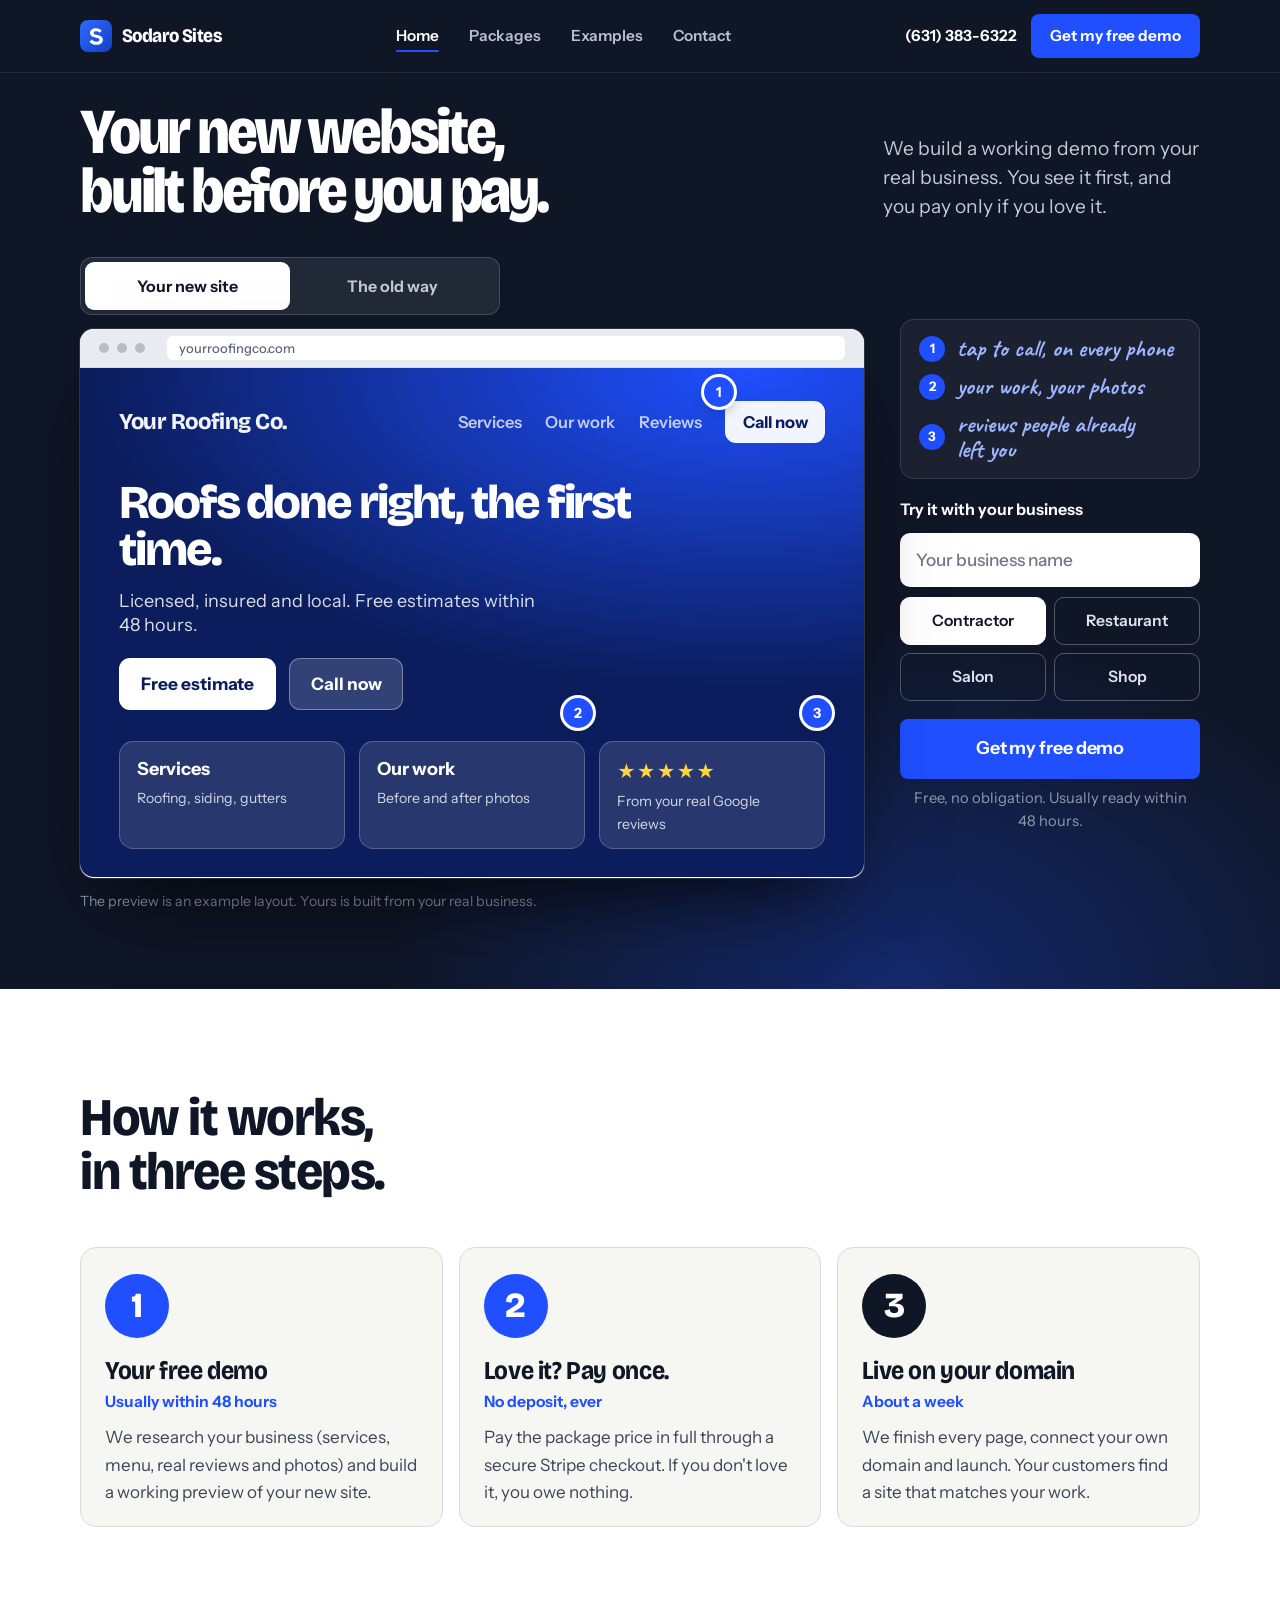
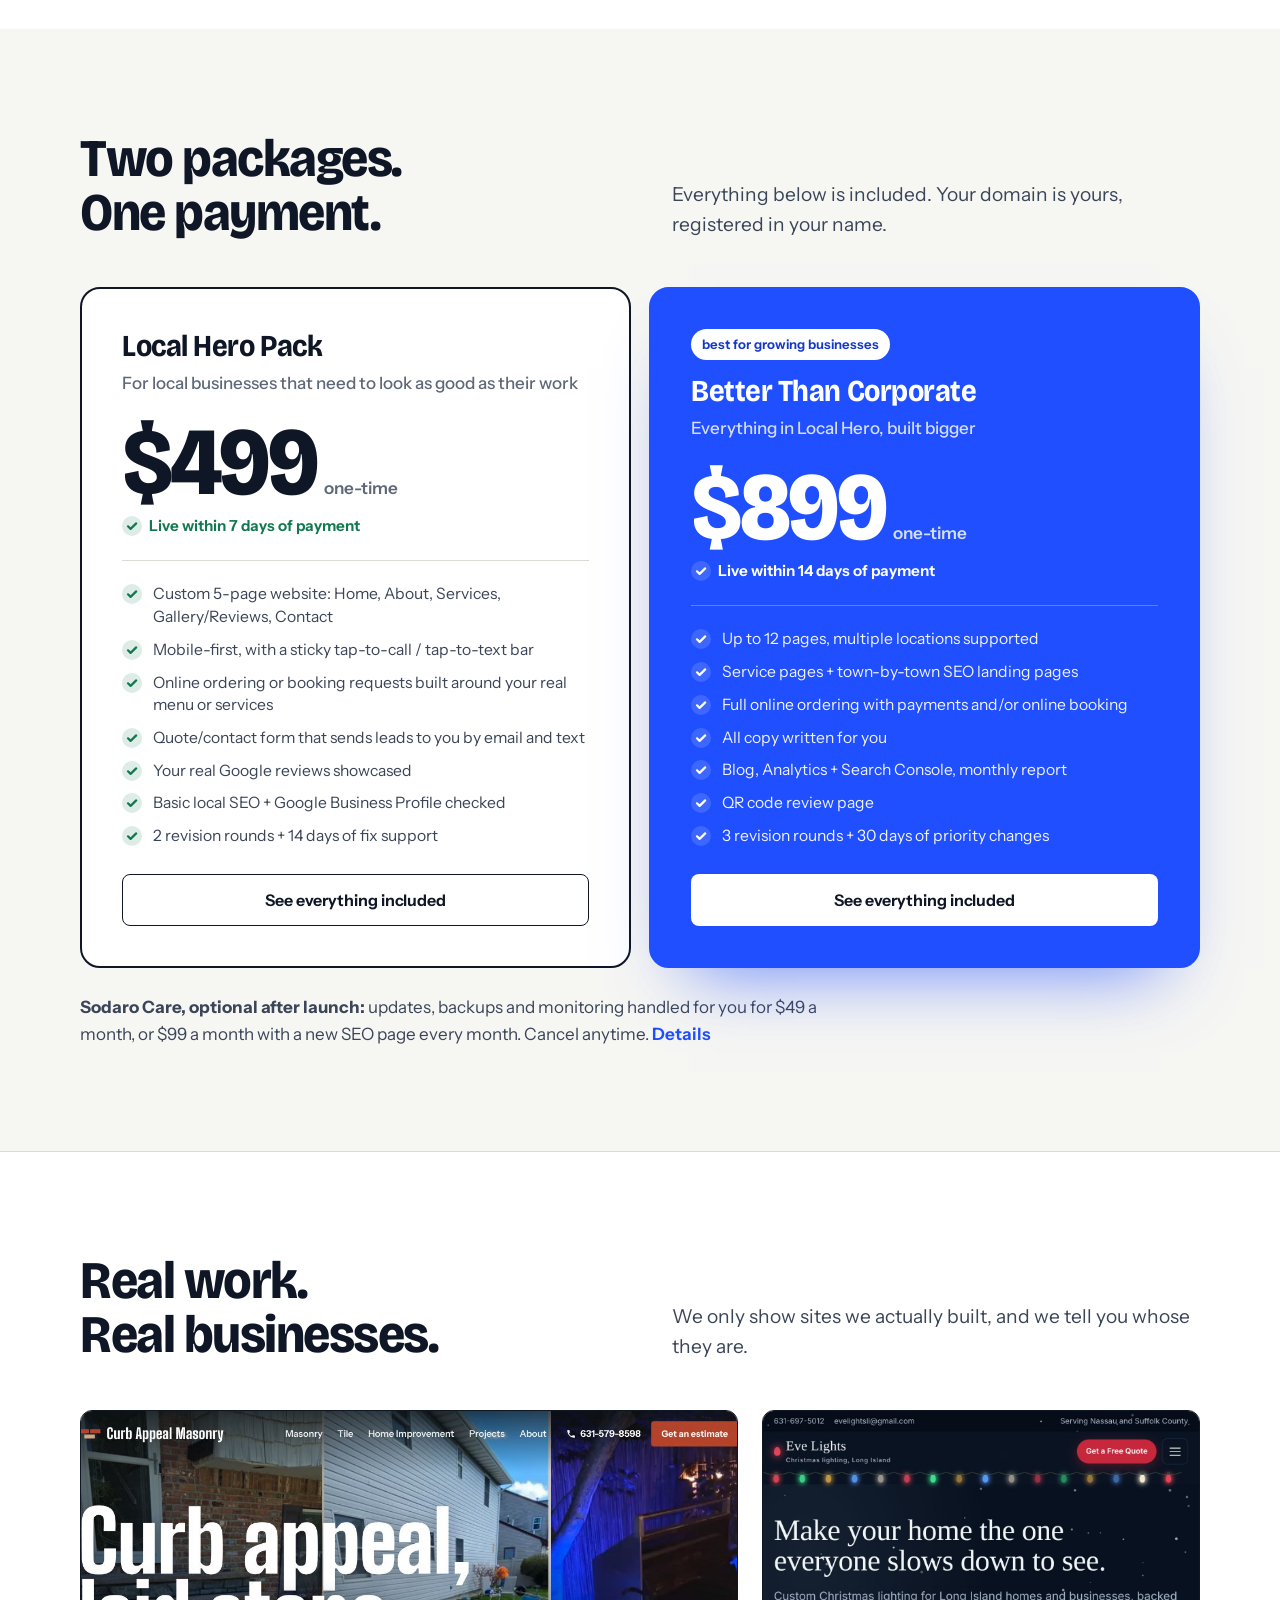
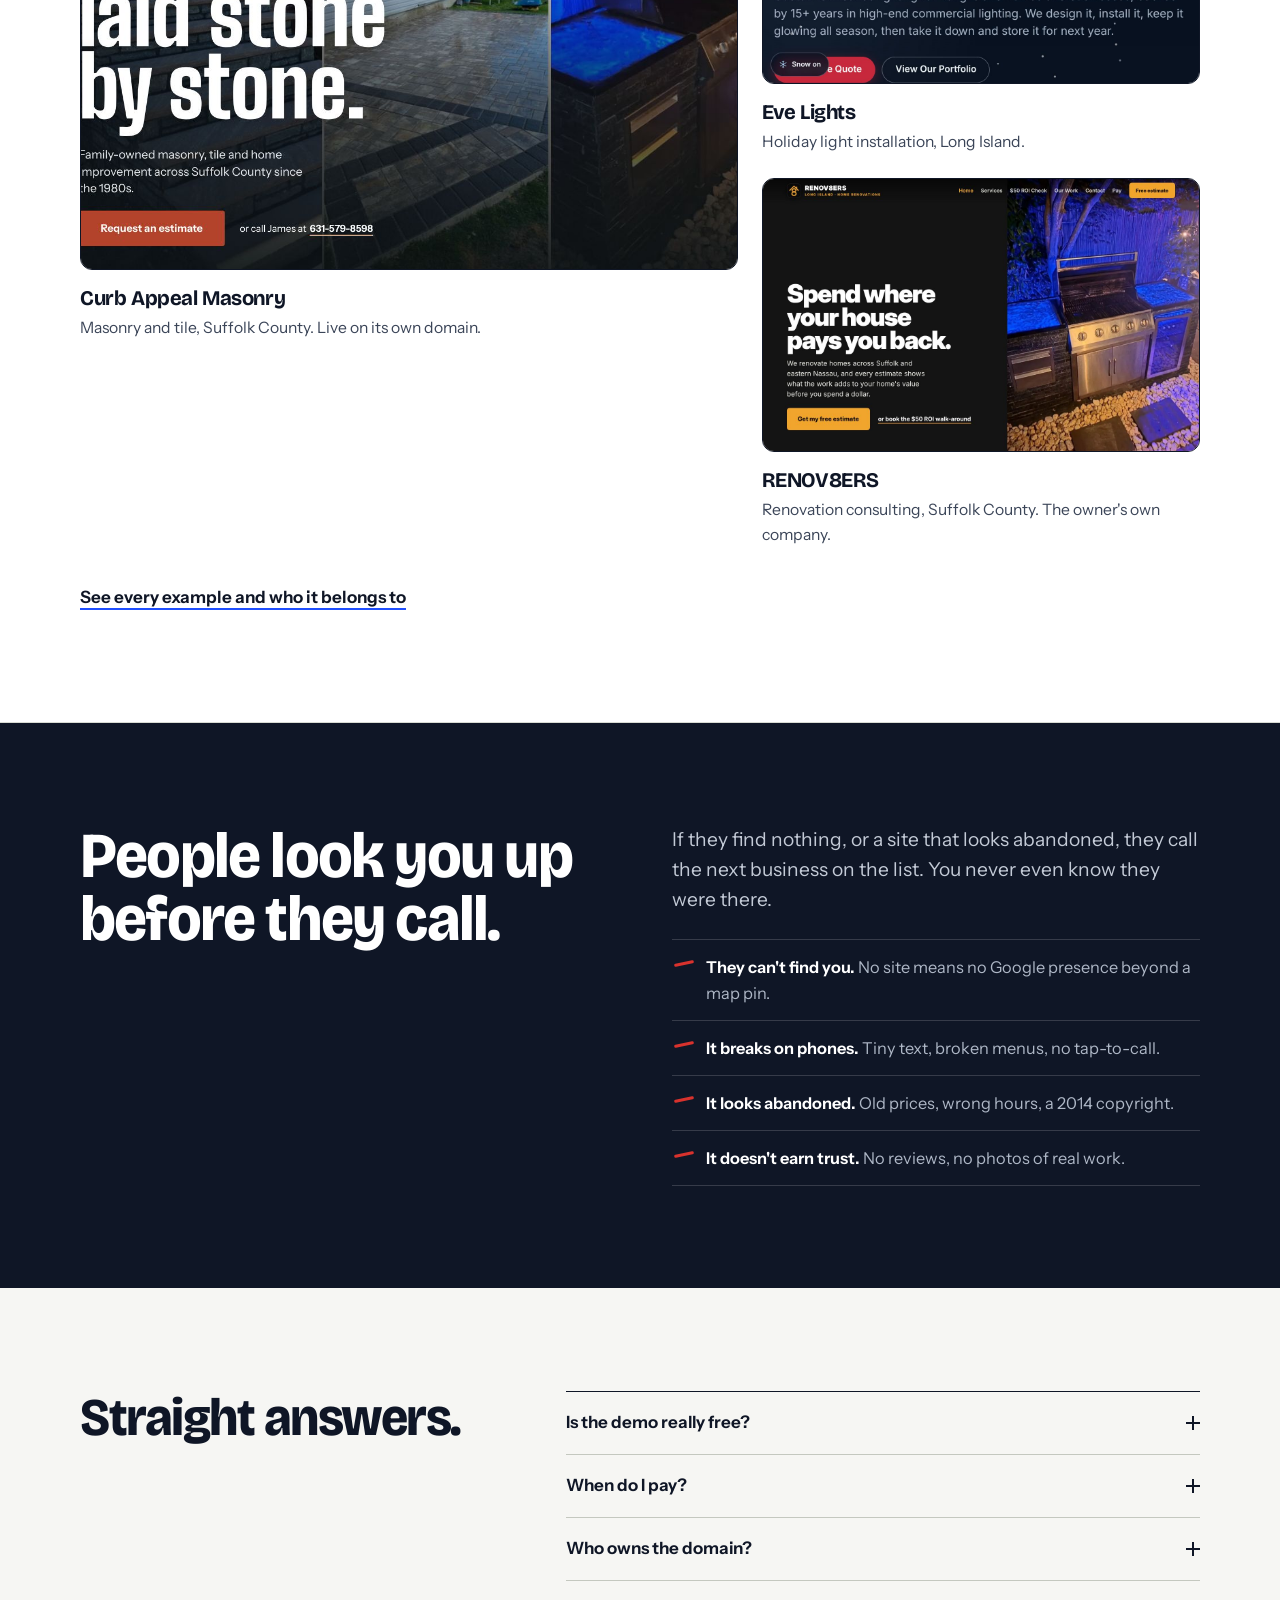
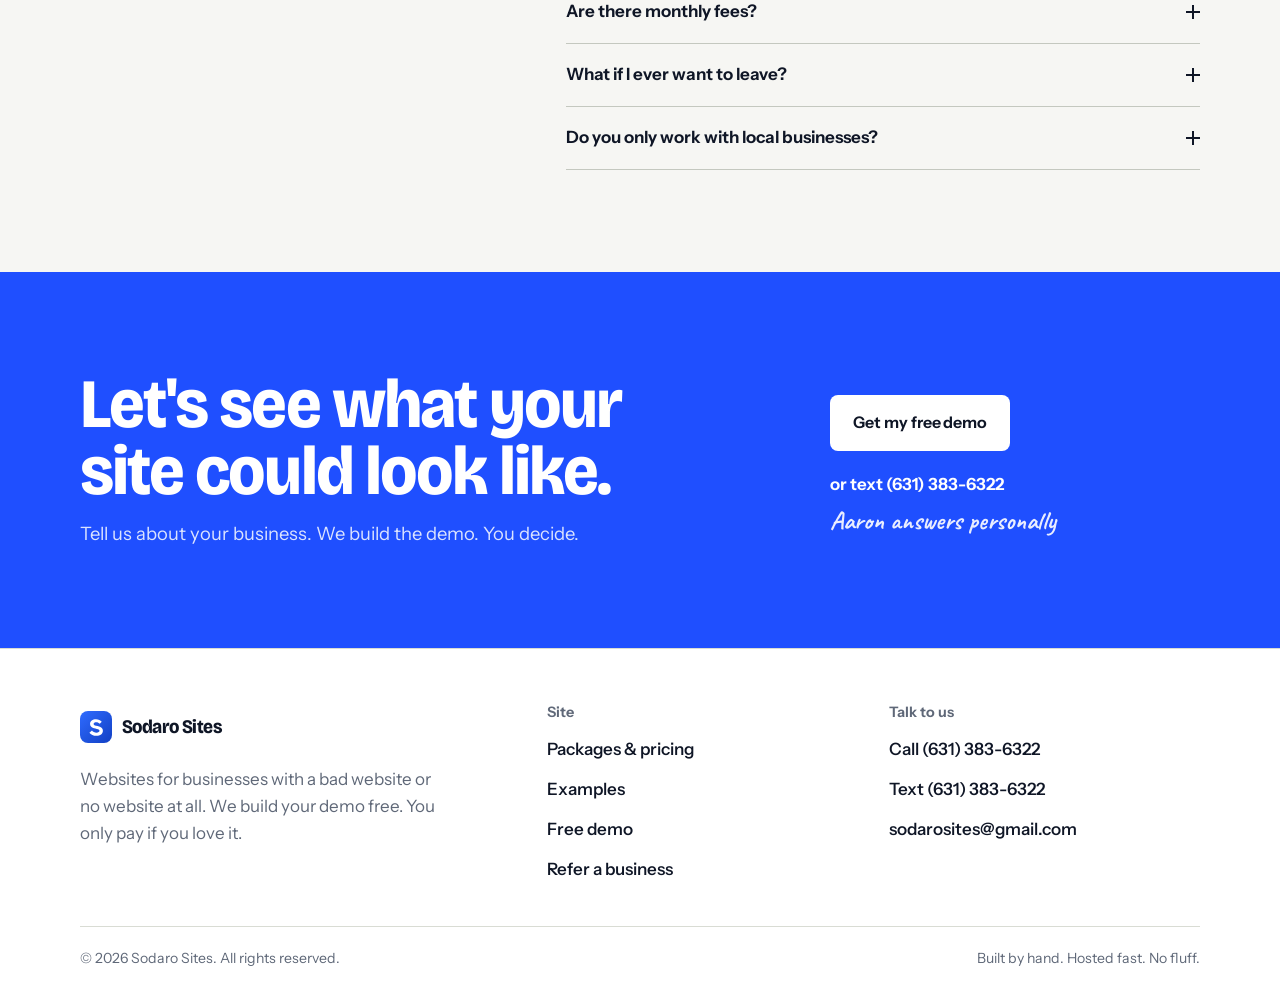
==== commit d1062060: "Bold new home page: the live new-site-vs-old-way preview is now the hero (a phone on phones), three " ====
--- a/index.html
+++ b/index.html
@@ -28,7 +28,7 @@
 <link rel="stylesheet" href="assets/css/site.css">
 <link rel="stylesheet" href="assets/css/markup.css">
 </head>
-<body>
+<body class="home">
 <a class="skip" href="#main">Skip to content</a>
 <header class="site-header">
   <div class="wrap nav">
@@ -48,17 +48,12 @@
 </header>
 <main id="main">
 
-<section class="mk-hero">
-  <div class="wrap mk-hero-grid">
-    <div class="mk-copy">
-      <h1><span class="mk-l">No website?</span> <span class="mk-l mk-struck">Bad website?<svg class="mk-strike" viewBox="0 0 400 40" preserveAspectRatio="none" aria-hidden="true"><path pathLength="1" d="M6 26 C 90 16, 210 30, 300 18 S 380 14, 394 16"/></svg></span> <span class="mk-l">Fixed.</span></h1>
-      <p class="lede">We build a working demo of your new site from your real business: your services, your photos, your reviews. You see it first. You pay only if you love it.</p>
-      <div class="btn-row" data-hero-actions>
-        <a class="btn btn-primary" id="mkCta" href="contact.html#demo">Get my free demo</a>
-        <a class="btn btn-ghost" href="tel:+16313836322">Call (631) 383-6322</a>
-      </div>
-    </div>
-
+<section class="sx" aria-labelledby="sx-h">
+  <div class="wrap sx-head">
+    <h1 id="sx-h">Your new website, built before you pay.</h1>
+    <p class="sx-sub">We build a working demo from your real business. You see it first, and you pay only if you love it.</p>
+  </div>
+  <div class="wrap sx-grid">
     <figure class="mk-stage" id="mkStage" data-view="new">
       <div class="mk-switch" role="group" aria-label="Compare">
         <button type="button" data-view="new" aria-pressed="true">Your new site</button>
@@ -83,6 +78,7 @@
             <div class="o-marq"><span>*** CALL FOR PRICES *** BEST VIEWED IN INTERNET EXPLORER *** UNDER CONSTRUCTION ***</span></div>
             <p class="o-p">We are a family owned business serving the area since 1998. Please call for hours.</p>
             <p class="o-date">Page last updated: March 2014</p>
+            <span class="o-img">our_work_photo.jpg</span>
             <span class="o-btn">Click Here To Enter</span>
           </div>
         </div>
@@ -93,51 +89,42 @@
         <span class="mk-pin pin-old p5" aria-hidden="true">2</span>
         <span class="mk-pin pin-old p6" aria-hidden="true">3</span>
       </div>
-      <ol class="mk-key key-new">
+      <figcaption>The preview is an example layout. Yours is built from your real business.</figcaption>
+    </figure>
+    <div class="sx-side">
+      <div class="sx-notes">
+        <ol class="mk-key key-new">
         <li>tap to call, on every phone</li>
         <li>your work, your photos</li>
         <li>reviews people already left you</li>
       </ol>
-      <ol class="mk-key key-old">
+        <ol class="mk-key key-old">
         <li>no phone number anywhere?</li>
         <li>customers see this date</li>
         <li>tiny and broken on a phone</li>
       </ol>
+      </div>
       <form class="mk-try" id="mkTry" autocomplete="off" onsubmit="return false">
         <label for="mkName">Try it with your business</label>
-        <div class="mk-try-row">
-          <input id="mkName" name="name" maxlength="32" placeholder="Your business name" spellcheck="false">
-          <div class="mk-trades" role="group" aria-label="Type of business">
+        <input id="mkName" name="name" maxlength="32" placeholder="Your business name" spellcheck="false">
+        <div class="mk-trades" role="group" aria-label="Type of business">
             <button type="button" data-trade="contractor" aria-pressed="true">Contractor</button>
             <button type="button" data-trade="restaurant" aria-pressed="false">Restaurant</button>
             <button type="button" data-trade="salon" aria-pressed="false">Salon</button>
             <button type="button" data-trade="shop" aria-pressed="false">Shop</button>
           </div>
-        </div>
       </form>
-      <figcaption>The preview is an example layout. Yours is built from your real business.</figcaption>
-    </figure>
-  </div>
-</section>
-
-<section class="mk-promise">
-  <div class="wrap mk-promise-grid">
-    <h2>People look you up before they call.</h2>
-    <div>
-      <p class="lede">If they find nothing, or a site that looks abandoned, they call the next business on the list. You never even know they were there.</p>
-      <ul class="mk-losses">
-        <li><b>They can't find you.</b> No site means no Google presence beyond a map pin.</li>
-        <li><b>It breaks on phones.</b> Tiny text, broken menus, no tap-to-call.</li>
-        <li><b>It looks abandoned.</b> Old prices, wrong hours, a 2014 copyright.</li>
-        <li><b>It doesn't earn trust.</b> No reviews, no photos of real work.</li>
-      </ul>
-    </div>
-  </div>
-</section>
-
-<section class="section mk-how" id="how">
-  <div class="wrap">
-    <h2>See it first. Pay only if you love it.</h2>
+      <div class="sx-act" data-hero-actions>
+        <a class="btn btn-primary sx-cta" id="mkCta" href="contact.html#demo">Get my free demo</a>
+        <p>Free, no obligation. Usually ready within 48 hours.</p>
+      </div>
+    </div>
+  </div>
+</section>
+
+<section class="section mk-how" id="how" aria-labelledby="how-h">
+  <div class="wrap">
+    <h2 id="how-h">How it works, in three steps.</h2>
     <ol class="mk-steps">
       <li><span class="mk-when">Usually within 48 hours</span><h3>Your free demo</h3><p>We research your business (services, menu, real reviews and photos) and build a working preview of your new site.</p></li>
       <li><span class="mk-when">No deposit, ever</span><h3>Love it? Pay once.</h3><p>Pay the package price in full through a secure Stripe checkout. If you don't love it, you owe nothing.</p></li>
@@ -146,34 +133,10 @@
   </div>
 </section>
 
-<section class="section mk-work" id="examples">
+<section class="section mk-packages" id="packages" aria-labelledby="pk-h">
   <div class="wrap">
     <div class="mk-work-head">
-      <h2>Real work. Real businesses.</h2>
-      <p class="lede">We only show sites we actually built, and we tell you whose they are.</p>
-    </div>
-    <div class="mk-work-grid">
-      <a class="mk-shot big" href="https://curbappealmasonryli.com" target="_blank" rel="noopener">
-        <img src="assets/img/curbappeal.jpg" width="1280" height="800" loading="lazy" alt="Curb Appeal Masonry homepage">
-        <span><b>Curb Appeal Masonry</b> Masonry and tile, Suffolk County. Live on its own domain.</span>
-      </a>
-      <a class="mk-shot" href="https://evelightsli.github.io" target="_blank" rel="noopener">
-        <img src="assets/img/evelights.jpg" width="1280" height="800" loading="lazy" alt="Eve Lights homepage">
-        <span><b>Eve Lights</b> Holiday light installation, Long Island.</span>
-      </a>
-      <a class="mk-shot" href="https://renov8ers.github.io" target="_blank" rel="noopener">
-        <img src="assets/img/renov8ers.jpg" width="1280" height="800" loading="lazy" alt="RENOV8ERS homepage">
-        <span><b>RENOV8ERS</b> Renovation consulting, Suffolk County. The owner's own company.</span>
-      </a>
-    </div>
-    <p class="mk-more"><a href="examples.html">See every example and who it belongs to</a></p>
-  </div>
-</section>
-
-<section class="section mk-packages" id="packages">
-  <div class="wrap">
-    <div class="mk-work-head">
-      <h2>Two packages. One payment.</h2>
+      <h2 id="pk-h">Two packages. One payment.</h2>
       <p class="lede">Everything below is included. Your domain is yours, registered in your name.</p>
     </div>
     <div class="pricing">
@@ -215,9 +178,48 @@
   </div>
 </section>
 
-<section class="section mk-faq" id="faq">
+<section class="section mk-work" id="examples" aria-labelledby="ex-h">
+  <div class="wrap">
+    <div class="mk-work-head">
+      <h2 id="ex-h">Real work. Real businesses.</h2>
+      <p class="lede">We only show sites we actually built, and we tell you whose they are.</p>
+    </div>
+    <div class="mk-work-grid">
+      <a class="mk-shot big" href="https://curbappealmasonryli.com" target="_blank" rel="noopener">
+        <img src="assets/img/curbappeal.jpg" width="1280" height="800" loading="lazy" alt="Curb Appeal Masonry homepage">
+        <span><b>Curb Appeal Masonry</b> Masonry and tile, Suffolk County. Live on its own domain.</span>
+      </a>
+      <a class="mk-shot" href="https://evelightsli.github.io" target="_blank" rel="noopener">
+        <img src="assets/img/evelights.jpg" width="1280" height="800" loading="lazy" alt="Eve Lights homepage">
+        <span><b>Eve Lights</b> Holiday light installation, Long Island.</span>
+      </a>
+      <a class="mk-shot" href="https://renov8ers.github.io" target="_blank" rel="noopener">
+        <img src="assets/img/renov8ers.jpg" width="1280" height="800" loading="lazy" alt="RENOV8ERS homepage">
+        <span><b>RENOV8ERS</b> Renovation consulting, Suffolk County. The owner's own company.</span>
+      </a>
+    </div>
+    <p class="mk-more"><a href="examples.html">See every example and who it belongs to</a></p>
+  </div>
+</section>
+
+<section class="mk-promise" aria-labelledby="why-h">
+  <div class="wrap mk-promise-grid">
+    <h2 id="why-h">People look you up before they call.</h2>
+    <div>
+      <p class="lede">If they find nothing, or a site that looks abandoned, they call the next business on the list. You never even know they were there.</p>
+      <ul class="mk-losses">
+        <li><b>They can't find you.</b> No site means no Google presence beyond a map pin.</li>
+        <li><b>It breaks on phones.</b> Tiny text, broken menus, no tap-to-call.</li>
+        <li><b>It looks abandoned.</b> Old prices, wrong hours, a 2014 copyright.</li>
+        <li><b>It doesn't earn trust.</b> No reviews, no photos of real work.</li>
+      </ul>
+    </div>
+  </div>
+</section>
+
+<section class="section mk-faq" id="faq" aria-labelledby="faq-h">
   <div class="wrap mk-faq-grid">
-    <h2>Straight answers.</h2>
+    <h2 id="faq-h">Straight answers.</h2>
     <div class="faq">
       <details><summary>Is the demo really free?</summary><p>Yes. We build a working preview of your new site at no cost and with no obligation. If you don't love it, you owe nothing.</p></details>
       <details><summary>When do I pay?</summary><p>Only after you've seen and approved your demo. You pay the full package price once, through a secure Stripe checkout. There's no deposit and no surprise invoice later.</p></details>
@@ -229,10 +231,10 @@
   </div>
 </section>
 
-<section class="mk-close">
+<section class="mk-close" aria-labelledby="close-h">
   <div class="wrap mk-close-grid">
     <div>
-      <h2>Let's see what your site could look like.</h2>
+      <h2 id="close-h">Let's see what your site could look like.</h2>
       <p>Tell us about your business. We build the demo. You decide.</p>
     </div>
     <div class="mk-close-acts">
--- a/assets/css/markup.css
+++ b/assets/css/markup.css
@@ -1,35 +1,53 @@
-/* Sodaro Sites home: "the redline". A red pen strikes "Bad website?" once on load; the example site builds in beside it.
-   Numbered pins on the preview point to the notes listed under it, so nothing ever sits on top of anything else.
-   After the load, motion only answers what the visitor does. */
+/* Sodaro Sites home: the product is the hero.
+   An ink "review room": the example site sits big in the middle, a red pen marks up the old way, a cobalt pen marks
+   what we fix, and the notes sit beside it like a design review. On a phone the preview turns into a phone, because
+   that is where your customers see you. One build-and-ink sequence on load; after that, motion only answers the visitor. */
+
+/* ---------------------------------------------------------------- header on the ink hero */
+.home .site-header { background: var(--ink); border-bottom-color: rgba(255, 255, 255, .08); }
+.home .site-header.scrolled { border-bottom-color: rgba(255, 255, 255, .14); }
+.home .site-header .brand, .home .nav-phone, .home .nav-links a[aria-current="page"] { color: #fff; }
+.home .nav-links a { color: #b9c1d1; }
+.home .nav-links a:hover { color: #fff; }
+.home .menu-btn span, .home .menu-btn span::before, .home .menu-btn span::after { background: #fff; }
+.home.menu-open .menu-btn span { background: transparent; }
 
 /* ---------------------------------------------------------------- hero */
-.mk-hero { padding: clamp(28px, 5vw, 72px) 0 clamp(48px, 7vw, 96px); position: relative; }
-.mk-hero-grid { display: grid; grid-template-columns: minmax(0, .9fr) minmax(0, 1.1fr); gap: clamp(32px, 5vw, 72px); align-items: center; }
-.mk-copy h1 { font-size: clamp(3.1rem, 6vw, 5.6rem); line-height: .94; letter-spacing: -0.05em; font-weight: 800; font-stretch: 88%; margin-bottom: 24px; }
-.mk-l { display: block; }
-.mk-struck { position: relative; display: inline-block; color: #8b93a3; }
-.mk-strike { position: absolute; left: -3%; width: 106%; top: 34%; height: .42em; overflow: visible; pointer-events: none; }
-.mk-strike path { fill: none; stroke: var(--red); stroke-width: 7; stroke-linecap: round; vector-effect: non-scaling-stroke; stroke-dasharray: 1; stroke-dashoffset: 0; }
-.mk-copy .lede { max-width: 32em; margin-bottom: 26px; }
-
-/* ---------------------------------------------------------------- the stage: one browser, two states, pins + key */
+.sx { background: var(--ink); color: #fff; padding: clamp(22px, 4vw, 48px) 0 clamp(40px, 6vw, 80px); position: relative; overflow: hidden; }
+.sx::before { content: ""; position: absolute; inset: auto -10% -40% 30%; height: 80%; background: radial-gradient(closest-side, rgba(31, 79, 255, .32), rgba(31, 79, 255, 0)); pointer-events: none; }
+.sx-head { position: relative; display: grid; gap: 10px 64px; margin-bottom: clamp(18px, 3vw, 36px); }
+.sx h1 { color: #fff; font-size: clamp(2.5rem, 11vw, 5.4rem); line-height: .92; letter-spacing: -.05em; font-weight: 800; font-stretch: 85%; margin: 0; max-width: 13ch; }
+.sx-sub { color: #c3cad6; font-size: clamp(1.05rem, 1.5vw, 1.25rem); line-height: 1.5; margin: 0; max-width: 34ch; }
+@media (min-width: 981px) {
+  .sx-head { grid-template-columns: minmax(0, 1.4fr) minmax(0, .6fr); align-items: end; }
+  .sx { padding-top: 30px; }
+  .sx h1 { max-width: 15ch; font-size: clamp(3.4rem, 5vw, 4.9rem); }
+}
+.sx-grid { position: relative; display: grid; gap: 22px; }
+@media (min-width: 981px) { .sx-grid { grid-template-columns: minmax(0, 1fr) 300px; gap: 36px; align-items: start; } }
+
+/* the switch: big, like two tabs on the preview */
 .mk-stage { margin: 0; position: relative; }
-.mk-switch { display: inline-flex; padding: 3px; margin-bottom: 14px; background: var(--white); border: 1px solid var(--line-2); border-radius: 10px; }
-.mk-switch button { font: 600 .92rem var(--font); color: var(--ink-2); background: none; border: 0; min-height: 40px; padding: 0 14px; border-radius: 7px; cursor: pointer; transition: background-color .18s ease, color .18s ease; }
-.mk-switch button[aria-pressed="true"] { background: var(--ink); color: #fff; }
-.mk-switch button[data-view="old"][aria-pressed="true"] { background: var(--red); }
-.mk-frame { position: relative; aspect-ratio: 600 / 420; border-radius: 12px; background: #fff; border: 1.5px solid var(--ink); box-shadow: var(--lift); }
-.mk-bar { position: absolute; top: 0; left: 0; right: 0; height: 7.6%; display: flex; align-items: center; gap: 1%; padding: 0 2.4%; background: var(--desk); border-bottom: 1px solid var(--line-2); border-radius: 10px 10px 0 0; z-index: 2; }
-.mk-bar i { width: 1.6%; aspect-ratio: 1; border-radius: 50%; background: var(--ink); opacity: .22; }
-.mk-bar b { margin-left: 2%; flex: 1; font: 500 clamp(9px, 1.1vw, 12px) var(--font); color: var(--muted); background: #fff; border-radius: 5px; padding: .3em .9em; white-space: nowrap; overflow: hidden; text-overflow: ellipsis; }
-.mk-screen { position: absolute; top: 7.6%; left: 0; right: 0; bottom: 0; overflow: hidden; border-radius: 0 0 10px 10px; container-type: inline-size; }
+.mk-switch { display: grid; grid-template-columns: 1fr 1fr; width: 100%; max-width: 420px; padding: 4px; margin: 0 auto 14px; background: rgba(255, 255, 255, .08); border: 1px solid rgba(255, 255, 255, .16); border-radius: 12px; }
+@media (min-width: 701px) { .mk-switch { margin: 0 0 14px; } }
+.mk-switch button { font: 650 1rem var(--font); color: #c3cad6; background: none; border: 0; min-height: 48px; padding: 0 14px; border-radius: 9px; cursor: pointer; transition: background-color .18s ease, color .18s ease, transform .16s var(--ease); }
+.mk-switch button:active { transform: scale(.97); }
+.mk-switch button[aria-pressed="true"] { background: #fff; color: var(--ink); }
+.mk-switch button[data-view="old"][aria-pressed="true"] { background: var(--red); color: #fff; }
+
+/* ---------------------------------------------------------------- the preview */
+.mk-frame { position: relative; aspect-ratio: 600 / 420; border-radius: 14px; background: #fff; box-shadow: 0 0 0 1px rgba(255, 255, 255, .14), 0 40px 80px -30px rgba(0, 0, 0, .8); }
+.mk-bar { position: absolute; top: 0; left: 0; right: 0; height: 7.2%; display: flex; align-items: center; gap: 1%; padding: 0 2.4%; background: #e9ebf0; border-bottom: 1px solid #d4d8e0; border-radius: 14px 14px 0 0; z-index: 2; }
+.mk-bar i { width: 1.4%; aspect-ratio: 1; border-radius: 50%; background: var(--ink); opacity: .22; }
+.mk-bar b { margin-left: 2%; flex: 1; font: 500 clamp(10px, 1.1vw, 13px) var(--font); color: var(--muted); background: #fff; border-radius: 6px; padding: .3em .9em; white-space: nowrap; overflow: hidden; text-overflow: ellipsis; }
+.mk-screen { position: absolute; top: 7.2%; left: 0; right: 0; bottom: 0; overflow: hidden; border-radius: 0 0 14px 14px; container-type: inline-size; }
 
 /* the new site, themed per trade */
 .mk-new { position: absolute; inset: 0; padding: 4.2cqw 5cqw; color: #fff; background: radial-gradient(120% 90% at 85% 0%, var(--t1), var(--t2) 70%); transition: opacity .4s ease, background .5s ease; }
 .mk-nav { display: flex; align-items: center; gap: 3cqw; font-size: 2.1cqw; font-weight: 600; opacity: .95; }
 .mk-nav b { font-family: var(--display); font-size: 2.9cqw; font-weight: 750; letter-spacing: -.02em; margin-right: auto; max-width: 40%; white-space: nowrap; overflow: hidden; text-overflow: ellipsis; }
 .mk-nav span { opacity: .78; }
-.mk-call { font-style: normal; background: #fff; color: var(--t2); padding: 1cqw 2.2cqw; border-radius: 1.4cqw; font-weight: 750; }
+.mk-call { font-style: normal; background: #fff; color: var(--t2); padding: 1cqw 2.2cqw; border-radius: 1.4cqw; font-weight: 750; white-space: nowrap; }
 .mk-headline { font-family: var(--display); font-weight: 800; font-size: 6cqw; line-height: 1; letter-spacing: -.045em; margin: 4.6cqw 0 2cqw; max-width: 74%; }
 .mk-sub { color: #fff; opacity: .85; font-size: 2.3cqw; line-height: 1.35; max-width: 64%; margin: 0 0 2.6cqw; }
 .mk-ctas { display: flex; gap: 1.6cqw; }
@@ -49,14 +67,15 @@
 @keyframes mkMarq { to { transform: translateX(-100%); } }
 .o-p { font-size: 2.6cqw; color: #333; margin: 0 0 2cqw; max-width: 80%; }
 .o-date { font-size: 2.4cqw; color: #333; margin: 0 0 2cqw; }
+.o-img { display: flex; align-items: center; justify-content: center; width: 46%; height: 14cqw; margin: 0 0 2cqw; border: .3cqw solid #9a9a9a; background: #e9e9e9; color: #777; font-size: 1.8cqw; }
 .o-btn { display: inline-block; border: .4cqw outset #ccc; background: #ddd; color: #000; font-size: 2.2cqw; padding: .4cqw 1.6cqw; }
 .mk-stage[data-view="old"] .mk-new { opacity: 0; }
 .mk-stage[data-view="old"] .mk-old { opacity: 1; }
 
-/* pins on the preview, key under it */
+/* pins on the preview */
 .mk-pin {
-  position: absolute; z-index: 3; width: 28px; height: 28px; margin: -14px 0 0 -14px; border-radius: 50%;
-  display: grid; place-items: center; font: 700 .85rem/1 var(--font); color: #fff;
+  position: absolute; z-index: 3; width: 30px; height: 30px; margin: -15px 0 0 -15px; border-radius: 50%;
+  display: grid; place-items: center; font: 700 .88rem/1 var(--font); color: #fff;
   box-shadow: 0 0 0 3px #fff, 0 6px 14px -4px rgba(15, 22, 38, .5);
   opacity: 0; transform: scale(.9); transition: opacity .25s ease, transform .3s var(--ease);
 }
@@ -71,43 +90,126 @@
 .mk-stage.inked[data-view="new"] .pin-new, .mk-stage.inked[data-view="old"] .pin-old { opacity: 1; transform: none; }
 .mk-stage.inked .p2, .mk-stage.inked .p5 { transition-delay: .08s; }
 .mk-stage.inked .p3, .mk-stage.inked .p6 { transition-delay: .16s; }
-
-.mk-key { list-style: none; counter-reset: k; margin: 16px 0 0; padding: 0; display: grid; grid-template-columns: repeat(3, minmax(0, 1fr)); gap: 6px 18px; }
-.mk-key li { counter-increment: k; display: flex; align-items: flex-start; gap: 8px; font-family: var(--pen); font-weight: 700; font-size: 1.3rem; line-height: 1.05; }
-.mk-key li::before { content: counter(k); flex: none; width: 22px; height: 22px; margin-top: 1px; border-radius: 50%; display: grid; place-items: center; font: 700 .76rem/1 var(--font); color: #fff; }
-.key-new li { color: var(--cobalt); }
+.mk-stage figcaption { margin: 12px 0 0; font-size: .88rem; color: #8f99ab; }
+
+/* on a phone the preview is a phone */
+@media (max-width: 700px) {
+  .mk-frame { aspect-ratio: 10 / 17; max-width: 340px; margin: 0 auto; border-radius: 34px; border: 7px solid #000; box-shadow: 0 0 0 1px rgba(255, 255, 255, .2), 0 40px 70px -30px rgba(0, 0, 0, .9); }
+  .mk-bar { height: 8%; border-radius: 27px 27px 0 0; padding: 0 5%; justify-content: center; }
+  .mk-bar i { display: none; }
+  .mk-bar b { flex: 0 1 auto; margin: 0; text-align: center; font-size: 12px; }
+  .mk-screen { top: 8%; border-radius: 0 0 27px 27px; }
+  .mk-new { padding: 6cqw; }
+  .mk-nav { font-size: 3.6cqw; }
+  .mk-nav span { display: none; }
+  .mk-nav b { font-size: 5cqw; max-width: 58%; }
+  .mk-call { padding: 2.2cqw 3.8cqw; border-radius: 2.6cqw; }
+  .mk-headline { font-size: 11.6cqw; margin: 11cqw 0 4cqw; max-width: 100%; }
+  .mk-sub { font-size: 4.4cqw; max-width: 100%; margin-bottom: 5cqw; }
+  .mk-ctas { gap: 2.4cqw; }
+  .mk-ctas b { font-size: 4.2cqw; padding: 3cqw 4.6cqw; border-radius: 2.6cqw; }
+  .mk-cards { left: 6cqw; right: 6cqw; bottom: 6cqw; grid-template-columns: 1fr; gap: 2.4cqw; }
+  .mk-cards > div { padding: 2.6cqw 4cqw; border-radius: 3cqw; }
+  .mk-cards b { font-size: 4.2cqw; }
+  .mk-cards small { font-size: 3.4cqw; }
+  .mk-review span { font-size: 4.2cqw; }
+  /* the old site is not built for phones: it just shrinks */
+  .mk-old { padding: 4cqw; }
+  .o-img { width: 100%; height: 56cqw; font-size: 3.4cqw; margin: 2cqw 0 4cqw; }
+  .p1 { left: 84%; top: 8.6%; }
+  .p2 { left: 89%; top: 75.6%; }
+  .p3 { left: 89%; top: 89.4%; }
+  .p4 { left: 88%; top: 7.5%; }
+  .p5 { left: 46%; top: 26%; }
+  .p6 { left: 88%; top: 20.5%; }
+  .mk-pin { width: 28px; height: 28px; margin: -14px 0 0 -14px; font-size: .82rem; }
+  .mk-stage figcaption { text-align: center; }
+}
+
+/* ---------------------------------------------------------------- notes, try-it and the one action */
+.sx-side { display: grid; gap: 18px; align-content: start; }
+@media (min-width: 981px) { .sx-side { padding-top: 62px; } }
+.sx-notes { background: rgba(255, 255, 255, .05); border: 1px solid rgba(255, 255, 255, .12); border-radius: 14px; padding: 16px 18px; }
+.mk-key { list-style: none; counter-reset: k; margin: 0; padding: 0; display: grid; gap: 12px; }
+.mk-key li { counter-increment: k; display: flex; align-items: center; gap: 12px; font-family: var(--pen); font-weight: 700; font-size: 1.5rem; line-height: 1.05; }
+.mk-key li::before { content: counter(k); flex: none; width: 26px; height: 26px; border-radius: 50%; display: grid; place-items: center; font: 700 .82rem/1 var(--font); color: #fff; }
+.key-new li { color: #9db4ff; }
 .key-new li::before { background: var(--cobalt); }
-.key-old li { color: var(--red); }
+.key-old li { color: #ff8a85; }
 .key-old li::before { background: var(--red); }
-.mk-stage[data-view="new"] .key-old, .mk-stage[data-view="old"] .key-new { display: none; }
-
-/* try it */
-.mk-try { margin: 18px 0 0; padding: 16px; background: var(--white); border: 1px solid var(--line-2); border-radius: 12px; }
-.mk-try label { display: block; font-weight: 650; font-size: .95rem; color: var(--ink); margin: 0 0 8px; }
-.mk-try-row { display: grid; grid-template-columns: minmax(0, 1fr) auto; gap: 10px; align-items: center; }
-.mk-try input { width: 100%; font: 500 1.05rem var(--font); color: var(--ink); background: var(--paper); border: 1.5px solid var(--line-2); border-radius: 9px; padding: 10px 14px; min-height: 48px; }
-.mk-try input:focus { outline: none; border-color: var(--cobalt); box-shadow: 0 0 0 4px rgba(31, 79, 255, .14); background: #fff; }
-.mk-trades { display: flex; flex-wrap: wrap; gap: 6px; }
-.mk-trades button { font: 600 .92rem var(--font); color: var(--ink-2); background: transparent; border: 1.5px solid var(--line-2); min-height: 44px; padding: 0 12px; border-radius: 8px; cursor: pointer; transition: background-color .15s ease, color .15s ease, border-color .15s ease, transform .16s var(--ease); }
-.mk-trades button:hover { border-color: var(--ink); color: var(--ink); }
+.mk-stage[data-view="new"] ~ .sx-side .key-old, .mk-stage[data-view="old"] ~ .sx-side .key-new { display: none; }
+
+.mk-try { margin: 0; display: grid; gap: 10px; }
+.mk-try label { font-weight: 650; font-size: 1rem; color: #fff; margin: 0; }
+.mk-try input { width: 100%; font: 500 1.08rem var(--font); color: var(--ink); background: #fff; border: 2px solid #fff; border-radius: 10px; padding: 10px 14px; min-height: 54px; }
+.mk-try input::placeholder { color: #6f7787; }
+.mk-try input:focus { outline: none; border-color: var(--cobalt); box-shadow: 0 0 0 4px rgba(31, 79, 255, .35); }
+.mk-trades { display: grid; grid-template-columns: repeat(2, minmax(0, 1fr)); gap: 8px; }
+.mk-trades button { font: 600 .98rem var(--font); color: #dfe4ee; background: transparent; border: 1.5px solid rgba(255, 255, 255, .28); min-height: 48px; padding: 0 12px; border-radius: 10px; cursor: pointer; transition: background-color .15s ease, color .15s ease, border-color .15s ease, transform .16s var(--ease); }
+.mk-trades button:hover { border-color: #fff; color: #fff; }
 .mk-trades button:active { transform: scale(.97); }
-.mk-trades button[aria-pressed="true"] { background: var(--ink); border-color: var(--ink); color: #fff; }
-.mk-stage figcaption { margin: 12px 0 0; font-size: .88rem; color: var(--muted); }
-
-/* the one load moment: the example site builds in, the pen strikes, the pins land */
+.mk-trades button[aria-pressed="true"] { background: #fff; border-color: #fff; color: var(--ink); }
+.sx-act { display: grid; gap: 8px; }
+.sx-cta { min-height: 60px; font-size: 1.12rem; width: 100%; }
+.sx-act p { margin: 0; color: #8f99ab; font-size: .92rem; text-align: center; }
+
+/* the one load moment: the example site builds in, the pen marks it up */
+@keyframes mkBlock { from { opacity: 0; transform: translate3d(0, 10px, 0); } }
+@keyframes mkRise { from { opacity: 0; transform: translate3d(0, 14px, 0); } }
 @media (prefers-reduced-motion: no-preference) {
-  .mk-strike path { stroke-dashoffset: 1; animation: mkDraw .55s var(--ease-io) .45s forwards; }
-  .mk-struck { animation: mkGrey .3s ease .7s both; }
+  .sx h1 { animation: mkRise .7s var(--ease) both; }
+  .sx-sub { animation: mkRise .7s var(--ease) .08s both; }
   .mk-stage.build .b1, .mk-stage.build .b2, .mk-stage.build .b3, .mk-stage.build .b4 { animation: mkBlock .6s var(--ease) both; }
   .mk-stage.build .b2 { animation-delay: .1s; } .mk-stage.build .b3 { animation-delay: .2s; } .mk-stage.build .b4 { animation-delay: .32s; }
 }
-@keyframes mkDraw { to { stroke-dashoffset: 0; } }
-@keyframes mkGrey { from { color: var(--ink); } }
-@keyframes mkBlock { from { opacity: 0; transform: translate3d(0, 10px, 0); } }
 .mk-new.swap > * { opacity: 0; transform: translate3d(0, 6px, 0); }
 .mk-new > * { transition: opacity .22s ease, transform .22s var(--ease); }
 
-/* ---------------------------------------------------------------- the rest of the page */
+/* ---------------------------------------------------------------- three steps */
+.mk-how { background: var(--white); }
+.mk-how h2, .mk-work-head h2, .mk-faq h2 { max-width: 16ch; }
+.mk-steps { list-style: none; counter-reset: s; padding: 0; margin: clamp(24px, 4vw, 48px) 0 0; display: grid; grid-template-columns: repeat(3, minmax(0, 1fr)); gap: 16px; }
+.mk-steps li { counter-increment: s; display: flex; flex-direction: column; padding: 26px 24px 20px; border-radius: 16px; background: var(--paper); border: 1px solid var(--line); }
+.mk-steps li::before { content: counter(s); display: grid; place-items: center; width: 64px; height: 64px; border-radius: 50%; background: var(--cobalt); color: #fff; font-family: var(--display); font-size: 2.2rem; font-weight: 800; line-height: 1; margin-bottom: 18px; }
+.mk-steps li:nth-child(3)::before { background: var(--ink); }
+.mk-steps h3 { order: 1; font-size: 1.6rem; margin-bottom: 4px; }
+.mk-when { order: 2; font-weight: 650; font-size: .98rem; color: var(--cobalt); margin-bottom: 10px; }
+.mk-steps p { order: 3; margin: 0; }
+
+/* ---------------------------------------------------------------- packages: two striking cards */
+.mk-packages { background: var(--paper); }
+.mk-packages .pricing { gap: 18px; }
+.mk-packages .plan { border: 2px solid var(--ink); border-radius: 20px; box-shadow: none; }
+.mk-packages .price strong { font-size: clamp(4rem, 8vw, 6rem); }
+.mk-packages .plan.featured { background: var(--cobalt); border-color: var(--cobalt); color: #fff; box-shadow: 0 40px 70px -40px rgba(31, 79, 255, .7); }
+.mk-packages .plan.featured h3, .mk-packages .plan.featured .price strong { color: #fff; }
+.mk-packages .plan.featured .for, .mk-packages .plan.featured .price span { color: #d5ddff; }
+.mk-packages .plan.featured .speed { color: #fff; border-bottom-color: rgba(255, 255, 255, .28); }
+.mk-packages .plan.featured .checklist li { color: #eef1ff; }
+.mk-packages .plan.featured .tick { color: #fff; }
+.mk-packages .plan.featured .badge { background: #fff; color: var(--cobalt-deep); }
+.mk-packages .plan.featured .btn-primary { background: #fff; color: var(--ink); }
+.mk-packages .plan.featured .btn-primary:hover { background: var(--cobalt-soft); }
+.mk-care { margin: 26px 0 0; max-width: 46em; color: var(--ink-2); }
+.mk-care a { font-weight: 650; }
+
+/* ---------------------------------------------------------------- real work */
+.mk-work { background: var(--white); border-top: 1px solid var(--line); border-bottom: 1px solid var(--line); }
+.mk-work-head { display: grid; grid-template-columns: minmax(0, 1fr) minmax(0, 1fr); gap: 16px 64px; align-items: end; margin-bottom: clamp(24px, 4vw, 48px); }
+.mk-work-head h2 { margin: 0; }
+.mk-work-head .lede { margin: 0; }
+.mk-work-grid { display: grid; grid-template-columns: minmax(0, 1.5fr) minmax(0, 1fr); grid-template-rows: auto auto; gap: 24px; }
+.mk-shot { display: block; color: var(--ink); text-decoration: none !important; }
+.mk-shot.big { grid-row: span 2; }
+.mk-shot img { width: 100%; height: auto; aspect-ratio: 16 / 10; object-fit: cover; object-position: top; border-radius: 12px; border: 1px solid var(--ink); transition: transform .3s var(--ease); }
+.mk-shot.big img { aspect-ratio: 16 / 11.2; }
+@media (hover: hover) and (pointer: fine) { .mk-shot:hover img { transform: translateY(-3px); } }
+.mk-shot span { display: block; margin-top: 12px; color: var(--ink-2); font-size: .98rem; }
+.mk-shot span b { display: block; font-family: var(--display); font-size: 1.3rem; color: var(--ink); letter-spacing: -.02em; }
+.mk-more { margin: 28px 0 0; font-weight: 650; }
+.mk-more a { display: inline-flex; align-items: center; min-height: 44px; color: var(--ink); text-decoration: underline; text-decoration-color: var(--cobalt); text-decoration-thickness: 2px; text-underline-offset: 5px; }
+
+/* ---------------------------------------------------------------- why it matters */
 .mk-promise { background: var(--ink); color: #fff; padding: clamp(56px, 8vw, 104px) 0; }
 .mk-promise-grid { display: grid; grid-template-columns: minmax(0, 1fr) minmax(0, 1fr); gap: clamp(24px, 5vw, 80px); align-items: start; }
 .mk-promise h2 { color: #fff; font-size: clamp(2.3rem, 5vw, 4rem); line-height: .98; }
@@ -117,33 +219,6 @@
 .mk-losses li b { color: #fff; font-weight: 650; }
 .mk-losses li::before { content: ""; position: absolute; left: 2px; top: 1.35em; width: 20px; height: 3px; border-radius: 2px; background: var(--red); transform: rotate(-12deg); }
 
-.mk-how h2, .mk-work-head h2, .mk-faq h2 { max-width: 16ch; }
-.mk-steps { list-style: none; counter-reset: s; padding: 0; margin: clamp(24px, 4vw, 48px) 0 0; display: grid; grid-template-columns: repeat(3, minmax(0, 1fr)); border-top: 1.5px solid var(--ink); }
-.mk-steps li { counter-increment: s; padding: 24px 26px 6px 0; display: flex; flex-direction: column; }
-.mk-steps li + li { padding-left: 26px; border-left: 1px solid var(--line-2); }
-.mk-steps li::before { content: counter(s); display: block; font-family: var(--display); font-size: clamp(3rem, 5vw, 4.4rem); font-weight: 800; line-height: .9; letter-spacing: -.05em; color: var(--cobalt); margin-bottom: 14px; }
-.mk-steps h3 { order: 1; font-size: 1.5rem; margin-bottom: 4px; }
-.mk-when { order: 2; font-weight: 650; font-size: .95rem; color: var(--cobalt); margin-bottom: 10px; }
-.mk-steps p { order: 3; }
-
-.mk-work { background: var(--white); border-top: 1px solid var(--line); border-bottom: 1px solid var(--line); }
-.mk-work-head { display: grid; grid-template-columns: minmax(0, 1fr) minmax(0, 1fr); gap: 16px 64px; align-items: end; margin-bottom: clamp(24px, 4vw, 48px); }
-.mk-work-head h2 { margin: 0; }
-.mk-work-head .lede { margin: 0; }
-.mk-work-grid { display: grid; grid-template-columns: minmax(0, 1.5fr) minmax(0, 1fr); grid-template-rows: auto auto; gap: 24px; }
-.mk-shot { display: block; color: var(--ink); text-decoration: none !important; }
-.mk-shot.big { grid-row: span 2; }
-.mk-shot img { width: 100%; height: auto; aspect-ratio: 16 / 10; object-fit: cover; object-position: top; border-radius: 10px; border: 1px solid var(--ink); transition: transform .3s var(--ease); }
-.mk-shot.big img { aspect-ratio: 16 / 11.2; }
-@media (hover: hover) and (pointer: fine) { .mk-shot:hover img { transform: translateY(-3px); } }
-.mk-shot span { display: block; margin-top: 12px; color: var(--ink-2); font-size: .98rem; }
-.mk-shot span b { display: block; font-family: var(--display); font-size: 1.3rem; color: var(--ink); letter-spacing: -.02em; }
-.mk-more { margin: 28px 0 0; font-weight: 650; }
-.mk-more a { display: inline-flex; align-items: center; min-height: 44px; color: var(--ink); text-decoration: underline; text-decoration-color: var(--cobalt); text-decoration-thickness: 2px; text-underline-offset: 5px; }
-
-.mk-care { margin: 28px 0 0; max-width: 46em; color: var(--ink-2); }
-.mk-care a { font-weight: 650; }
-
 .mk-faq-grid { display: grid; grid-template-columns: minmax(0, .8fr) minmax(0, 1.2fr); gap: clamp(20px, 5vw, 80px); align-items: start; }
 
 .mk-close { background: var(--cobalt); color: #fff; padding: clamp(56px, 8vw, 100px) 0; }
@@ -151,28 +226,24 @@
 .mk-close h2 { color: #fff; font-size: clamp(2.4rem, 5.4vw, 4.4rem); line-height: .96; margin-bottom: 14px; }
 .mk-close p { color: #dbe3ff; font-size: 1.15rem; margin: 0; }
 .mk-close-acts { display: grid; gap: 14px; justify-items: start; }
-.mk-btn-light { background: #fff; color: var(--ink); }
+.mk-btn-light { background: #fff; color: var(--ink); min-height: 56px; }
 .mk-btn-light:hover { background: var(--cobalt-soft); }
 .mk-close-phone { color: #fff; font-weight: 650; font-size: 1.05rem; display: inline-block; padding: 6px 0; }
 .mk-sign { display: block; font-family: var(--pen); font-size: 1.6rem; font-weight: 700; color: #fff; opacity: .9; margin-top: 4px; }
 
 /* ---------------------------------------------------------------- smaller screens */
 @media (max-width: 980px) {
-  .mk-hero-grid, .mk-promise-grid, .mk-work-head, .mk-faq-grid, .mk-close-grid { grid-template-columns: 1fr; }
-  .mk-stage { max-width: 680px; }
+  .mk-promise-grid, .mk-work-head, .mk-faq-grid, .mk-close-grid { grid-template-columns: 1fr; }
+  .sx-grid { max-width: 720px; }
 }
 @media (max-width: 760px) {
-  .mk-copy h1 { font-size: clamp(3rem, 15vw, 4.4rem); }
-  .mk-steps { grid-template-columns: 1fr; }
-  .mk-steps li { padding: 20px 0 4px; }
-  .mk-steps li + li { padding-left: 0; border-left: 0; border-top: 1px solid var(--line-2); }
-  .mk-steps li::before { font-size: 2.6rem; margin-bottom: 8px; }
+  .mk-steps { grid-template-columns: 1fr; gap: 12px; }
+  .mk-steps li { display: grid; grid-template-columns: 56px minmax(0, 1fr); column-gap: 16px; padding: 20px 18px; }
+  .mk-steps li::before { grid-row: span 3; width: 56px; height: 56px; font-size: 1.9rem; margin: 0; }
   .mk-work-grid { grid-template-columns: 1fr; gap: 20px; }
   .mk-shot.big { grid-row: auto; }
-  .mk-key { grid-template-columns: 1fr; gap: 6px; }
-  .mk-pin { width: 24px; height: 24px; margin: -12px 0 0 -12px; font-size: .78rem; }
-  .mk-try-row { grid-template-columns: 1fr; }
-  .mk-trades { display: grid; grid-template-columns: repeat(2, minmax(0, 1fr)); }
+  .mk-packages .pricing { grid-template-columns: 1fr; }
+  .mk-close-acts, .mk-btn-light { width: 100%; }
 }
 @media (prefers-reduced-motion: reduce) {
   .o-marq span { animation: none !important; }
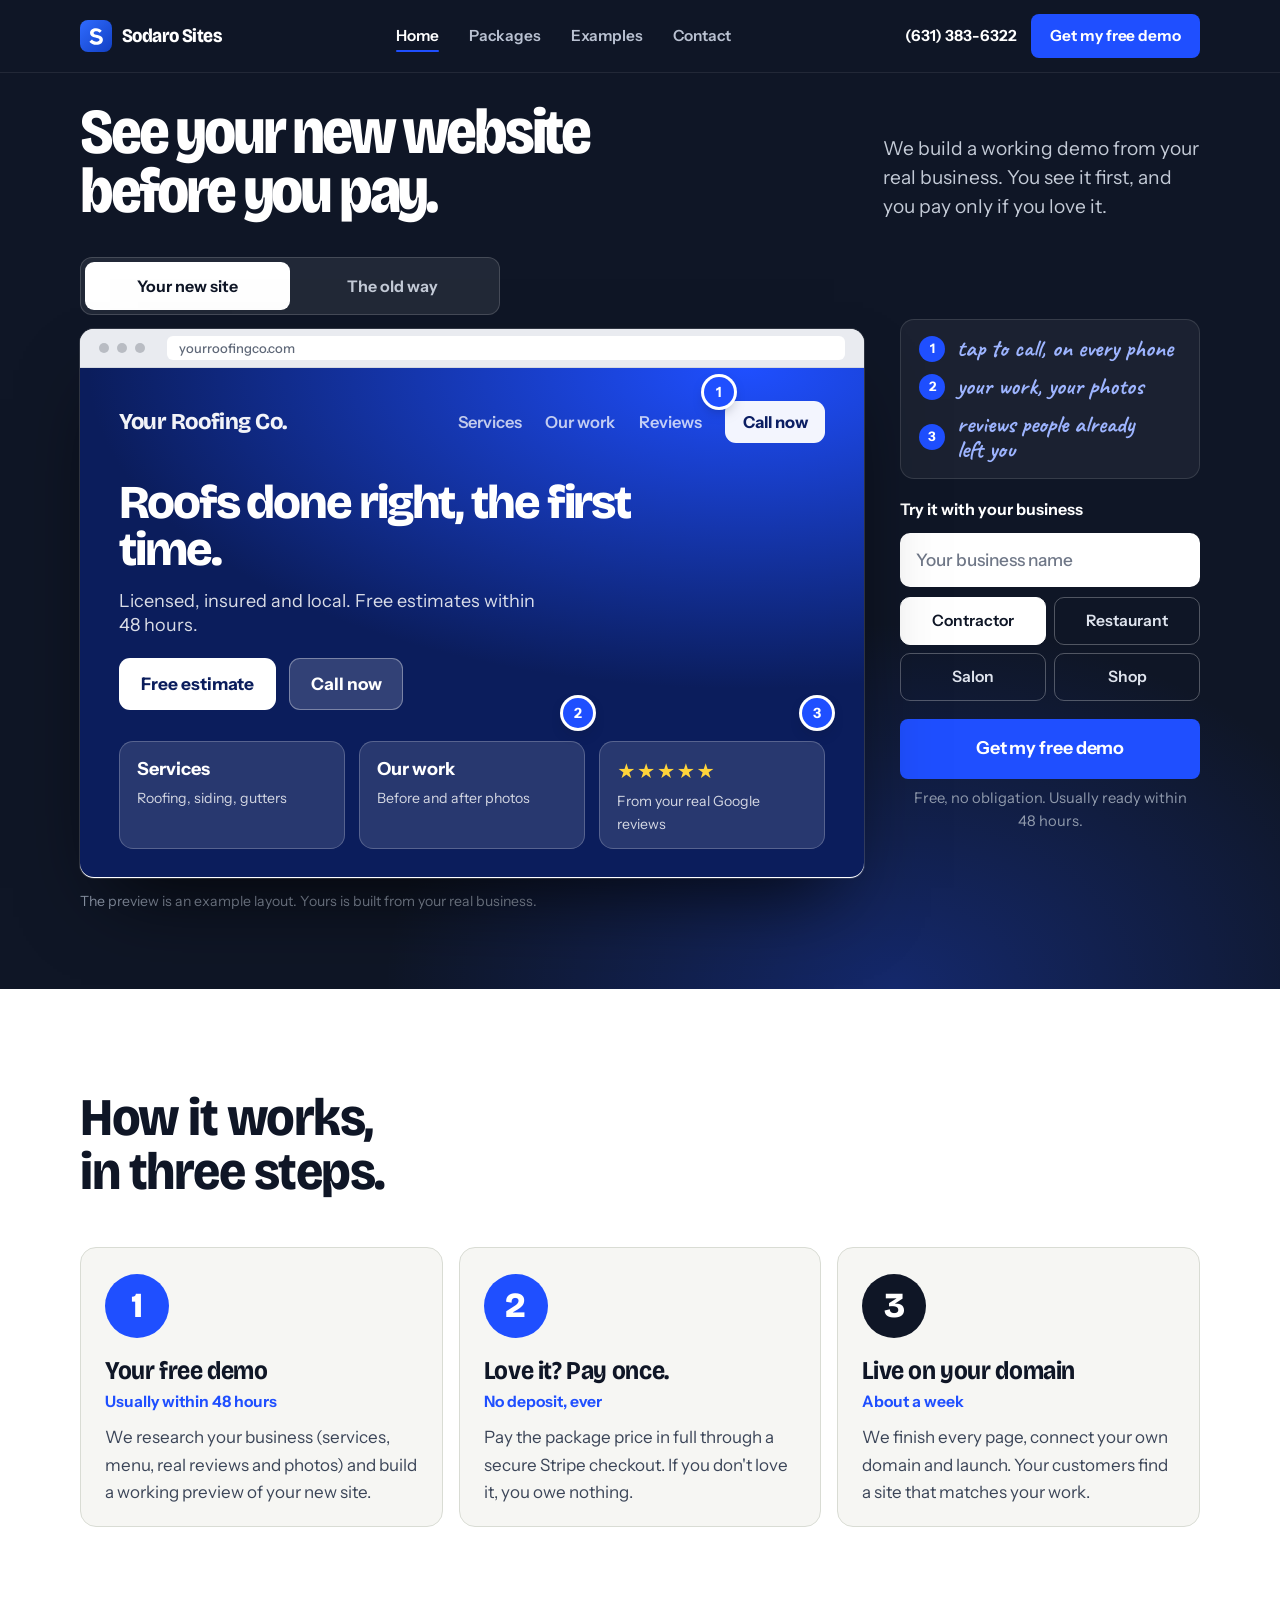
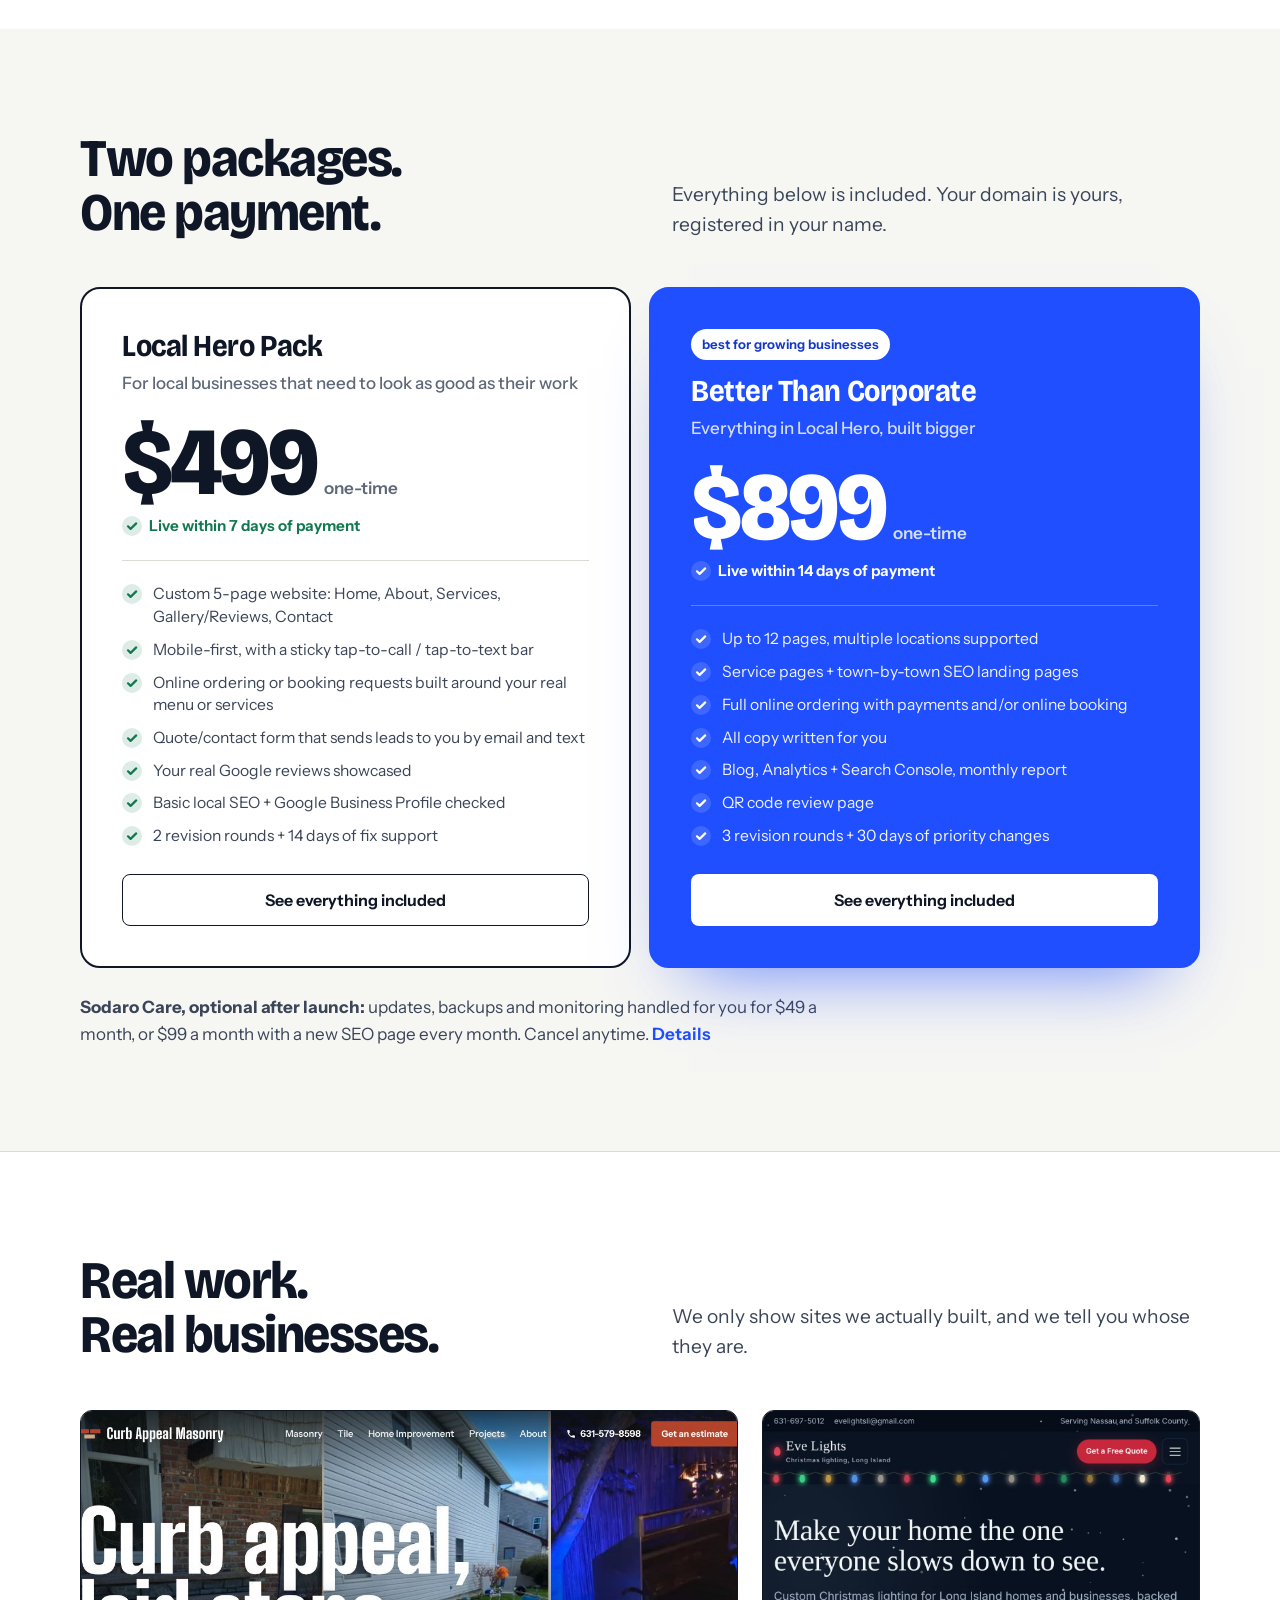
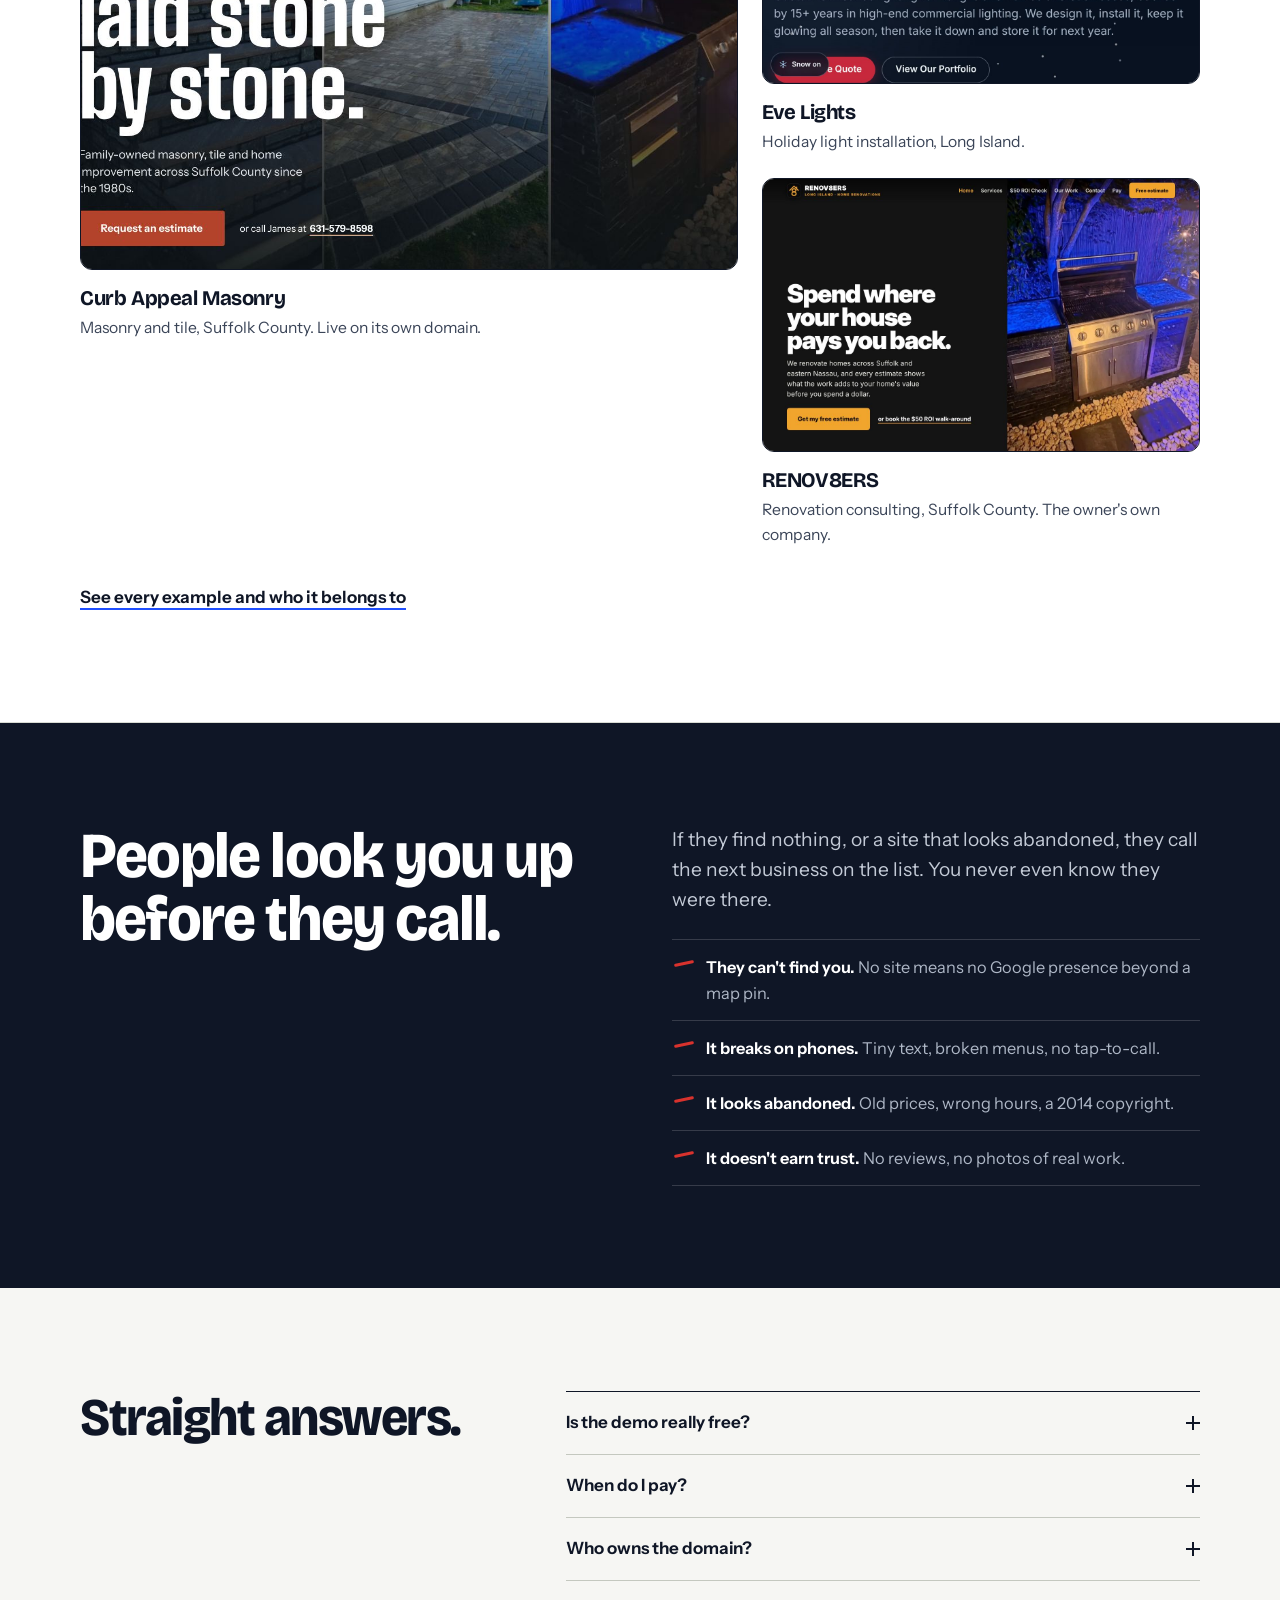
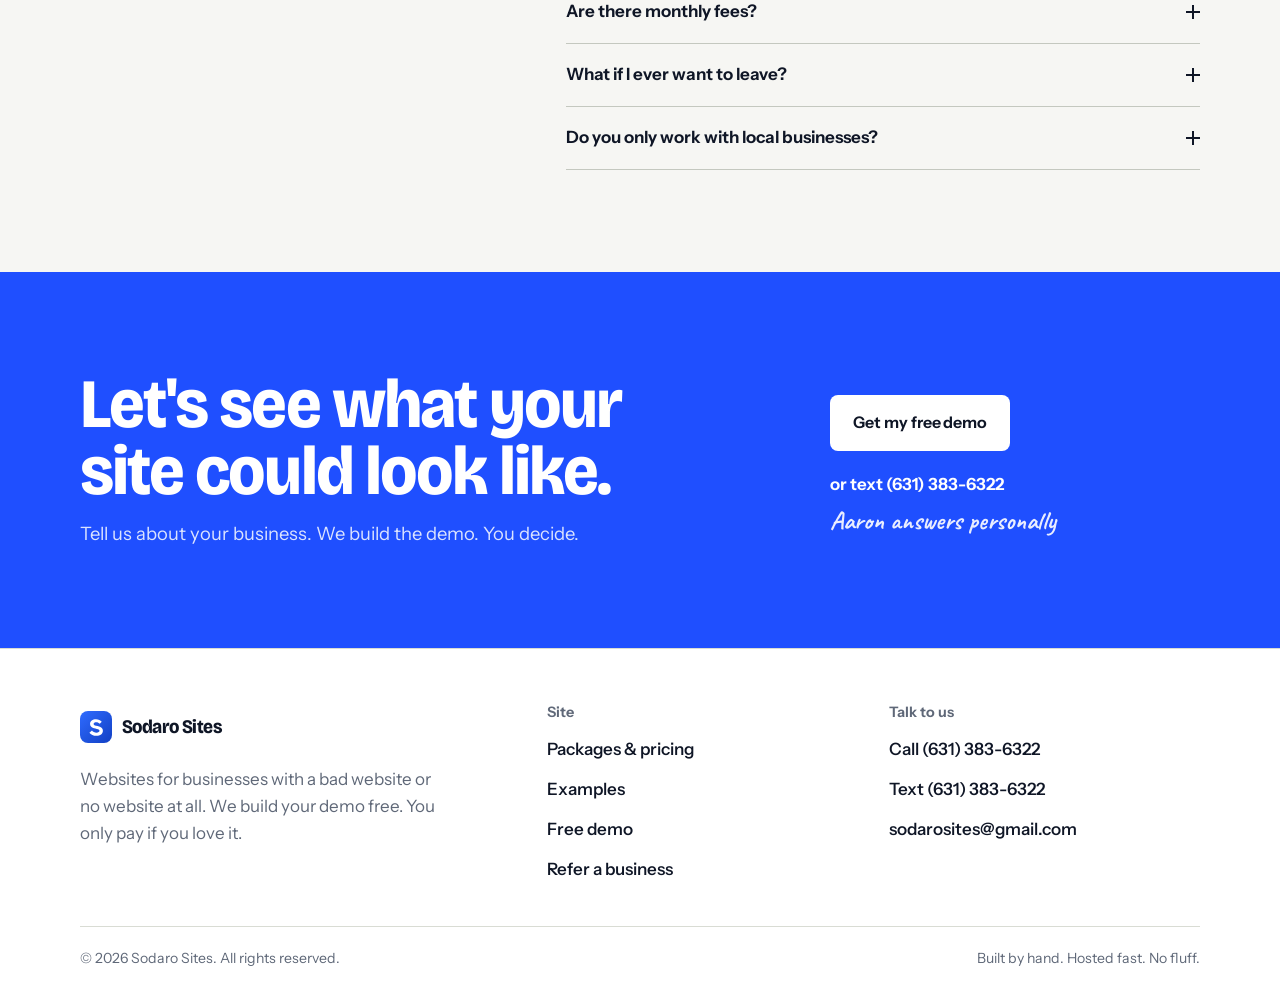
==== commit 1dd0644d: "Headline says exactly what happens: see your new website before you pay" ====
--- a/index.html
+++ b/index.html
@@ -26,7 +26,7 @@
 <link rel="apple-touch-icon" href="assets/img/apple-touch-icon.png">
 <link rel="preload" href="assets/fonts/bricolage-grotesque.woff" as="font" type="font/woff" crossorigin>
 <link rel="stylesheet" href="assets/css/site.css">
-<link rel="stylesheet" href="assets/css/markup.css">
+<link rel="stylesheet" href="assets/css/markup.css?v=2">
 </head>
 <body class="home">
 <a class="skip" href="#main">Skip to content</a>
@@ -50,7 +50,7 @@
 
 <section class="sx" aria-labelledby="sx-h">
   <div class="wrap sx-head">
-    <h1 id="sx-h">Your new website, built before you pay.</h1>
+    <h1 id="sx-h">See your new website before you pay.</h1>
     <p class="sx-sub">We build a working demo from your real business. You see it first, and you pay only if you love it.</p>
   </div>
   <div class="wrap sx-grid">
